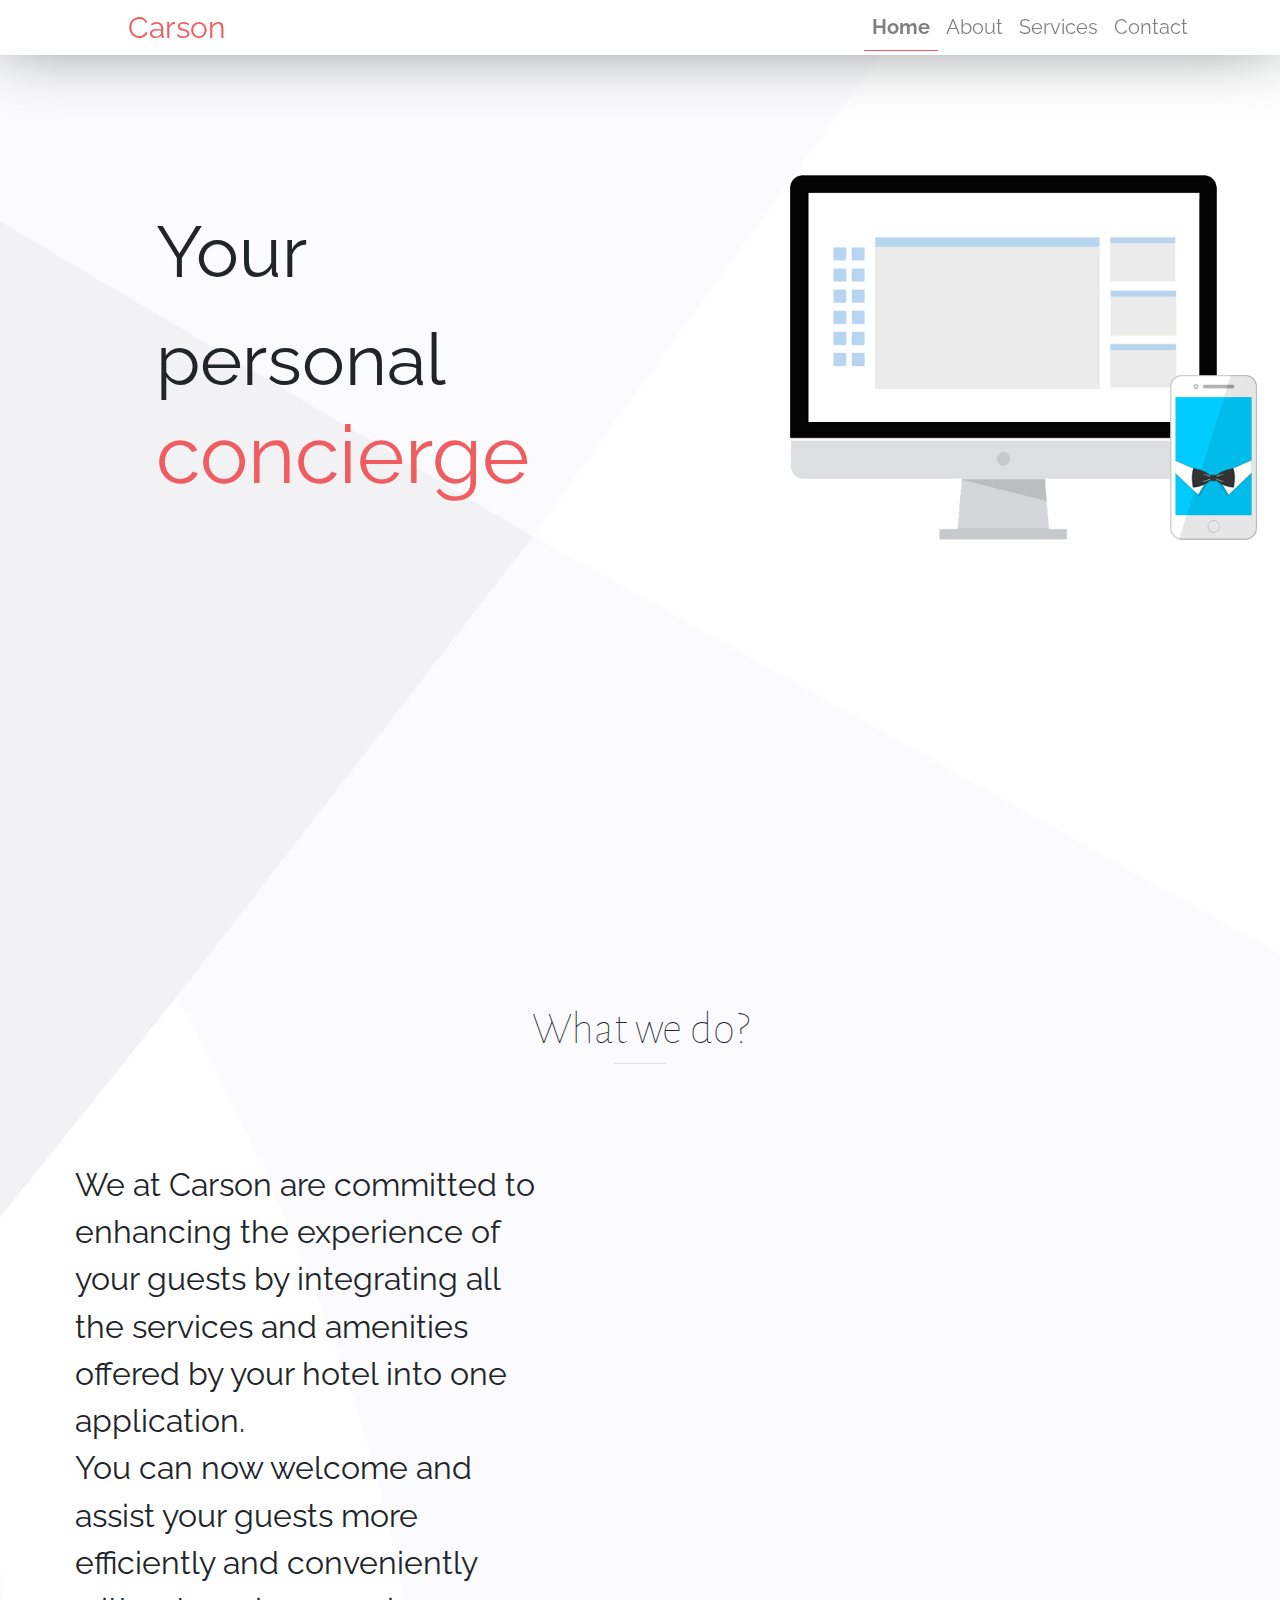
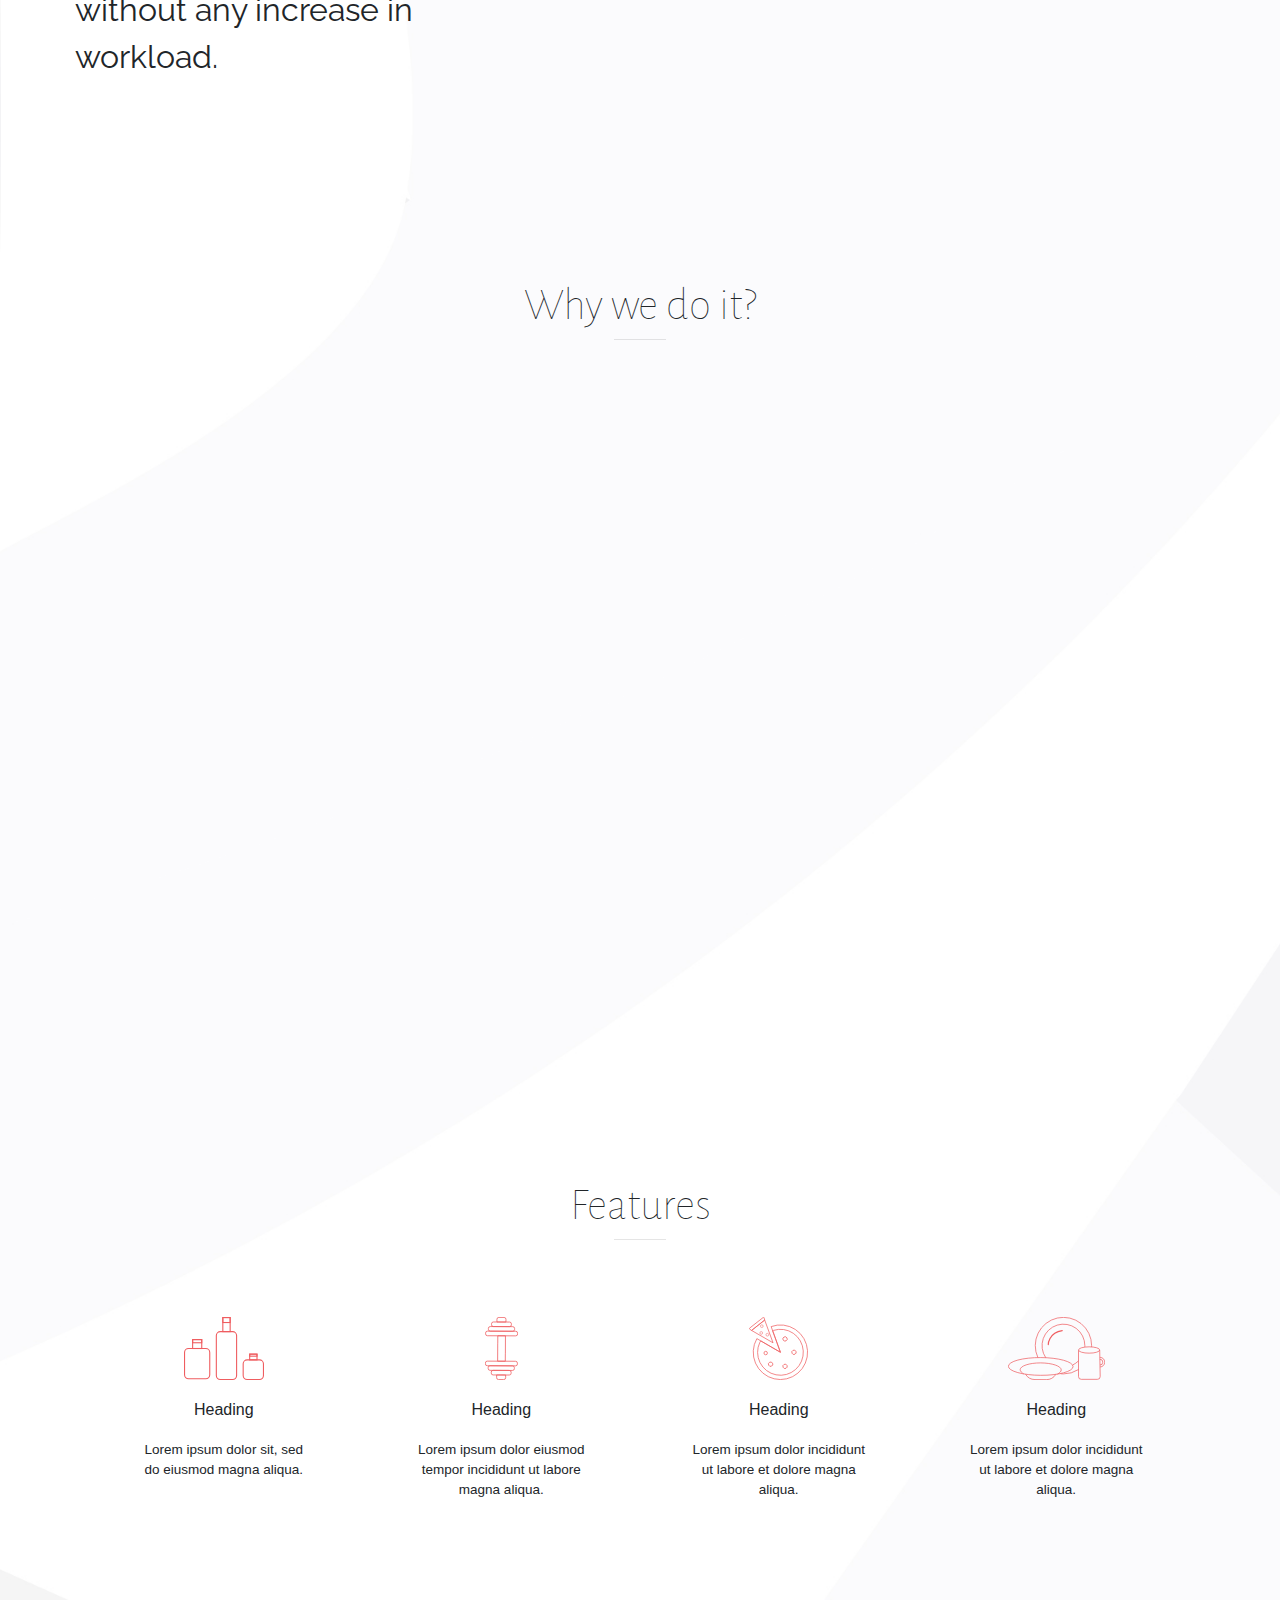
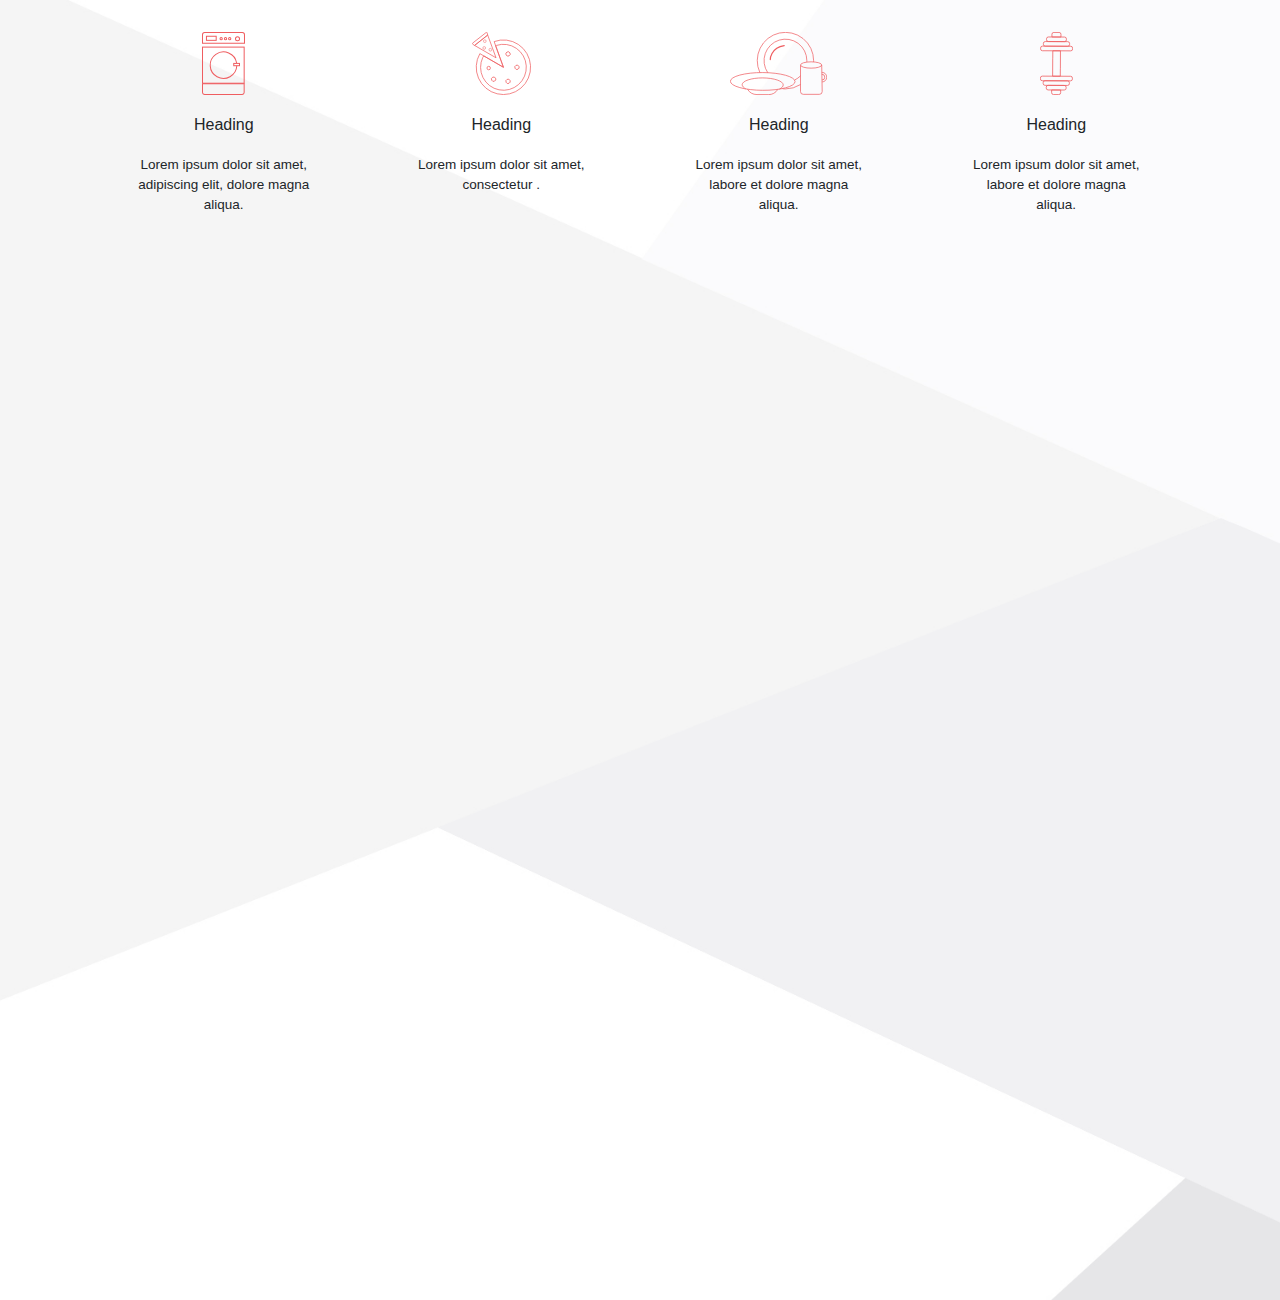
==== index.html @ 9958cf56 "new color scheem?" ====
<!doctype html>
<html lang="en">
	

	<head>
		<meta charset="utf-8">
		<meta name="viewport" content="width=device-width, initial-scale=1">
	

		<title>Carson</title>
		
		<link rel="stylesheet" type="text/css" href="style/css/bootstrap.min.css" />
		<link rel="stylesheet" type="text/css" href="style/full_page/jquery.fullPage.css" />
		<link rel="stylesheet" type="text/css" href="style/css/custom.css" />
		<link href="https://fonts.googleapis.com/css?family=Berkshire+Swash|Alegreya+Sans:100|Raleway:200" rel="stylesheet">
		<link rel="stylesheet" href="style/css/animate.css">
		
	</head>


	<body>


		<nav class="navbar navbar-expand-lg navbar-light fixed-top" style="padding:0px;">
			
			<a class="navbar-brand" href="index.html" style="display:inline; margin-left:10%; font-size:30px; font-family: 'Raleway', sans-serif;color:#EF5D60;">Carson</a>
			
			<button class="navbar-toggler" type="button" data-toggle="collapse" data-target="#navbarSupportedContent" aria-controls="navbarSupportedContent" aria-expanded="false" aria-label="Toggle navigation">
				<span class="navbar-toggler-icon"></span>
			</button>

			<div class="collapse navbar-collapse " id="navbarSupportedContent"> 
				<ul class="navbar-nav mr-auto " style="margin-left:60%;font-size:20px;font-family: 'Raleway', sans-serif;">
					<li class="nav-item	">
						<a class="nav-link" href="#page1" id="home">Home</a>
					</li>
					
					<li class="nav-item">
						<a class="nav-link " href="#page2" id="about">About</a> <!-- Questions, survey stats!-->
					</li>

					<li class="nav-item">
						<a class="nav-link " href="#page3" id="services">Services</a><!-- features !-->
					</li>

					<li class="nav-item">
					<a class="nav-link " href="#page4" id="contact">Contact</a><!-- download, contact !-->
					</li>
				</ul>

			</div>
			
		</nav>


		<div id="wrapper" style="width:100%;">
			
			<div class="section p1" data-anchor="page1" id="1" style="height:100vh;width:100%;"> 

				<div class="row" >
					
					<div class="col-md-6" style=" height:60vh; margin-top:15vh;">
						<div style="width:30vw;height:30vh; margin-top:10%; margin-left:25%;">
							<span style="display:block; font-size:8vh; text-align:left; font-family: 'Raleway', sans-serif;">Your personal</span>
							<span style="display:block;color:#EF5D60;font-size:9vh;margin-top:-5%;text-align:left;font-family: 'Raleway', sans-serif;">concierge</span>
						</br>
						
						</div>
					</div>
						
					<div class="col-md-6" style=" height:60vh; margin-top:15vh;">
						<img src="images/mac-and-iphone.png" style="height:55vh;"/ >
					</div>
				
				</div>
			</div>
			

			<div class="section p2" data-anchor="page2" id="2"  style="height:100vh;width:100%;">
				</br></br></br></br>
				<center><span style="font-family: 'Alegreya Sans', sans-serif;font-size:5vh;font-weight:lighter;">What we do?</span></center>
				<hr/ style="width:4vw; margin-top:-1px;"></br>

				<div class="row">

					<div class="col-md-6" style="height:50vh; margin-top:2%;">
						<span style="margin-top:5%;margin-left:12%;display:inline-block;font-family: 'Raleway', sans-serif;font-size:3.5vh;width:76%;">
							We at Carson are committed to enhancing the experience of your guests by integrating all the services
							and amenities offered by your hotel into one application.</br>
							You can now welcome and assist your guests more efficiently and conveniently without any increase in
							workload.
						</span>
					</div>

					<div class="col-md-6" style="height:50vh;font-family: 'Raleway', sans-serif;margin-top:2%;">

							<div class="row wow fadeInRight" data-wow-delay="0s" style="padding:2px;">

								<div class="col-md-11" style="height:15vh;">
									<div style="height:12vh;margin-top:2%;">
										<img src="images/hotel.png" style="height:10vh;"/>
										<span style="display:inline-block;font-size:2.5vh;">&nbsp;&nbsp;&nbsp; a web application for the hotel</span>
									</div>
								</div>

							</div>

							<div class="row wow fadeInRight" data-wow-delay="0.05s" style="padding:2px;">

								<div class="col-md-11" style="height:15vh;">
									<div style="height:12vh;margin-top:2%;">
										<img src="images/userapp.png" style="height:10vh;"/>
										<span style="display:inline-block;font-size:2.5vh;">&nbsp;&nbsp;&nbsp; a mobile application for the user</span>
									</div>
								</div>

							</div>
							
							<div class="row wow fadeInRight" data-wow-delay="0.10s" style="padding:2px;">

								<div class="col-md-11" style="height:15vh;">
									<div style="height:12vh;margin-top:2%;">
										<img src="images/happyuser.png" style="height:10vh;"/>
										<span style="display:inline-block;font-size:2.5vh;">&nbsp;&nbsp;&nbsp; a happy customer with an integration of these two</span>
									</div>
								</div>

							</div>	

					</div>

				</div>
					
				


			</div>



			

			<div class="section p3" data-anchor="page3" id="3"  style="height:100vh;width:100%;">
				
				</br></br></br>
				<center><span style="font-family: 'Alegreya Sans', sans-serif;font-size:5vh;font-weight:lighter;">Why we do it?</span></center>
				<hr/ style="width:4vw; margin-top:-1px;">

				<div class="row" >
						
						<div class="col-md-6" style="height:40vh;">
							<div style="margin-left:10%;" class="wow fadeInLeft">
								<span style="display:inline-block;margin-left:15%;margin-top:10%;">
									<img src="images/bar.png"/ style="width:4vw;"><span style="font-family: 'Raleway', sans-serif; font-size:5vh;font-weight:lighter;">92.5<span style="font-family: 'Berkshire Swash', cursive;font-size:3vh;color:#64b7ff;">%</span></span>
								</span>
								<div style="width:55%;margin:auto;font-family: 'Raleway', sans-serif;font-size:20px;">said they would live it if an App selects handpicked locations for them around the hotel</div>
							</div>
						</div>
							
						<div class="col-md-6" style=" height:40vh;">
							<div style="margin-left:0%;" class="wow fadeInRight">
								<span style="display:inline-block;margin-left:15%;margin-top:10%;">
										<img src="images/bar.png"/ style="width:4vw;"><span style="font-family: 'Raleway', sans-serif; font-size:5vh;font-weight:lighter;">86.5<span style="font-family: 'Berkshire Swash', cursive;font-size:3vh;color:#64b7ff;">%</span></span>
									</span>
									<div style="width:55%;margin:auto;font-family: 'Raleway', sans-serif;font-size:20px;">would rather see the food menu from the hotel room than going to the resturant itself</div>
							</div>	
						</div>
					
				</div>

				<div class="row" >
						
						<div class="col-md-6" style="height:40vh;">
							<div style="margin-left:10%;" class="wow fadeInLeft">
								<span style="display:inline-block;margin-left:15%;margin-top:5%;">
										<img src="images/bar.png"/ style="width:4vw;"><span style="font-family: 'Raleway', sans-serif; font-size:5vh;font-weight:lighter;">81<span style="font-family: 'Berkshire Swash', cursive;font-size:3vh;color:#64b7ff;">%</span></span>
									</span>
									<div style="width:55%;margin:auto;font-family: 'Raleway', sans-serif;font-size:20px;">agree that they are never fully aware of the ammeneties offered by the hotel</div>
							</div>	
						</div>
							
						<div class="col-md-6" style=" height:40vh;">
							<div style="margin-left:0%;" class="wow fadeInRight">
								<span style="display:inline-block;margin-left:15%;margin-top:5%;">
										<img src="images/bar.png"/ style="width:4vw"><span style="font-family: 'Raleway', sans-serif; font-size:5vh;font-weight:lighter;">71.3<span style="font-family: 'Berkshire Swash', cursive;font-size:3vh;color:#64b7ff;">%</span></span>
									</span>
									<div style="width:55%;margin:auto;font-family: 'Raleway', sans-serif;font-size:20px;">said they feel reluctant in calling the reception to ask silly doubts</div>
							</div>	
						</div>

					
				</div>
			</div>

			

			<div class="section p4" data-anchor="page4" id="4" style="height:100vh;width:100%;">
				
				</br></br></br>
				<center><span style="font-family: 'Alegreya Sans', sans-serif;font-size:5vh;font-weight:lighter;">Features</span></center>
				<hr/ style="width:4vw; margin-top:-1px;">
			</br>
				<div class="row container" style="margin-left:auto;margin-right:auto;ont-family: 'Raleway', sans-serif;" >
						
						<div class="col-md-3" style=" height:35vh;">
							
							<div style="width:70%; height:70%;margin:auto;margin-top:15%;">
								<center><img src="images/Pink amenities.svg" style="height:7vh;"/></center>
								<center><div style="padding-top:2vh;">Heading</div></center>
								<center><div style="vertical-align:middle;font-size:1.5vh;padding-top:2vh;">Lorem ipsum dolor sit, sed do eiusmod  magna aliqua.</div></center>
							</div>

						</div>
							
						<div class="col-md-3" style=" height:35vh;">
								<div style="width:70%; height:70%;margin:auto;margin-top:15%;">
								<center><img src="images/pink dumbell.svg" style="height:7vh;"/></center>
								<center><div style="padding-top:2vh;">Heading</div></center>
								<center><div style="vertical-align:middle;font-size:1.5vh;padding-top:2vh;">Lorem ipsum dolor eiusmod tempor incididunt ut labore magna aliqua.</div></center>
							</div>
						</div>

						<div class="col-md-3" style=" height:35vh;">
								<div style="width:70%; height:70%;margin:auto;margin-top:15%;">
								<center><img src="images/pink pizzaa.svg" style="height:7vh;"/></center>
								<center><div style="padding-top:2vh;">Heading</div></center>
								<center><div style="vertical-align:middle;font-size:1.5vh;padding-top:2vh;">Lorem ipsum dolor  incididunt ut labore et dolore magna aliqua.</div></center>
							</div>	
						</div>
					
						<div class="col-md-3" style=" height:35vh;">
							<div style="width:70%; height:70%;margin:auto;margin-top:15%;">
								<center><img src="images/room service.svg" style="height:7vh;"/></center>
								<center><div style="padding-top:2vh;">Heading</div></center>
								<center><div style="vertical-align:middle;font-size:1.5vh;padding-top:2vh;">Lorem ipsum dolor incididunt ut labore et dolore magna aliqua.</div></center>
							</div>	
						</div>
				</div>

				<div class="row container" style="margin-left:auto;margin-right:auto;ont-family: 'Raleway', sans-serif;" >
						
					<div class="col-md-3" style=" height:35vh;">
						<div style="width:70%; height:70%;margin:auto;margin-top:15%;">
								<center><img src="images/room laundry.svg" style="height:7vh;"/></center>
								<center><div style="padding-top:2vh;">Heading</div></center>
								<center><div style="vertical-align:middle;font-size:1.5vh;padding-top:2vh;">Lorem ipsum dolor sit amet, adipiscing elit, dolore magna aliqua.</div></center>
							</div>
					</div>
						
					<div class="col-md-3" style=" height:35vh;">
							<div style="width:70%; height:70%;margin:auto;margin-top:15%;">
								<center><img src="images/pink pizzaa.svg" style="height:7vh;"/></center>
								<center><div style="padding-top:2vh;">Heading</div></center>
								<center><div style="vertical-align:middle;font-size:1.5vh;padding-top:2vh;">Lorem ipsum dolor sit amet, consectetur .</div></center>
							</div>
					</div>

					<div class="col-md-3" style=" height:35vh;">
							<div style="width:70%; height:70%;margin:auto;margin-top:15%;">
								<center><img src="images/room service.svg" style="height:7vh;"/></center>
								<center><div style="padding-top:2vh;">Heading</div></center>
								<center><div style="vertical-align:middle;font-size:1.5vh;padding-top:2vh;">Lorem ipsum dolor sit amet, labore et dolore magna aliqua.</div></center>
							</div>	
					</div>
				
					<div class="col-md-3" style=" height:35vh;">
						<div style="width:70%; height:70%;margin:auto;margin-top:15%;">
								<center><img src="images/pink dumbell.svg" style="height:7vh;"/></center>
								<center><div style="padding-top:2vh;">Heading</div></center>
								<center><div style="vertical-align:middle;font-size:1.5vh;padding-top:2vh;">Lorem ipsum dolor sit amet, labore et dolore magna aliqua.</div></center>
							</div>	
					</div>
					
				</div>
				
			</div>


			<div class="section p5" data-anchor="page5" id="5" style="height:100vh;">
				
				
									
			</div>
			


		</div>


		
		<script src="style/js/jquery.min.js"></script>
		<script src="style/full_page/jquery.fullPage.js"></script>
		<script src="style/js/bootstrap.min.js"></script>
		<script src="style/js/wow.min.js"></script>
		<script>
		new WOW().init();
		</script>
		<script>
			
			$(document).ready(function() {
				$('#wrapper').fullpage({
					verticalCentered: false,
					scrollBar:true
					//horizontalCentered: false
				});
			});

			var x= $("#1").offset().top;

			

			
			var targetOffset1 = $("#1").offset().top;
			var targetOffset2 = $("#2").offset().top;
			var targetOffset3 = $("#3").offset().top;
			var targetOffset4 = $("#4").offset().top;
			var targetOffset5 = $("#5").offset().top;

			console.log(targetOffset1);
			console.log(targetOffset2);
			console.log(targetOffset3);
			console.log(targetOffset4);

			$('#home').addClass('highlight');
			

			$(document).scroll(function() {

				console.log($(this).scrollTop());
				console.log('\n');

				//$('.p1').css("opacity","$(this).scrollTop()-726");

				if( $(this).scrollTop() <= targetOffset1 )
				{

					//alert('home');
					$('#about').removeClass('highlight');
					$('#contact').removeClass('highlight');
					$('#services').removeClass('highlight');

					$('#home').addClass('highlight');

					console.log("t1 : "+targetOffset1);
					console.log("t2 : "+targetOffset2);
					console.log("t3 : "+targetOffset3);
					console.log("t4 : "+targetOffset4);
				}
				else if( $(this).scrollTop() > targetOffset1  && $(this).scrollTop() <= targetOffset2) {
					
					//alert('about');
					$('#home').removeClass('highlight');
					$('#contact').removeClass('highlight');
					$('#services').removeClass('highlight');
					
					$('#about').addClass('highlight');

					
				} 
				else if( $(this).scrollTop() > targetOffset2  && $(this).scrollTop() <= targetOffset3 )
				{

					//alert('about');
					$('#home').removeClass('highlight');
					$('#contact').removeClass('highlight');
					$('#services').removeClass('highlight');
					
					$('#about').addClass('highlight');

				}
				else if( $(this).scrollTop() > targetOffset3  && $(this).scrollTop() <= targetOffset4 )
				{
					//alert('services');
					$('#home').removeClass('highlight');
					$('#contact').removeClass('highlight');
					$('#about').removeClass('highlight');
					
					$('#services').addClass('highlight');

					
				}
				else
				{
					//alert('contact');
					$('#home').removeClass('highlight');
					$('#services').removeClass('highlight');
					$('#about').removeClass('highlight');

					$('#contact').addClass('highlight');

				}
			});
		</script>
		
		
	</body>


</html> <!--MUJHE BHI SIKHA DOH PLS- UD-->
---- style/css/custom.css ----
nav{

	background-color:white;
	box-shadow: 0px -30px 80px 1px;
	z-index: 999;

}

body{
	
	background-image:url('../../images/site_bg.jpg');
	background-repeat: no-repeat;
	background-size:cover;
	

}


.pos_fix{
	border: 1px solid red;
	padding-right: 0px;
	padding-left: 0px;
	margin-right: auto;
	margin-left: auto;
	width:90%;
}


.highlight{
	border-bottom: 1px solid #EF5D60;
	font-weight: bold;
}


.ios{
	width:200px;
	height:56px;
	background-image:url('../../images/ios.png');
	background-size: contain;
	background-repeat: no-repeat;
}
.android{
	width:200px;
	height:58px;
	background-image:url('../../images/android.png');
	background-size: contain;
	background-repeat: no-repeat;
}
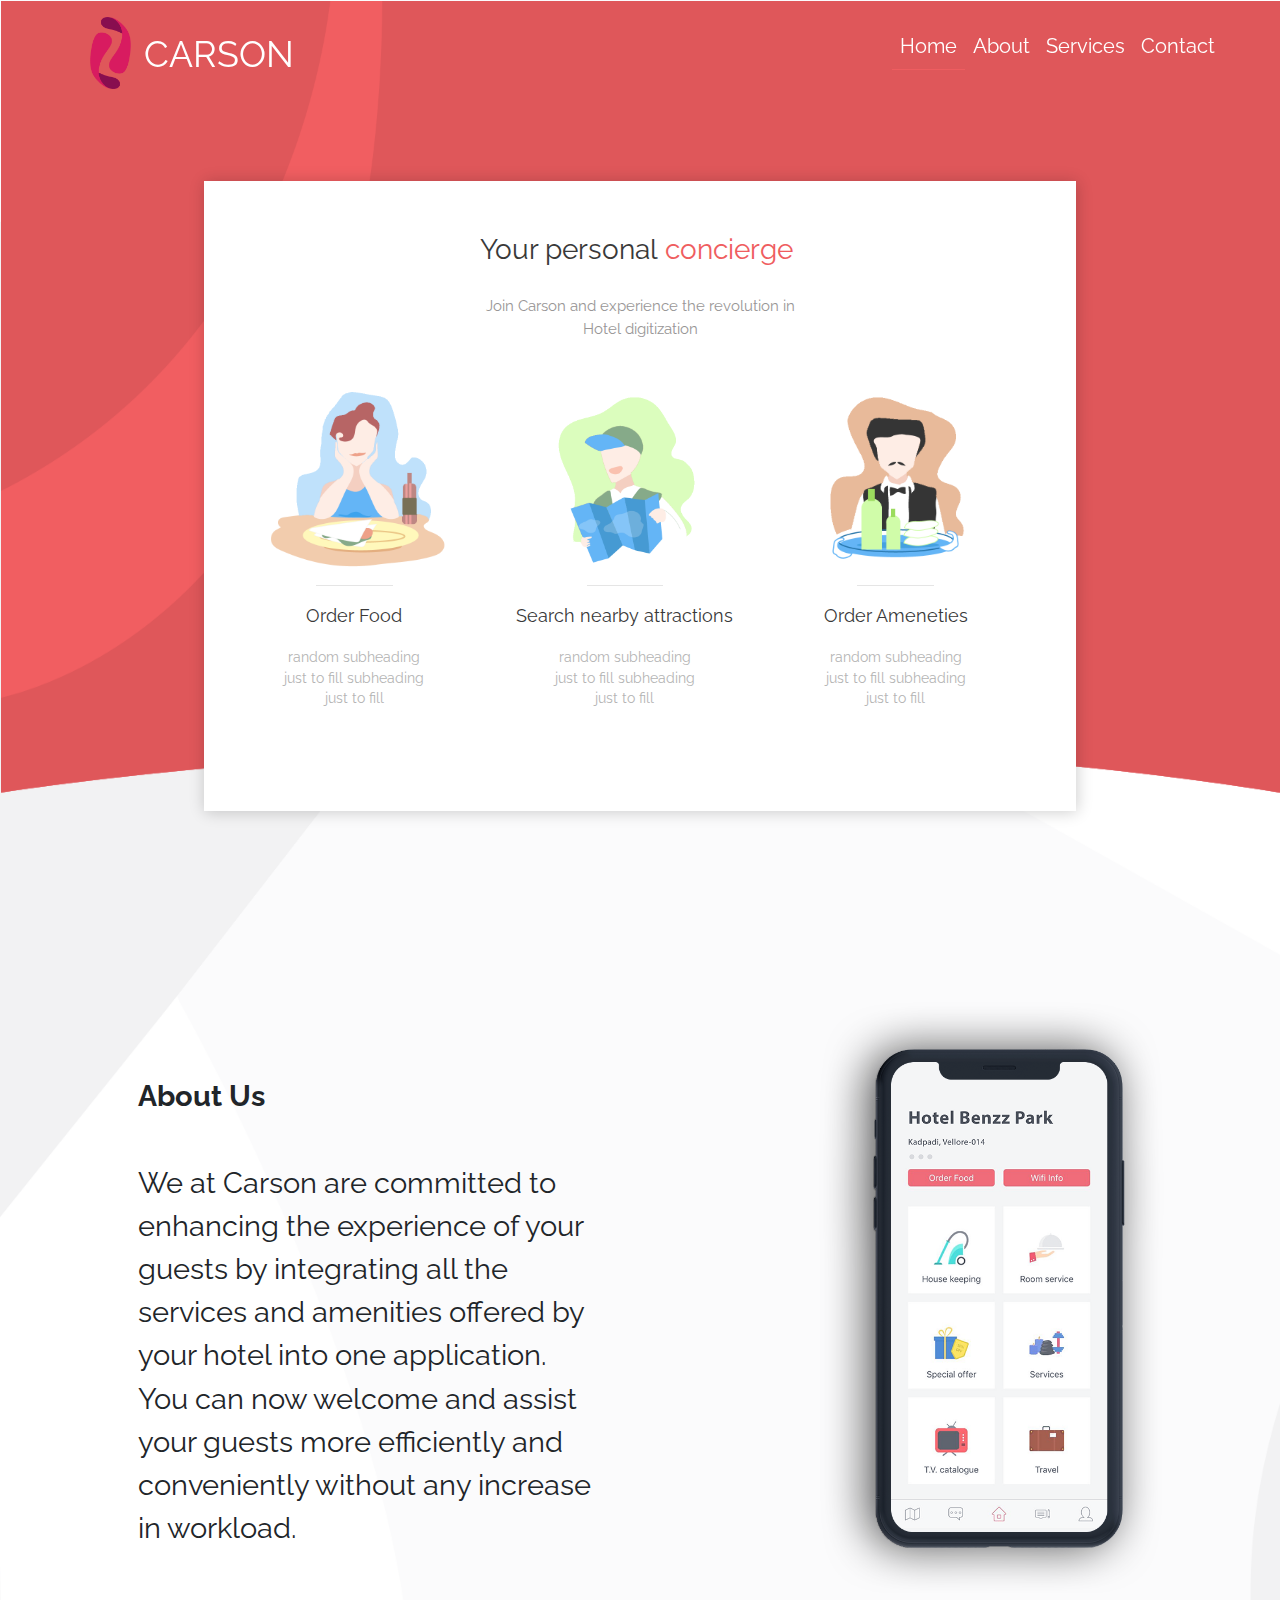
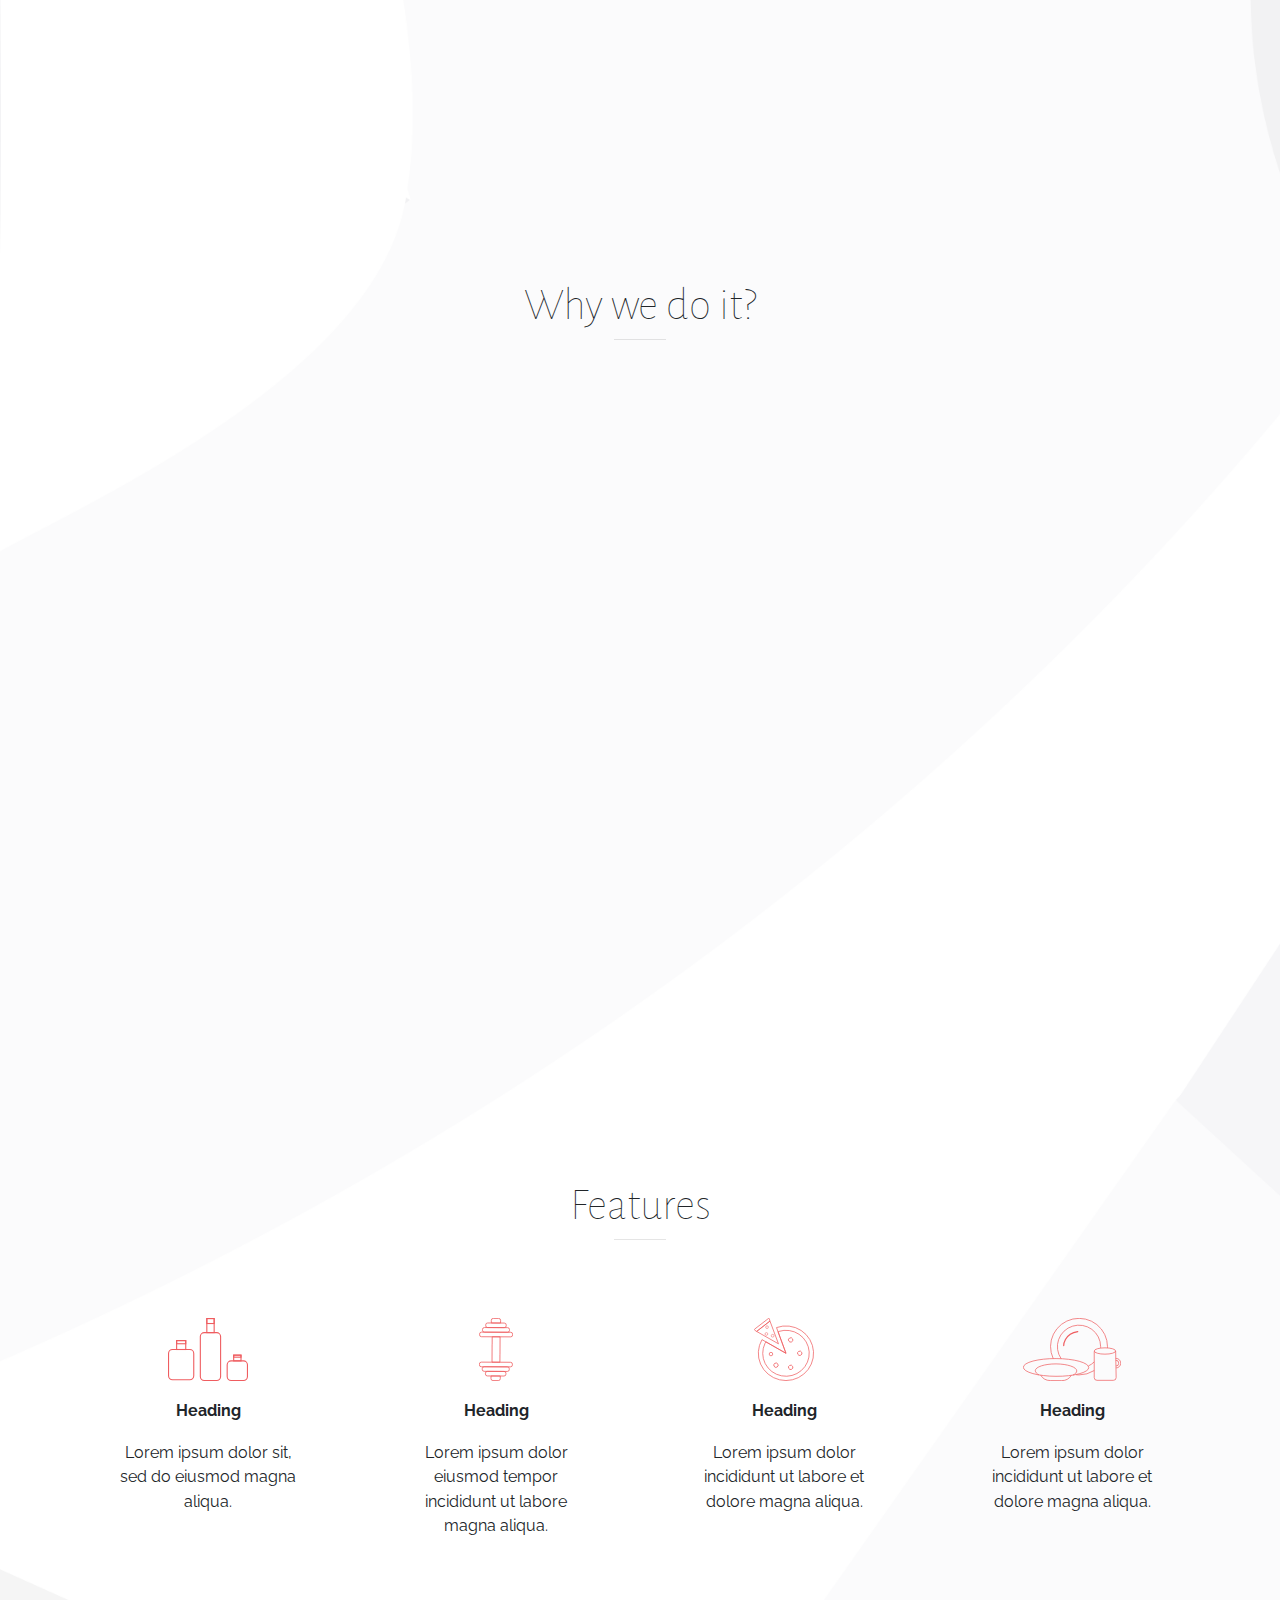
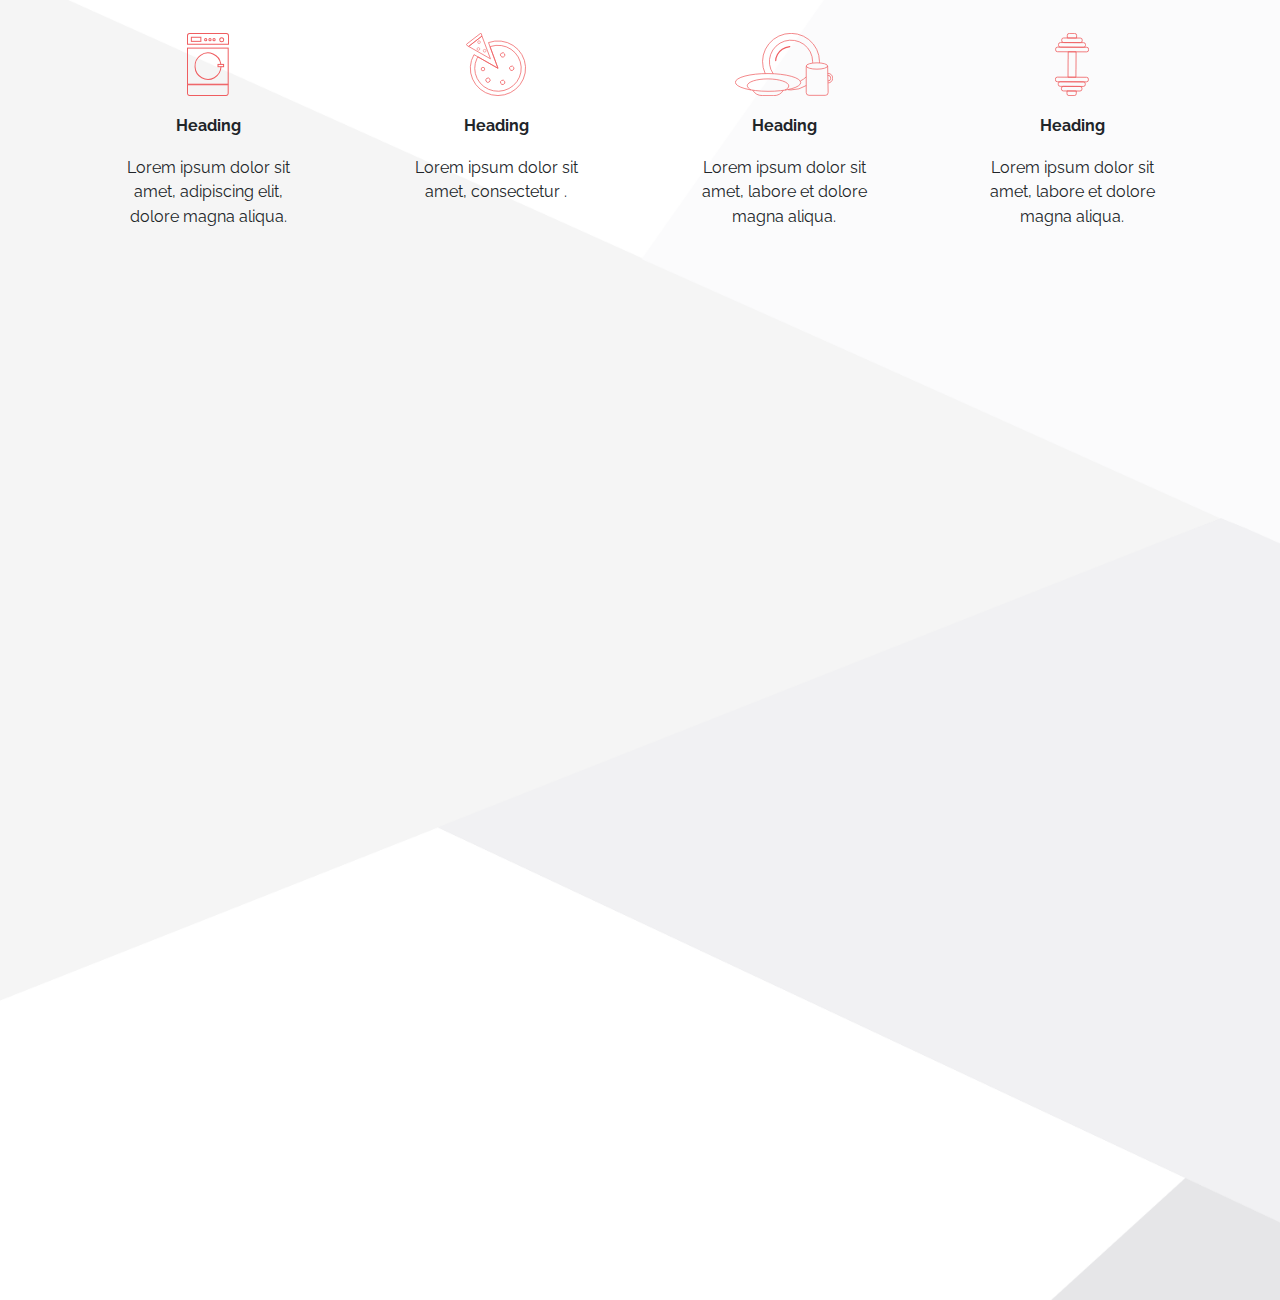
==== commit ebe6820e: "chagnes" ====
--- a/index.html
+++ b/index.html
@@ -12,7 +12,7 @@
 		<link rel="stylesheet" type="text/css" href="style/css/bootstrap.min.css" />
 		<link rel="stylesheet" type="text/css" href="style/full_page/jquery.fullPage.css" />
 		<link rel="stylesheet" type="text/css" href="style/css/custom.css" />
-		<link href="https://fonts.googleapis.com/css?family=Berkshire+Swash|Alegreya+Sans:100|Raleway:200" rel="stylesheet">
+		<link href="https://fonts.googleapis.com/css?family=Berkshire+Swash|Alegreya+Sans:100|Raleway:200|Lato:100" rel="stylesheet">
 		<link rel="stylesheet" href="style/css/animate.css">
 		
 	</head>
@@ -23,7 +23,7 @@
 
 		<nav class="navbar navbar-expand-lg navbar-light fixed-top" style="padding:0px;">
 			
-			<a class="navbar-brand" href="index.html" style="display:inline; margin-left:10%; font-size:30px; font-family: 'Raleway', sans-serif;color:#EF5D60;">Carson</a>
+			<a class="navbar-brand" id="#logo_text" href="index.html" style="display:inline; margin-left:7%;padding-top:3vh;"><img src="images/logo.png" id="lg" style="height:8vh;margin-top:-2vh;"/><span id="logo_text" style="font-family: 'Raleway', sans-serif;font-size:4vh;display:inline-block;margin-left:1vw;" >CARSON</span></a>
 			
 			<button class="navbar-toggler" type="button" data-toggle="collapse" data-target="#navbarSupportedContent" aria-controls="navbarSupportedContent" aria-expanded="false" aria-label="Toggle navigation">
 				<span class="navbar-toggler-icon"></span>
@@ -36,7 +36,7 @@
 					</li>
 					
 					<li class="nav-item">
-						<a class="nav-link " href="#page2" id="about">About</a> <!-- Questions, survey stats!-->
+						<a class="nav-link" href="#page2" id="about">About</a> <!-- Questions, survey stats!-->
 					</li>
 
 					<li class="nav-item">
@@ -55,36 +55,56 @@
 
 		<div id="wrapper" style="width:100%;">
 			
-			<div class="section p1" data-anchor="page1" id="1" style="height:100vh;width:100%;"> 
-
+			<div class="section p1" data-anchor="page1" id="1" style="height:100vh;width:100%;border:1px solid transparent;"> 
+				
+				 <div class="row" style="margin-top:20vh;">
+
+					<div class="col-md-8" style="height:70vh;margin-left:auto;margin-right:auto;background-color:#ffffff;box-shadow:1px 1px 15px rgba(0,0,0,0.2)">
+                        <br/><br/>
+                            <center><div class="row" style="width:25vw; font-size:2.2vw;color:#393939; font-family: 'Raleway', sans-serif;">Your personal <span style="color:#ef5d60">&nbsp;concierge</span></div></center>
+                        <br/>
+                            <center><div class="row" style="width:25vw; font-size:1.2vw;color:#989696;font-family: 'Raleway', sans-serif;">Join Carson and experience the revolution in Hotel digitization</div></center>
+                        <br/><br/>
+							<div class="row container">
+                                
+								<div class="col-md-4" style=" height:30vh;">
+                                    <center><img src="images/a.png" style="height:20vh;"/></center>
+                                    <center><hr style="width:6vw;"/></center>
+                                    <center><span style="font-family: 'Raleway', sans-serif;font-size:2vh;color:#393939;">Order Food</span></center>
+                                    <center><span style="font-family: 'Raleway', sans-serif; font-size:1.5vh; width:12vw; padding-top:2vh; display:inline-block; color:#b4b4b4;">random subheading just to fill subheading just to fill</span></center>
+								</div>
+
+								<div class="col-md-4" style=" height:30vh;">
+                                    <center><img src="images/b.png" style="height:20vh;"/></center>
+                                    <center><hr style="width:6vw;"/></center>
+                                    <center><span style="font-family: 'Raleway', sans-serif;font-size:2vh;color:#393939;">Search nearby attractions</span></center>
+                                    <center><span style="font-family: 'Raleway', sans-serif; font-size:1.5vh; width:12vw; padding-top:2vh; display:inline-block; color:#b4b4b4;">random subheading just to fill subheading just to fill</span></center>
+                                    
+								</div>
+
+								<div class="col-md-4" style=" height:30vh;">
+                                    <center><img src="images/c.png" style="height:20vh;"/></center>
+                                    <center><hr style="width:6vw;"/></center>
+                                    <center><span style="font-family: 'Raleway', sans-serif;font-size:2vh;color:#393939;">Order Ameneties</span></center>
+                                    <center><span style="font-family: 'Raleway', sans-serif; font-size:1.5vh; width:12vw; padding-top:2vh; display:inline-block; color:#b4b4b4;">random subheading just to fill subheading just to fill</span></center>
+                                    
+								</div>
+	
+							</div>
+					</div>
+				
+				</div>
+
+			</div>
+			
+
+			<div class="section p2" data-anchor="page2" id="2"  style="height:100vh;width:100%;">
+					<br/><br/><br/><br/><br/><br/>
 				<div class="row" >
-					
-					<div class="col-md-6" style=" height:60vh; margin-top:15vh;">
-						<div style="width:30vw;height:30vh; margin-top:10%; margin-left:25%;">
-							<span style="display:block; font-size:8vh; text-align:left; font-family: 'Raleway', sans-serif;">Your personal</span>
-							<span style="display:block;color:#EF5D60;font-size:9vh;margin-top:-5%;text-align:left;font-family: 'Raleway', sans-serif;">concierge</span>
-						</br>
-						
-						</div>
-					</div>
-						
-					<div class="col-md-6" style=" height:60vh; margin-top:15vh;">
-						<img src="images/mac-and-iphone.png" style="height:55vh;"/ >
-					</div>
-				
-				</div>
-			</div>
-			
-
-			<div class="section p2" data-anchor="page2" id="2"  style="height:100vh;width:100%;">
-				</br></br></br></br>
-				<center><span style="font-family: 'Alegreya Sans', sans-serif;font-size:5vh;font-weight:lighter;">What we do?</span></center>
-				<hr/ style="width:4vw; margin-top:-1px;"></br>
-
-				<div class="row">
-
-					<div class="col-md-6" style="height:50vh; margin-top:2%;">
-						<span style="margin-top:5%;margin-left:12%;display:inline-block;font-family: 'Raleway', sans-serif;font-size:3.5vh;width:76%;">
+
+					<div class="col-md-6" style="height:50vh;">
+						<span style="margin-top:5%;margin-left:22%;display:inline-block;font-family: 'Raleway', sans-serif;font-size:3.2vh;width:76%;">
+							<span style="font-weight:bold;font-family: 'Raleway', sans-serif;">About Us</span><br/><br/>
 							We at Carson are committed to enhancing the experience of your guests by integrating all the services
 							and amenities offered by your hotel into one application.</br>
 							You can now welcome and assist your guests more efficiently and conveniently without any increase in
@@ -92,40 +112,9 @@
 						</span>
 					</div>
 
-					<div class="col-md-6" style="height:50vh;font-family: 'Raleway', sans-serif;margin-top:2%;">
-
-							<div class="row wow fadeInRight" data-wow-delay="0s" style="padding:2px;">
-
-								<div class="col-md-11" style="height:15vh;">
-									<div style="height:12vh;margin-top:2%;">
-										<img src="images/hotel.png" style="height:10vh;"/>
-										<span style="display:inline-block;font-size:2.5vh;">&nbsp;&nbsp;&nbsp; a web application for the hotel</span>
-									</div>
-								</div>
-
-							</div>
-
-							<div class="row wow fadeInRight" data-wow-delay="0.05s" style="padding:2px;">
-
-								<div class="col-md-11" style="height:15vh;">
-									<div style="height:12vh;margin-top:2%;">
-										<img src="images/userapp.png" style="height:10vh;"/>
-										<span style="display:inline-block;font-size:2.5vh;">&nbsp;&nbsp;&nbsp; a mobile application for the user</span>
-									</div>
-								</div>
-
-							</div>
-							
-							<div class="row wow fadeInRight" data-wow-delay="0.10s" style="padding:2px;">
-
-								<div class="col-md-11" style="height:15vh;">
-									<div style="height:12vh;margin-top:2%;">
-										<img src="images/happyuser.png" style="height:10vh;"/>
-										<span style="display:inline-block;font-size:2.5vh;">&nbsp;&nbsp;&nbsp; a happy customer with an integration of these two</span>
-									</div>
-								</div>
-
-							</div>	
+					<div class="col-md-6" style="height:50vh;font-family: 'Raleway', sans-serif;">
+
+							<img src="images/iphone.png" style="height:70vh; margin-top:-9vh;margin-left:7vw;"/>
 
 					</div>
 
@@ -145,51 +134,36 @@
 				</br></br></br>
 				<center><span style="font-family: 'Alegreya Sans', sans-serif;font-size:5vh;font-weight:lighter;">Why we do it?</span></center>
 				<hr/ style="width:4vw; margin-top:-1px;">
-
-				<div class="row" >
-						
-						<div class="col-md-6" style="height:40vh;">
-							<div style="margin-left:10%;" class="wow fadeInLeft">
-								<span style="display:inline-block;margin-left:15%;margin-top:10%;">
-									<img src="images/bar.png"/ style="width:4vw;"><span style="font-family: 'Raleway', sans-serif; font-size:5vh;font-weight:lighter;">92.5<span style="font-family: 'Berkshire Swash', cursive;font-size:3vh;color:#64b7ff;">%</span></span>
-								</span>
-								<div style="width:55%;margin:auto;font-family: 'Raleway', sans-serif;font-size:20px;">said they would live it if an App selects handpicked locations for them around the hotel</div>
-							</div>
-						</div>
-							
-						<div class="col-md-6" style=" height:40vh;">
-							<div style="margin-left:0%;" class="wow fadeInRight">
-								<span style="display:inline-block;margin-left:15%;margin-top:10%;">
-										<img src="images/bar.png"/ style="width:4vw;"><span style="font-family: 'Raleway', sans-serif; font-size:5vh;font-weight:lighter;">86.5<span style="font-family: 'Berkshire Swash', cursive;font-size:3vh;color:#64b7ff;">%</span></span>
-									</span>
-									<div style="width:55%;margin:auto;font-family: 'Raleway', sans-serif;font-size:20px;">would rather see the food menu from the hotel room than going to the resturant itself</div>
-							</div>	
-						</div>
+			
+				<div class="row" style="width:90vw;margin-left:auto;margin-right:auto;padding:5vh;height:40vh;margin-top:8%;">
+
+					<div class="col-md-4" style="height:30vh;">
+
+						<div>
+								<center><canvas id="a" ></canvas></center></br>
+								<center><div class="wow fadeIn" style="vertical-align:middle;font-size:2vh;width:70%;font-family: 'Raleway', sans-serif;">people feel reluctant to ask silly doubts from the reception</div></center>
+						</div>
+
+					</div>
+
+					<div class="col-md-4" style="height:30vh;">
+						
+						<div>
+								<center><canvas id="b" ></canvas></center></br>
+								<center><div class="wow fadeIn" style="vertical-align:middle;font-size:2vh;width:70%;font-family: 'Raleway', sans-serif;">do not enquire about the various amenities offered by the hotel</div></center>
+						</div>
+					
+					</div>
+
+					<div class="col-md-4" style="height:30vh;">
+						<div>
+								<center><canvas id="c" ></canvas></center></br>
+								<center><div class="wow fadeIn" style="vertical-align:middle;font-size:2vh;width:70%;font-family: 'Raleway', sans-serif;">people said they'd love to see the resturant menu from an app </div></center>
+						</div>
+					</div>
 					
 				</div>
 
-				<div class="row" >
-						
-						<div class="col-md-6" style="height:40vh;">
-							<div style="margin-left:10%;" class="wow fadeInLeft">
-								<span style="display:inline-block;margin-left:15%;margin-top:5%;">
-										<img src="images/bar.png"/ style="width:4vw;"><span style="font-family: 'Raleway', sans-serif; font-size:5vh;font-weight:lighter;">81<span style="font-family: 'Berkshire Swash', cursive;font-size:3vh;color:#64b7ff;">%</span></span>
-									</span>
-									<div style="width:55%;margin:auto;font-family: 'Raleway', sans-serif;font-size:20px;">agree that they are never fully aware of the ammeneties offered by the hotel</div>
-							</div>	
-						</div>
-							
-						<div class="col-md-6" style=" height:40vh;">
-							<div style="margin-left:0%;" class="wow fadeInRight">
-								<span style="display:inline-block;margin-left:15%;margin-top:5%;">
-										<img src="images/bar.png"/ style="width:4vw"><span style="font-family: 'Raleway', sans-serif; font-size:5vh;font-weight:lighter;">71.3<span style="font-family: 'Berkshire Swash', cursive;font-size:3vh;color:#64b7ff;">%</span></span>
-									</span>
-									<div style="width:55%;margin:auto;font-family: 'Raleway', sans-serif;font-size:20px;">said they feel reluctant in calling the reception to ask silly doubts</div>
-							</div>	
-						</div>
-
-					
-				</div>
 			</div>
 
 			
@@ -200,14 +174,14 @@
 				<center><span style="font-family: 'Alegreya Sans', sans-serif;font-size:5vh;font-weight:lighter;">Features</span></center>
 				<hr/ style="width:4vw; margin-top:-1px;">
 			</br>
-				<div class="row container" style="margin-left:auto;margin-right:auto;ont-family: 'Raleway', sans-serif;" >
+				<div class="row " style="width:90vw;margin-left:auto;margin-right:auto;font-family: 'Raleway', sans-serif;" >
 						
 						<div class="col-md-3" style=" height:35vh;">
 							
 							<div style="width:70%; height:70%;margin:auto;margin-top:15%;">
 								<center><img src="images/Pink amenities.svg" style="height:7vh;"/></center>
-								<center><div style="padding-top:2vh;">Heading</div></center>
-								<center><div style="vertical-align:middle;font-size:1.5vh;padding-top:2vh;">Lorem ipsum dolor sit, sed do eiusmod  magna aliqua.</div></center>
+								<center><div style="padding-top:2vh;font-weight:bold;">Heading</div></center>
+								<center><div style="vertical-align:middle;font-size:1.8vh;padding-top:2vh;">Lorem ipsum dolor sit, sed do eiusmod  magna aliqua.</div></center>
 							</div>
 
 						</div>
@@ -215,59 +189,59 @@
 						<div class="col-md-3" style=" height:35vh;">
 								<div style="width:70%; height:70%;margin:auto;margin-top:15%;">
 								<center><img src="images/pink dumbell.svg" style="height:7vh;"/></center>
-								<center><div style="padding-top:2vh;">Heading</div></center>
-								<center><div style="vertical-align:middle;font-size:1.5vh;padding-top:2vh;">Lorem ipsum dolor eiusmod tempor incididunt ut labore magna aliqua.</div></center>
+								<center><div style="padding-top:2vh;font-weight:bold;">Heading</div></center>
+								<center><div style="vertical-align:middle;font-size:1.8vh;padding-top:2vh;">Lorem ipsum dolor eiusmod tempor incididunt ut labore magna aliqua.</div></center>
 							</div>
 						</div>
 
 						<div class="col-md-3" style=" height:35vh;">
 								<div style="width:70%; height:70%;margin:auto;margin-top:15%;">
 								<center><img src="images/pink pizzaa.svg" style="height:7vh;"/></center>
-								<center><div style="padding-top:2vh;">Heading</div></center>
-								<center><div style="vertical-align:middle;font-size:1.5vh;padding-top:2vh;">Lorem ipsum dolor  incididunt ut labore et dolore magna aliqua.</div></center>
+								<center><div style="padding-top:2vh;font-weight:bold;">Heading</div></center>
+								<center><div style="vertical-align:middle;font-size:1.8vh;padding-top:2vh;">Lorem ipsum dolor  incididunt ut labore et dolore magna aliqua.</div></center>
 							</div>	
 						</div>
 					
 						<div class="col-md-3" style=" height:35vh;">
 							<div style="width:70%; height:70%;margin:auto;margin-top:15%;">
 								<center><img src="images/room service.svg" style="height:7vh;"/></center>
-								<center><div style="padding-top:2vh;">Heading</div></center>
-								<center><div style="vertical-align:middle;font-size:1.5vh;padding-top:2vh;">Lorem ipsum dolor incididunt ut labore et dolore magna aliqua.</div></center>
+								<center><div style="padding-top:2vh;font-weight:bold;">Heading</div></center>
+								<center><div style="vertical-align:middle;font-size:1.8vh;padding-top:2vh;">Lorem ipsum dolor incididunt ut labore et dolore magna aliqua.</div></center>
 							</div>	
 						</div>
 				</div>
 
-				<div class="row container" style="margin-left:auto;margin-right:auto;ont-family: 'Raleway', sans-serif;" >
+				<div class="row" style="width:90vw;margin-left:auto;margin-right:auto;font-family: 'Raleway', sans-serif;" >
 						
 					<div class="col-md-3" style=" height:35vh;">
 						<div style="width:70%; height:70%;margin:auto;margin-top:15%;">
 								<center><img src="images/room laundry.svg" style="height:7vh;"/></center>
-								<center><div style="padding-top:2vh;">Heading</div></center>
-								<center><div style="vertical-align:middle;font-size:1.5vh;padding-top:2vh;">Lorem ipsum dolor sit amet, adipiscing elit, dolore magna aliqua.</div></center>
+								<center><div style="padding-top:2vh;font-weight:bold;">Heading</div></center>
+								<center><div style="vertical-align:middle;font-size:1.8vh;padding-top:2vh;">Lorem ipsum dolor sit amet, adipiscing elit, dolore magna aliqua.</div></center>
 							</div>
 					</div>
 						
 					<div class="col-md-3" style=" height:35vh;">
 							<div style="width:70%; height:70%;margin:auto;margin-top:15%;">
 								<center><img src="images/pink pizzaa.svg" style="height:7vh;"/></center>
-								<center><div style="padding-top:2vh;">Heading</div></center>
-								<center><div style="vertical-align:middle;font-size:1.5vh;padding-top:2vh;">Lorem ipsum dolor sit amet, consectetur .</div></center>
+								<center><div style="padding-top:2vh;font-weight:bold;">Heading</div></center>
+								<center><div style="vertical-align:middle;font-size:1.8vh;padding-top:2vh;">Lorem ipsum dolor sit amet, consectetur .</div></center>
 							</div>
 					</div>
 
 					<div class="col-md-3" style=" height:35vh;">
 							<div style="width:70%; height:70%;margin:auto;margin-top:15%;">
 								<center><img src="images/room service.svg" style="height:7vh;"/></center>
-								<center><div style="padding-top:2vh;">Heading</div></center>
-								<center><div style="vertical-align:middle;font-size:1.5vh;padding-top:2vh;">Lorem ipsum dolor sit amet, labore et dolore magna aliqua.</div></center>
+								<center><div style="padding-top:2vh;font-weight:bold;">Heading</div></center>
+								<center><div style="vertical-align:middle;font-size:1.8vh;padding-top:2vh;">Lorem ipsum dolor sit amet, labore et dolore magna aliqua.</div></center>
 							</div>	
 					</div>
 				
 					<div class="col-md-3" style=" height:35vh;">
 						<div style="width:70%; height:70%;margin:auto;margin-top:15%;">
 								<center><img src="images/pink dumbell.svg" style="height:7vh;"/></center>
-								<center><div style="padding-top:2vh;">Heading</div></center>
-								<center><div style="vertical-align:middle;font-size:1.5vh;padding-top:2vh;">Lorem ipsum dolor sit amet, labore et dolore magna aliqua.</div></center>
+								<center><div style="padding-top:2vh;font-weight:bold;">Heading</div></center>
+								<center><div style="vertical-align:middle;font-size:1.8vh;padding-top:2vh;">Lorem ipsum dolor sit amet, labore et dolore magna aliqua.</div></center>
 							</div>	
 					</div>
 					
@@ -285,10 +259,9 @@
 
 
 		</div>
-
-
 		
 		<script src="style/js/jquery.min.js"></script>
+		<script src="style/js/stats.js"></script>
 		<script src="style/full_page/jquery.fullPage.js"></script>
 		<script src="style/js/bootstrap.min.js"></script>
 		<script src="style/js/wow.min.js"></script>
@@ -300,7 +273,8 @@
 			$(document).ready(function() {
 				$('#wrapper').fullpage({
 					verticalCentered: false,
-					scrollBar:true
+					scrollBar:true,
+					touchSensitivity: 1
 					//horizontalCentered: false
 				});
 			});
@@ -316,21 +290,56 @@
 			var targetOffset4 = $("#4").offset().top;
 			var targetOffset5 = $("#5").offset().top;
 
-			console.log(targetOffset1);
-			console.log(targetOffset2);
-			console.log(targetOffset3);
-			console.log(targetOffset4);
+			//console.log(targetOffset1);
+		//	console.log(targetOffset2);
+		//	console.log(targetOffset3);
+		//	console.log(targetOffset4);
 
 			$('#home').addClass('highlight');
 			
 
 			$(document).scroll(function() {
 
-				console.log($(this).scrollTop());
-				console.log('\n');
+				//console.log($(this).scrollTop());
+				//console.log('\n');
 
 				//$('.p1').css("opacity","$(this).scrollTop()-726");
-
+				if( $(this).scrollTop() > 200 )
+				{
+					$('#home').css('color','#EF5D60');
+					$('#about').css('color','#EF5D60');
+					$('#services').css('color','#EF5D60');
+					$('#contact').css('color','#EF5D60');
+					$('#logo_text').css('color','#EF5D60');
+					$('#lg').css('height','6vh');
+					//$('nav').css('box-shadow','0px -30px 80px 1px');
+
+					$('#home').css('transition','color 1s');
+					$('#about').css('transition','color 1s');
+					$('#services').css('transition','color 1s');
+					$('#contact').css('transition','color 1s');
+					$('#logo_text').css('transition', 'color 0.5s');
+					$('#lg').css('transition','height 0.5s');
+
+				}
+				else
+				{
+
+					$('#home').css('color','white');
+					$('#about').css('color','white');
+					$('#services').css('color','white');
+					$('#contact').css('color','white');
+					$('nav').css('box-shadow','0px 0px 0px 0px');
+					$('#logo_text').css('color','white');
+					$('#lg').css('height','8vh');
+
+					$('#home').css('transition','color 0.5s');
+					$('#about').css('transition','color 0.5s');
+					$('#services').css('transition','color 0.5s');
+					$('#contact').css('transition','color 0.5s');
+					$('#logo_text').css('transition', 'color 0.5s');
+					$('#lg').css('transition','height 0.5s');
+				}
 				if( $(this).scrollTop() <= targetOffset1 )
 				{
 
@@ -341,10 +350,10 @@
 
 					$('#home').addClass('highlight');
 
-					console.log("t1 : "+targetOffset1);
-					console.log("t2 : "+targetOffset2);
-					console.log("t3 : "+targetOffset3);
-					console.log("t4 : "+targetOffset4);
+					//console.log("t1 : "+targetOffset1);
+					//console.log("t2 : "+targetOffset2);
+					//console.log("t3 : "+targetOffset3);
+					//console.log("t4 : "+targetOffset4);
 				}
 				else if( $(this).scrollTop() > targetOffset1  && $(this).scrollTop() <= targetOffset2) {
 					
@@ -396,4 +405,25 @@
 	</body>
 
 
-</html> <!--MUJHE BHI SIKHA DOH PLS- UD-->+</html> 
+
+<!-- <div class="col-md-6" style=" height:60vh; margin-top:15vh;">
+						<div style="width:30vw;height:30vh; margin-top:10%; margin-left:25%;">
+							<span style="display:block; font-size:8vh; text-align:left; font-family: 'Raleway', sans-serif;">Your personal</span>
+							<span style="display:block;color:white;font-size:9vh;margin-top:-5%;text-align:left;font-family: 'Raleway', sans-serif;">concierge</span>
+						</br>
+						
+						</div>
+					</div>
+						
+					<div class="col-md-6" style=" height:60vh; margin-top:15vh;">
+						<img src="images/mac-and-iphone.png" style="height:55vh;"/ >
+					</div> -->
+
+
+
+
+
+
+
+
--- a/style/css/custom.css
+++ b/style/css/custom.css
@@ -2,22 +2,34 @@
 
 nav{
 
-	background-color:white;
-	box-shadow: 0px -30px 80px 1px;
+	background-color:rgba(255,255,255,0);
 	z-index: 999;
 
 }
 
+#home,#contact,#services,#about
+{
+	color:white;
+}
+
 body{
 	
-	background-image:url('../../images/site_bg.jpg');
+	background-image:url('../../images/site_bg.png');
 	background-repeat: no-repeat;
 	background-size:cover;
-	
+	overflow-x: hidden;
+}
 
+.p1{
+background-image: url('../../images/p1.png');
+background-size:100vw 100vh;
+background-repeat: no-repeat;
+;
 }
 
 
+
+#logo_text{color:white;}
 .pos_fix{
 	border: 1px solid red;
 	padding-right: 0px;
@@ -30,7 +42,7 @@
 
 .highlight{
 	border-bottom: 1px solid #EF5D60;
-	font-weight: bold;
+	
 }
 
 
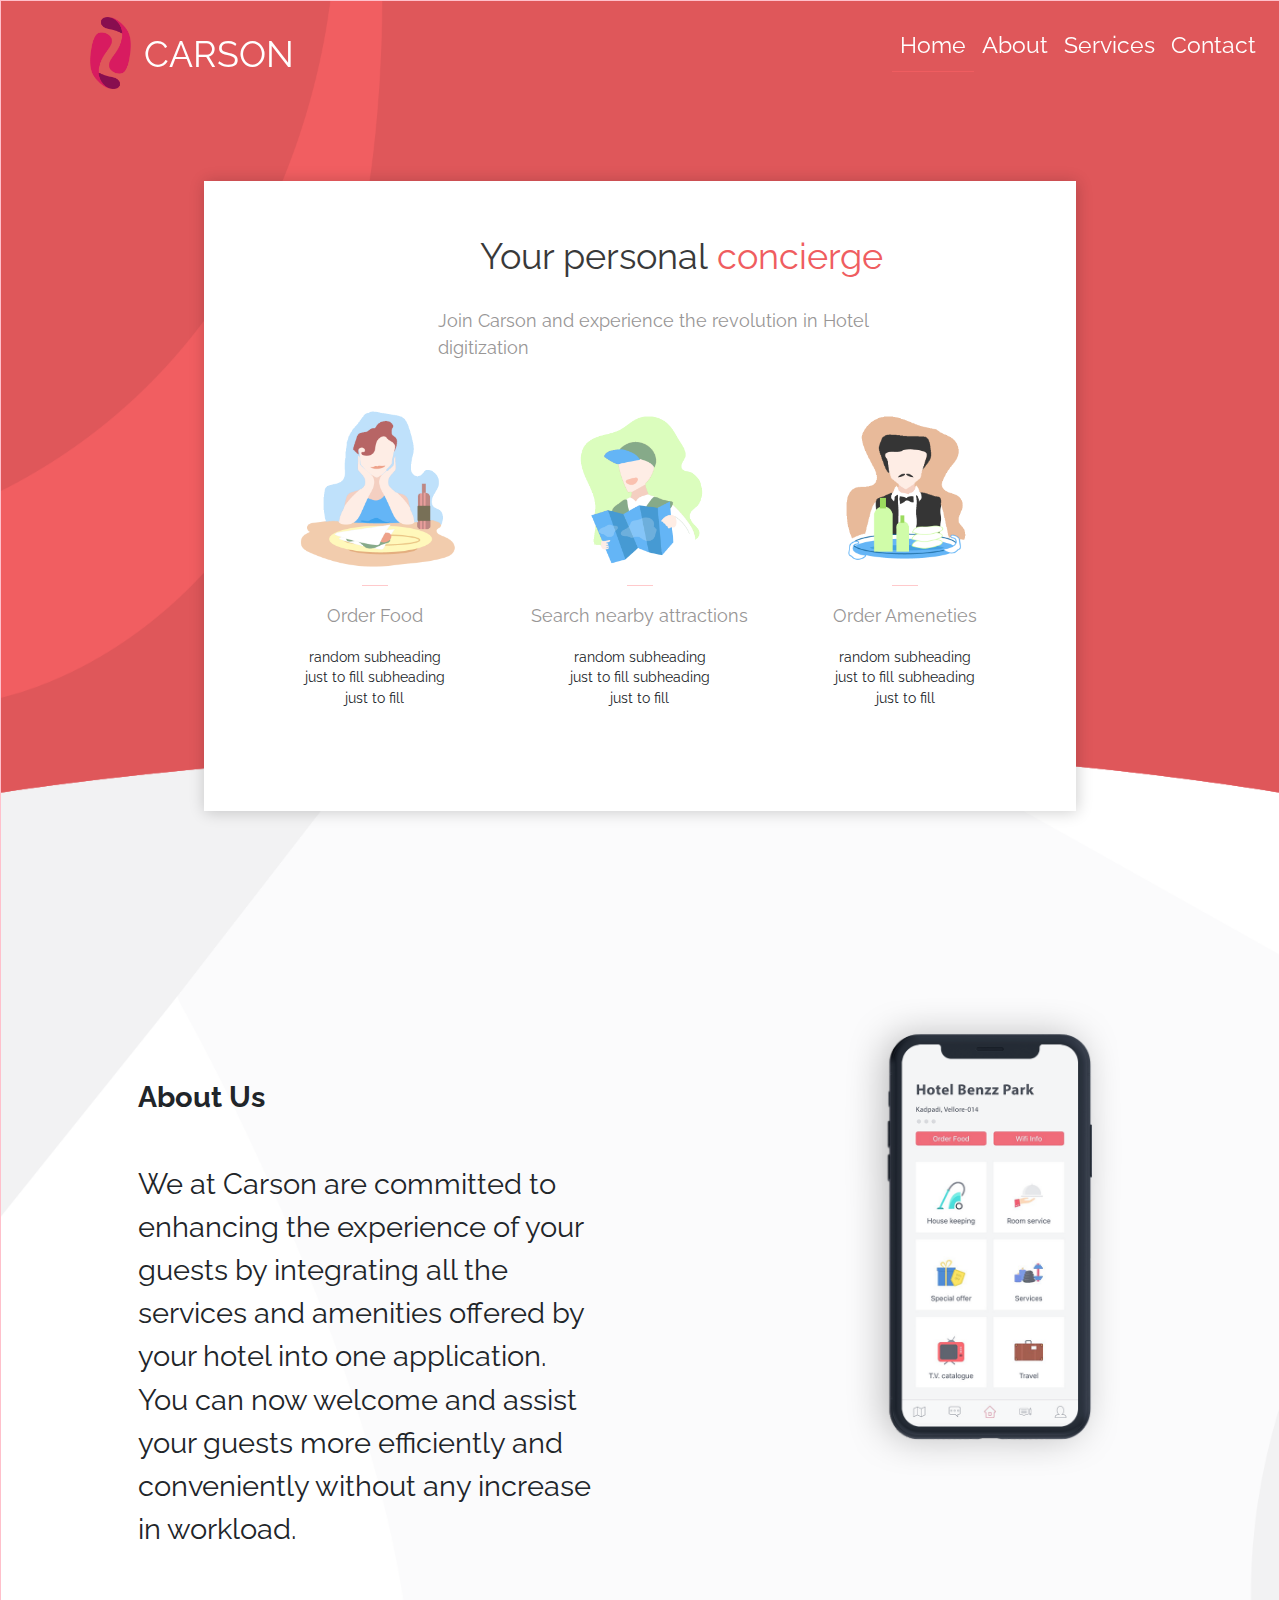
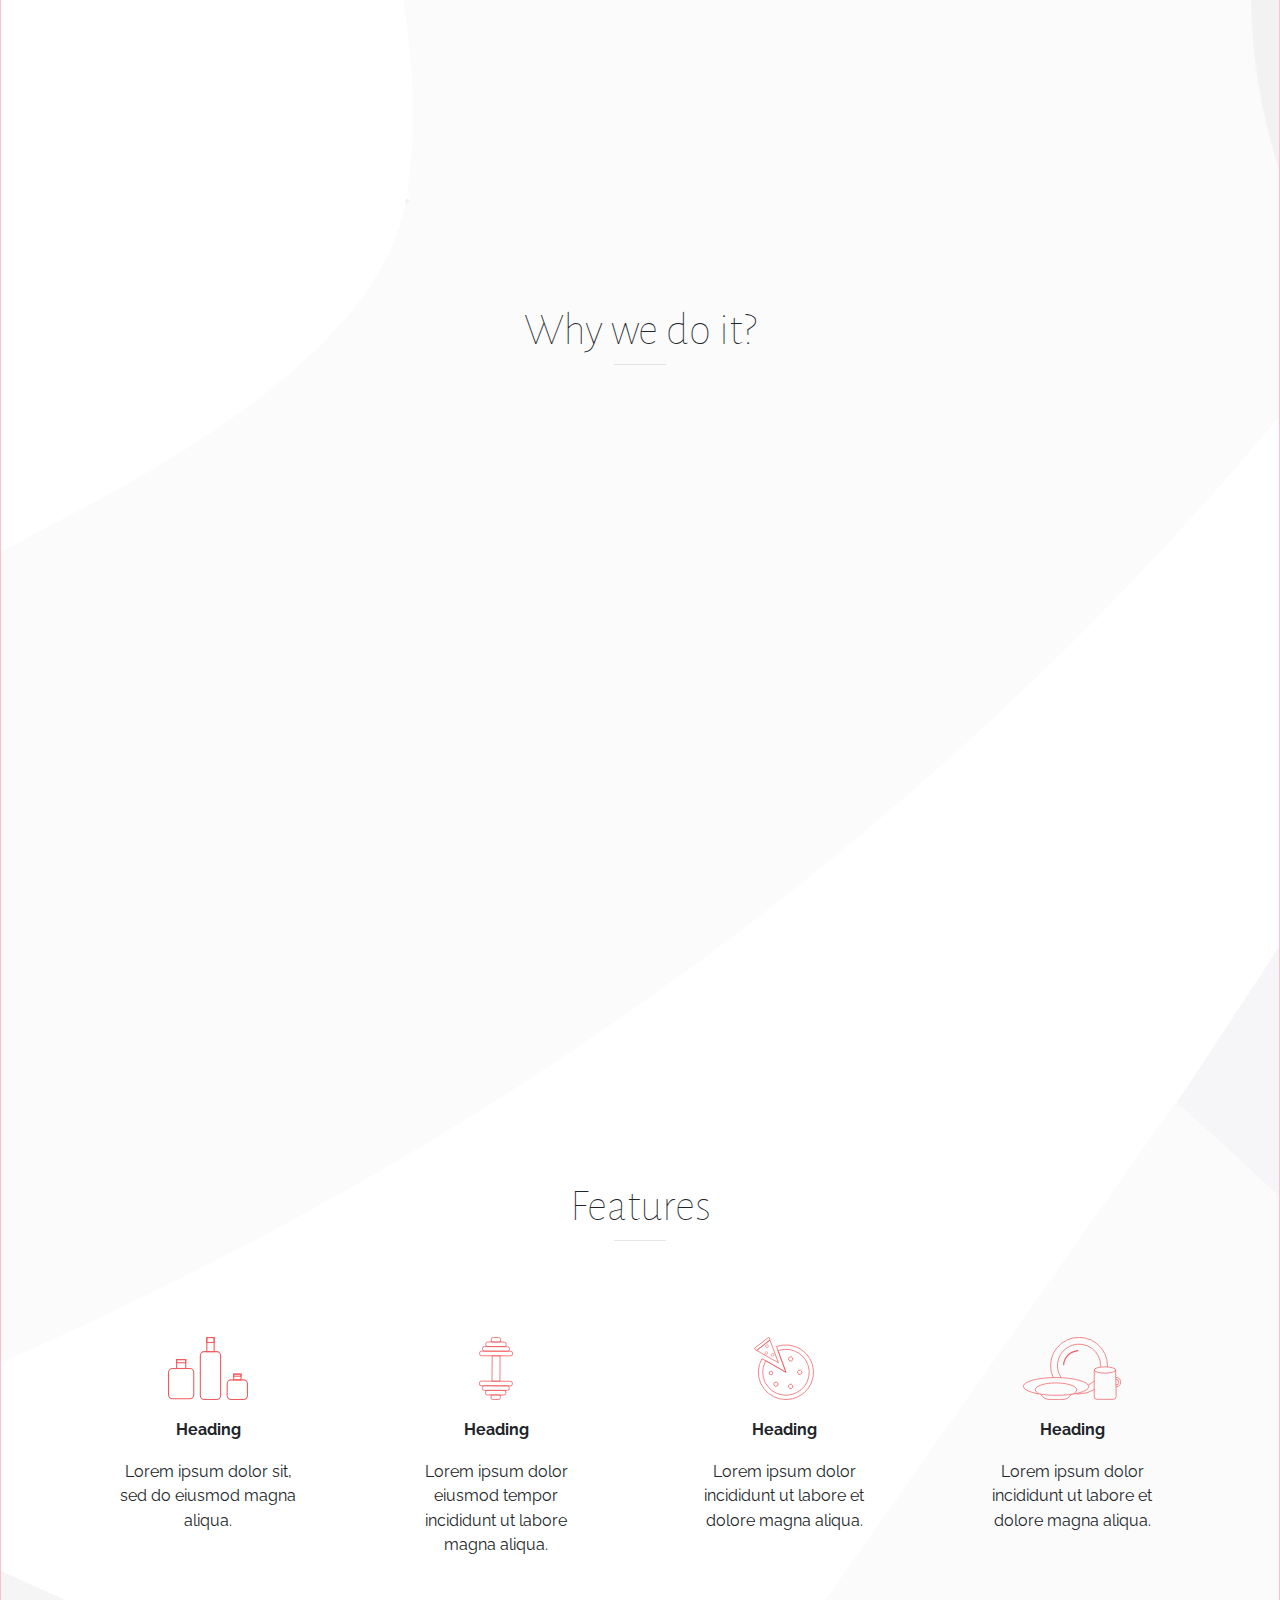
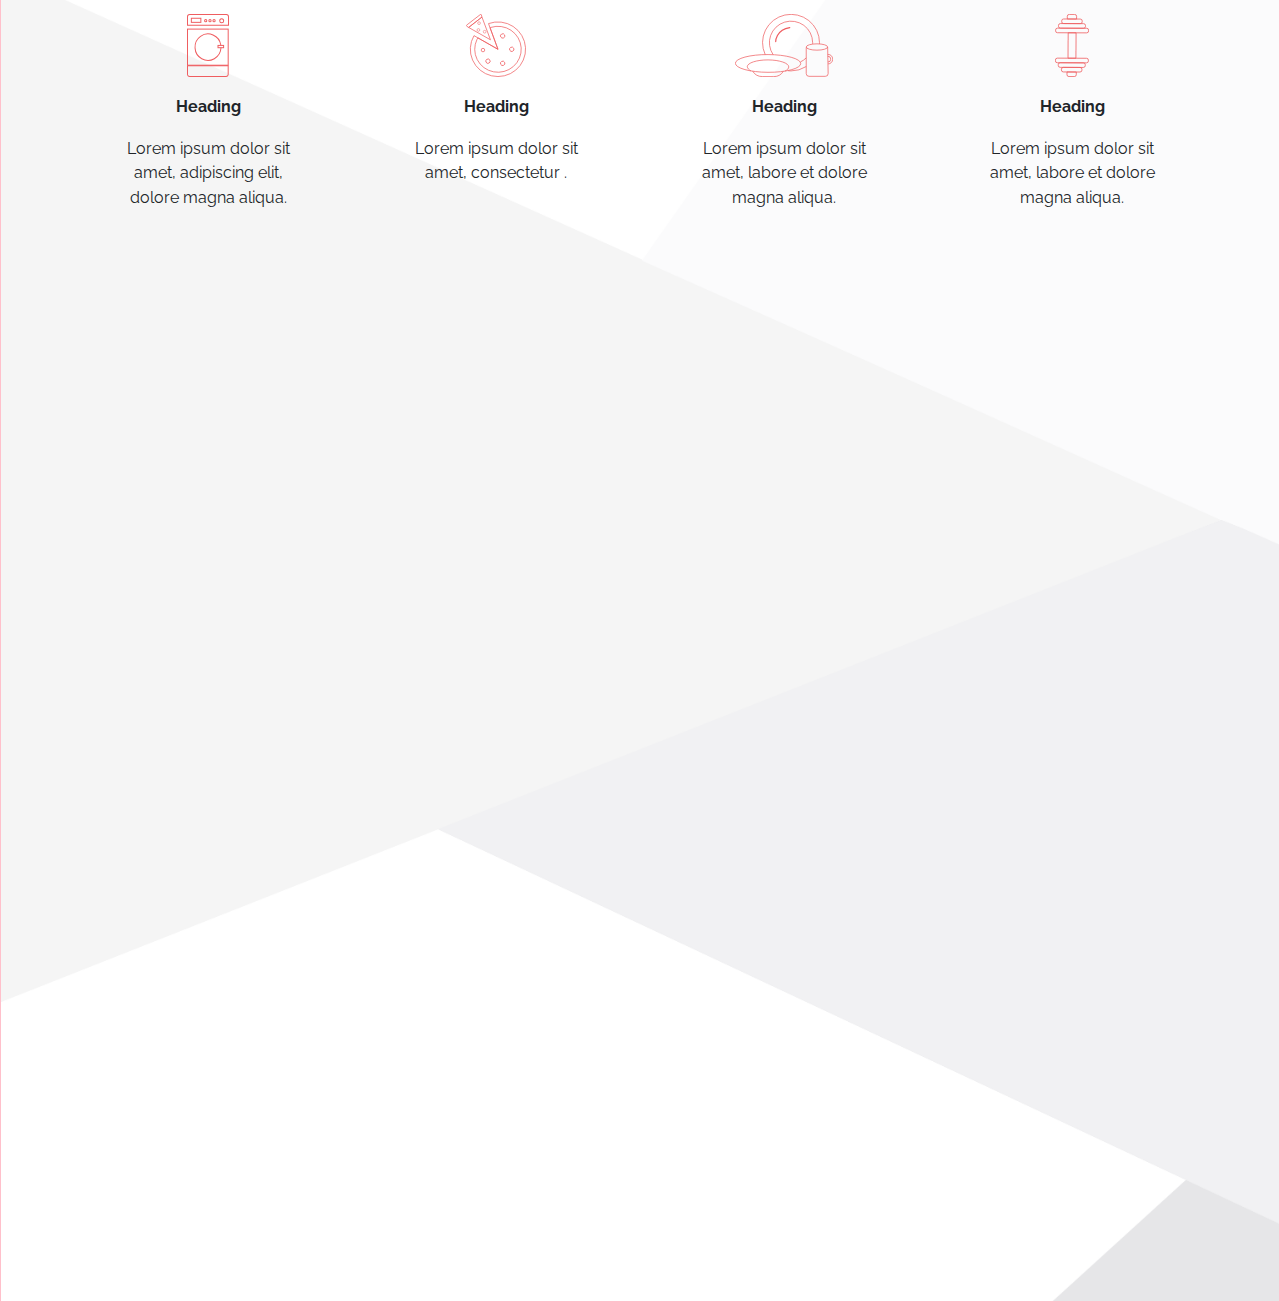
==== commit a3706f24: "mobile done, contact us left" ====
--- a/index.html
+++ b/index.html
@@ -17,94 +17,91 @@
 		
 	</head>
 
-
 	<body>
 
-
-		<nav class="navbar navbar-expand-lg navbar-light fixed-top" style="padding:0px;">
-			
-			<a class="navbar-brand" id="#logo_text" href="index.html" style="display:inline; margin-left:7%;padding-top:3vh;"><img src="images/logo.png" id="lg" style="height:8vh;margin-top:-2vh;"/><span id="logo_text" style="font-family: 'Raleway', sans-serif;font-size:4vh;display:inline-block;margin-left:1vw;" >CARSON</span></a>
-			
-			<button class="navbar-toggler" type="button" data-toggle="collapse" data-target="#navbarSupportedContent" aria-controls="navbarSupportedContent" aria-expanded="false" aria-label="Toggle navigation">
-				<span class="navbar-toggler-icon"></span>
-			</button>
-
-			<div class="collapse navbar-collapse " id="navbarSupportedContent"> 
-				<ul class="navbar-nav mr-auto " style="margin-left:60%;font-size:20px;font-family: 'Raleway', sans-serif;">
-					<li class="nav-item	">
-						<a class="nav-link" href="#page1" id="home">Home</a>
-					</li>
-					
-					<li class="nav-item">
-						<a class="nav-link" href="#page2" id="about">About</a> <!-- Questions, survey stats!-->
-					</li>
-
-					<li class="nav-item">
-						<a class="nav-link " href="#page3" id="services">Services</a><!-- features !-->
-					</li>
-
-					<li class="nav-item">
-					<a class="nav-link " href="#page4" id="contact">Contact</a><!-- download, contact !-->
-					</li>
-				</ul>
+			<nav class="navbar navbar-expand-lg navbar-light fixed-top" style="padding:0px;width:100%;">
+                    
+                    <a class="navbar-brand" id="#logo_text" href="index.html" style="display:inline; margin-left:7%;padding-top:3vh;"><img src="images/logo.png" id="lg" style="height:8vh;margin-top:-2vh;"/><span id="logo_text" style="font-family: 'Raleway', sans-serif;font-size:4vh;display:inline-block;margin-left:1vw;" >CARSON</span></a>
+                    
+                    <button class="navbar-toggler" type="button" data-toggle="collapse" data-target="#navbarSupportedContent" aria-controls="navbarSupportedContent" aria-expanded="false" aria-label="Toggle navigation">
+                        <span class="navbar-toggler-icon"></span>
+                    </button>
+        
+                    <div class="collapse navbar-collapse " id="navbarSupportedContent"> 
+                        <ul class="navbar-nav mr-auto " style="margin-left:60%;font-size:2.5vh;font-family: 'Raleway', sans-serif;">
+                            <li class="nav-item	">
+                                <a class="nav-link" href="#page1" id="home">Home</a>
+                            </li>
+                            
+                            <li class="nav-item">
+                                <a class="nav-link" href="#page2" id="about">About</a> <!-- Questions, survey stats!-->
+                            </li>
+        
+                            <li class="nav-item">
+                                <a class="nav-link " href="#page3" id="services">Services</a><!-- features !-->
+                            </li>
+        
+                            <li class="nav-item">
+                            <a class="nav-link " href="#page4" id="contact">Contact</a><!-- download, contact !-->
+                            </li>
+                        </ul>
+        
+                    </div>
+                    
+                </nav>
+
+		<div id="wrapper" style="width:100%;border:1px solid pink;">
+
+			<div class="section p1" data-anchor="page1" id="1" style="height:100vh;width:100%;overflow-x: hidden;overflow-y:hidden;"> 
+				
+								
+				<div class="row wbb">
+			
+				<div class="col-8 wb" >
+					
+					<br/><br class="hide"/>
+					<center><div class="row txt">Your personal&nbsp;<span style="color:#ef5d60;">concierge</span></div></center>
+					<br/>
+					<div class="row txt2">Join Carson and experience the revolution in Hotel digitization</div>
+					<br/><br class="hide"/>
+
+					<div class="row illus">
+			
+						<div class="col-md-4 col-12">
+							<center><img src="images/a.png" style="height:12.5vw;"/></center>
+							<center><hr class="hide" style="width:2vw;border-color:#FFC9CB"/></center>
+							<center><span style="font-family: 'Raleway', sans-serif;font-size:2vh;color:#989696;">Order Food</span></center>
+							<center><span class="hide" style="font-family: 'Raleway', sans-serif; font-size:1.5vh; width:12vw; padding-top:2vh; display:inline-block;">random subheading just to fill subheading just to fill</span></center>
+						</div>
+						
+						<div class="col-md-4 col-12 ilu" >
+							<center><img src="images/b.png" style="height:12.5vw;"/></center>
+							<center><hr class="hide" style="width:2vw;border-color:#FFC9CB"/></center>
+							<center><span style="font-family: 'Raleway', sans-serif;font-size:2vh;color:#989696;">Search <span class="hide">nearby</span> attractions</span></center>
+							<center><span class="hide" style="font-family: 'Raleway', sans-serif; font-size:1.5vh; width:12vw; padding-top:2vh; display:inline-block;">random subheading just to fill subheading just to fill</span></center>  
+						</div>
+				
+						<div class="col-md-4 col-12 ilu">
+							<center><img src="images/c.png" style="height:12.5vw;"/></center>
+							<center><hr class="hide" style="width:2vw;border-color:#FFC9CB"/></center>
+							<center><span  style="font-family: 'Raleway', sans-serif;font-size:2vh;color:#989696;">Order Ameneties</span></center>
+							<center><span class="hide" style="font-family: 'Raleway', sans-serif; font-size:1.5vh; width:12vw; padding-top:2vh; display:inline-block;">random subheading just to fill subheading just to fill</span></center>
+						</div>
+			
+					</div>
+				</div>
+			
+				</div>
 
 			</div>
-			
-		</nav>
-
-
-		<div id="wrapper" style="width:100%;">
-			
-			<div class="section p1" data-anchor="page1" id="1" style="height:100vh;width:100%;border:1px solid transparent;"> 
-				
-				 <div class="row" style="margin-top:20vh;">
-
-					<div class="col-md-8" style="height:70vh;margin-left:auto;margin-right:auto;background-color:#ffffff;box-shadow:1px 1px 15px rgba(0,0,0,0.2)">
-                        <br/><br/>
-                            <center><div class="row" style="width:25vw; font-size:2.2vw;color:#393939; font-family: 'Raleway', sans-serif;">Your personal <span style="color:#ef5d60">&nbsp;concierge</span></div></center>
-                        <br/>
-                            <center><div class="row" style="width:25vw; font-size:1.2vw;color:#989696;font-family: 'Raleway', sans-serif;">Join Carson and experience the revolution in Hotel digitization</div></center>
-                        <br/><br/>
-							<div class="row container">
-                                
-								<div class="col-md-4" style=" height:30vh;">
-                                    <center><img src="images/a.png" style="height:20vh;"/></center>
-                                    <center><hr style="width:6vw;"/></center>
-                                    <center><span style="font-family: 'Raleway', sans-serif;font-size:2vh;color:#393939;">Order Food</span></center>
-                                    <center><span style="font-family: 'Raleway', sans-serif; font-size:1.5vh; width:12vw; padding-top:2vh; display:inline-block; color:#b4b4b4;">random subheading just to fill subheading just to fill</span></center>
-								</div>
-
-								<div class="col-md-4" style=" height:30vh;">
-                                    <center><img src="images/b.png" style="height:20vh;"/></center>
-                                    <center><hr style="width:6vw;"/></center>
-                                    <center><span style="font-family: 'Raleway', sans-serif;font-size:2vh;color:#393939;">Search nearby attractions</span></center>
-                                    <center><span style="font-family: 'Raleway', sans-serif; font-size:1.5vh; width:12vw; padding-top:2vh; display:inline-block; color:#b4b4b4;">random subheading just to fill subheading just to fill</span></center>
-                                    
-								</div>
-
-								<div class="col-md-4" style=" height:30vh;">
-                                    <center><img src="images/c.png" style="height:20vh;"/></center>
-                                    <center><hr style="width:6vw;"/></center>
-                                    <center><span style="font-family: 'Raleway', sans-serif;font-size:2vh;color:#393939;">Order Ameneties</span></center>
-                                    <center><span style="font-family: 'Raleway', sans-serif; font-size:1.5vh; width:12vw; padding-top:2vh; display:inline-block; color:#b4b4b4;">random subheading just to fill subheading just to fill</span></center>
-                                    
-								</div>
-	
-							</div>
-					</div>
-				
-				</div>
-
-			</div>
-			
-
-			<div class="section p2" data-anchor="page2" id="2"  style="height:100vh;width:100%;">
-					<br/><br/><br/><br/><br/><br/>
+
+			<div class="section p2" data-anchor="page2" id="2"  style="height:100vh;width:100%;overflow-x: hidden;overflow-y:hidden;">
+					<br/><br/><br/><br class="hide"/><br class="hide"/><br class="hide"/>
 				<div class="row" >
 
 					<div class="col-md-6" style="height:50vh;">
-						<span style="margin-top:5%;margin-left:22%;display:inline-block;font-family: 'Raleway', sans-serif;font-size:3.2vh;width:76%;">
-							<span style="font-weight:bold;font-family: 'Raleway', sans-serif;">About Us</span><br/><br/>
+						<span class="aboutus">
+							<span style="font-weight:bold;font-family: 'Raleway', sans-serif;">About Us</span><br/><br/>	
 							We at Carson are committed to enhancing the experience of your guests by integrating all the services
 							and amenities offered by your hotel into one application.</br>
 							You can now welcome and assist your guests more efficiently and conveniently without any increase in
@@ -113,52 +110,44 @@
 					</div>
 
 					<div class="col-md-6" style="height:50vh;font-family: 'Raleway', sans-serif;">
-
-							<img src="images/iphone.png" style="height:70vh; margin-top:-9vh;margin-left:7vw;"/>
-
-					</div>
-
-				</div>
-					
-				
-
-
+						<div class="iph">
+							<img src="images/phone.png" class="iphone"/>
+						</div>
+					</div>
+
+				</div>
 			</div>
 
-
-
-			
-
-			<div class="section p3" data-anchor="page3" id="3"  style="height:100vh;width:100%;">
-				
-				</br></br></br>
+			<div class="section p3" data-anchor="page3" id="3"  style="height:100vh;width:100%;overflow-x: hidden;overflow-y:hidden;">
+				
+				</br></br><br /><br class="hide"/>
 				<center><span style="font-family: 'Alegreya Sans', sans-serif;font-size:5vh;font-weight:lighter;">Why we do it?</span></center>
 				<hr/ style="width:4vw; margin-top:-1px;">
 			
-				<div class="row" style="width:90vw;margin-left:auto;margin-right:auto;padding:5vh;height:40vh;margin-top:8%;">
-
-					<div class="col-md-4" style="height:30vh;">
+				<div class="row sts"  >
+
+					<div class="col-md-4 col-12" style="height:25vh;">
 
 						<div>
-								<center><canvas id="a" ></canvas></center></br>
-								<center><div class="wow fadeIn" style="vertical-align:middle;font-size:2vh;width:70%;font-family: 'Raleway', sans-serif;">people feel reluctant to ask silly doubts from the reception</div></center>
-						</div>
-
-					</div>
-
-					<div class="col-md-4" style="height:30vh;">
+								<div style="margin-left:auto;margin-right:auto;width:32%;height:12.5vh;"><canvas id="a" ></canvas></div></center><br class="hide"/><br class="hide"/>
+								<div class="wow fadeIn" style="margin-left:auto;margin-right:auto;vertical-align:middle;font-size:2vh;width:70%;font-family: 'Raleway', sans-serif;"><center>People feel reluctant to ask silly doubts from the reception</center></div>
+						</div>
+
+					</div>
+
+					<div class="col-md-4 col-12" style="height:25vh;">
 						
 						<div>
-								<center><canvas id="b" ></canvas></center></br>
-								<center><div class="wow fadeIn" style="vertical-align:middle;font-size:2vh;width:70%;font-family: 'Raleway', sans-serif;">do not enquire about the various amenities offered by the hotel</div></center>
-						</div>
-					
-					</div>
-
-					<div class="col-md-4" style="height:30vh;">
+								<div style="margin-left:auto;margin-right:auto;width:32%;height:12.5vh;"><canvas id="b" ></canvas></div><br class="hide"/><br class="hide"/>
+								<div class="wow fadeIn" style="margin-left:auto;margin-right:auto;vertical-align:middle;font-size:2vh;width:70%;font-family: 'Raleway', sans-serif;"><center>Do not enquire about the various amenities offered by the hotel</center></div>
+						</div>
+					
+					</div>
+
+					<div class="col-md-4 col-12" style="height:25vh;">
 						<div>
-								<center><canvas id="c" ></canvas></center></br>
-								<center><div class="wow fadeIn" style="vertical-align:middle;font-size:2vh;width:70%;font-family: 'Raleway', sans-serif;">people said they'd love to see the resturant menu from an app </div></center>
+								<div style="margin-left:auto;margin-right:auto;width:32%;height:12.5vh;"><canvas id="c" ></canvas></div><br class="hide"/><br class="hide"/>
+								<center><div class="wow fadeIn" style="margin-left:auto;margin-right:auto;vertical-align:middle;font-size:2vh;width:70%;font-family: 'Raleway', sans-serif;"><center>People said they'd love to see the resturant menu from an app </center></div>
 						</div>
 					</div>
 					
@@ -168,80 +157,80 @@
 
 			
 
-			<div class="section p4" data-anchor="page4" id="4" style="height:100vh;width:100%;">
+			<div class="section p4" data-anchor="page4" id="4" style="width:100%;overflow-x:hidden;">
 				
 				</br></br></br>
 				<center><span style="font-family: 'Alegreya Sans', sans-serif;font-size:5vh;font-weight:lighter;">Features</span></center>
 				<hr/ style="width:4vw; margin-top:-1px;">
-			</br>
+				<br class="hide"/>
 				<div class="row " style="width:90vw;margin-left:auto;margin-right:auto;font-family: 'Raleway', sans-serif;" >
 						
-						<div class="col-md-3" style=" height:35vh;">
+						<div class="col-md-3 col-6 feat">
 							
-							<div style="width:70%; height:70%;margin:auto;margin-top:15%;">
+							<div style="width:70%; height:70%;margin:auto;margin-top:15%;padding-top:2vmin;">
 								<center><img src="images/Pink amenities.svg" style="height:7vh;"/></center>
 								<center><div style="padding-top:2vh;font-weight:bold;">Heading</div></center>
-								<center><div style="vertical-align:middle;font-size:1.8vh;padding-top:2vh;">Lorem ipsum dolor sit, sed do eiusmod  magna aliqua.</div></center>
+								<center><div class="hide" style="vertical-align:middle;font-size:1.8vh;padding-top:2vh;">Lorem ipsum dolor sit, sed do eiusmod  magna aliqua.</div></center>
 							</div>
 
 						</div>
 							
-						<div class="col-md-3" style=" height:35vh;">
-								<div style="width:70%; height:70%;margin:auto;margin-top:15%;">
+						<div class="col-md-3 col-6 feat">
+							<div style="width:70%; height:70%;margin:auto;margin-top:15%;padding-top:2vmin;">
 								<center><img src="images/pink dumbell.svg" style="height:7vh;"/></center>
 								<center><div style="padding-top:2vh;font-weight:bold;">Heading</div></center>
-								<center><div style="vertical-align:middle;font-size:1.8vh;padding-top:2vh;">Lorem ipsum dolor eiusmod tempor incididunt ut labore magna aliqua.</div></center>
+								<center><div class="hide" style="vertical-align:middle;font-size:1.8vh;padding-top:2vh;">Lorem ipsum dolor eiusmod tempor incididunt ut labore magna aliqua.</div></center>
 							</div>
 						</div>
 
-						<div class="col-md-3" style=" height:35vh;">
-								<div style="width:70%; height:70%;margin:auto;margin-top:15%;">
+						<div class="col-md-3 col-6 feat">
+								<div style="width:70%; height:70%;margin:auto;margin-top:15%;padding-top:2vmin;">
 								<center><img src="images/pink pizzaa.svg" style="height:7vh;"/></center>
 								<center><div style="padding-top:2vh;font-weight:bold;">Heading</div></center>
-								<center><div style="vertical-align:middle;font-size:1.8vh;padding-top:2vh;">Lorem ipsum dolor  incididunt ut labore et dolore magna aliqua.</div></center>
+								<center><div class="hide" style="vertical-align:middle;font-size:1.8vh;padding-top:2vh;">Lorem ipsum dolor  incididunt ut labore et dolore magna aliqua.</div></center>
 							</div>	
-						</div>
-					
-						<div class="col-md-3" style=" height:35vh;">
-							<div style="width:70%; height:70%;margin:auto;margin-top:15%;">
+						</div><br/>
+					
+						<div class="col-md-3 col-6 feat">
+							<div style="width:70%; height:70%;margin:auto;margin-top:15%;padding-top:2vmin;">
 								<center><img src="images/room service.svg" style="height:7vh;"/></center>
 								<center><div style="padding-top:2vh;font-weight:bold;">Heading</div></center>
-								<center><div style="vertical-align:middle;font-size:1.8vh;padding-top:2vh;">Lorem ipsum dolor incididunt ut labore et dolore magna aliqua.</div></center>
+								<center><div class="hide" style="vertical-align:middle;font-size:1.8vh;padding-top:2vh;">Lorem ipsum dolor incididunt ut labore et dolore magna aliqua.</div></center>
 							</div>	
 						</div>
 				</div>
 
 				<div class="row" style="width:90vw;margin-left:auto;margin-right:auto;font-family: 'Raleway', sans-serif;" >
 						
-					<div class="col-md-3" style=" height:35vh;">
-						<div style="width:70%; height:70%;margin:auto;margin-top:15%;">
+					<div class="col-md-3 col-6 feat">
+						<div style="width:70%; height:70%;margin:auto;margin-top:15%;padding-top:2vmin;">
 								<center><img src="images/room laundry.svg" style="height:7vh;"/></center>
 								<center><div style="padding-top:2vh;font-weight:bold;">Heading</div></center>
-								<center><div style="vertical-align:middle;font-size:1.8vh;padding-top:2vh;">Lorem ipsum dolor sit amet, adipiscing elit, dolore magna aliqua.</div></center>
+								<center><div class="hide" style="vertical-align:middle;font-size:1.8vh;padding-top:2vh;">Lorem ipsum dolor sit amet, adipiscing elit, dolore magna aliqua.</div></center>
 							</div>
 					</div>
 						
-					<div class="col-md-3" style=" height:35vh;">
-							<div style="width:70%; height:70%;margin:auto;margin-top:15%;">
+					<div class="col-md-3 col-6 feat">
+							<div style="width:70%; height:70%;margin:auto;margin-top:15%;padding-top:2vmin;">
 								<center><img src="images/pink pizzaa.svg" style="height:7vh;"/></center>
 								<center><div style="padding-top:2vh;font-weight:bold;">Heading</div></center>
-								<center><div style="vertical-align:middle;font-size:1.8vh;padding-top:2vh;">Lorem ipsum dolor sit amet, consectetur .</div></center>
+								<center><div class="hide" style="vertical-align:middle;font-size:1.8vh;padding-top:2vh;">Lorem ipsum dolor sit amet, consectetur .</div></center>
 							</div>
 					</div>
 
-					<div class="col-md-3" style=" height:35vh;">
-							<div style="width:70%; height:70%;margin:auto;margin-top:15%;">
+					<div class="col-md-3 col-6 feat">
+							<div style="width:70%; height:70%;margin:auto;margin-top:15%;padding-top:2vmin;">
 								<center><img src="images/room service.svg" style="height:7vh;"/></center>
 								<center><div style="padding-top:2vh;font-weight:bold;">Heading</div></center>
-								<center><div style="vertical-align:middle;font-size:1.8vh;padding-top:2vh;">Lorem ipsum dolor sit amet, labore et dolore magna aliqua.</div></center>
+								<center><div class="hide" style="vertical-align:middle;font-size:1.8vh;padding-top:2vh;">Lorem ipsum dolor sit amet, labore et dolore magna aliqua.</div></center>
 							</div>	
 					</div>
 				
-					<div class="col-md-3" style=" height:35vh;">
-						<div style="width:70%; height:70%;margin:auto;margin-top:15%;">
+					<div class="col-md-3 col-6 feat">
+						<div style="width:70%; height:70%;margin:auto;margin-top:15%;padding-top:2vmin;">
 								<center><img src="images/pink dumbell.svg" style="height:7vh;"/></center>
 								<center><div style="padding-top:2vh;font-weight:bold;">Heading</div></center>
-								<center><div style="vertical-align:middle;font-size:1.8vh;padding-top:2vh;">Lorem ipsum dolor sit amet, labore et dolore magna aliqua.</div></center>
+								<center><div class="hide" style="vertical-align:middle;font-size:1.8vh;padding-top:2vh;">Lorem ipsum dolor sit amet, labore et dolore magna aliqua.</div></center>
 							</div>	
 					</div>
 					
@@ -250,7 +239,7 @@
 			</div>
 
 
-			<div class="section p5" data-anchor="page5" id="5" style="height:100vh;">
+			<div class="section p5" data-anchor="page5" id="5" style="height:100vh;overflow-x: hidden;overflow-y:hidden;">
 				
 				
 									
@@ -269,19 +258,30 @@
 		new WOW().init();
 		</script>
 		<script>
-			
+			//alert($(window).width() );
 			$(document).ready(function() {
-				$('#wrapper').fullpage({
+				
+					$('#wrapper').fullpage({
 					verticalCentered: false,
 					scrollBar:true,
 					touchSensitivity: 1
 					//horizontalCentered: false
 				});
+				
 			});
 
+			
 			var x= $("#1").offset().top;
 
-			
+			if ($(window).width() < 768) {
+
+				$('p1').removeClass('section');
+				$('p2').removeClass('section');
+				$('p3').removeClass('section');
+				$('p4').removeClass('section');
+				$('p5').removeClass('section');
+				
+			}
 
 			
 			var targetOffset1 = $("#1").offset().top;
@@ -407,23 +407,12 @@
 
 </html> 
 
-<!-- <div class="col-md-6" style=" height:60vh; margin-top:15vh;">
-						<div style="width:30vw;height:30vh; margin-top:10%; margin-left:25%;">
-							<span style="display:block; font-size:8vh; text-align:left; font-family: 'Raleway', sans-serif;">Your personal</span>
-							<span style="display:block;color:white;font-size:9vh;margin-top:-5%;text-align:left;font-family: 'Raleway', sans-serif;">concierge</span>
-						</br>
-						
-						</div>
-					</div>
-						
-					<div class="col-md-6" style=" height:60vh; margin-top:15vh;">
-						<img src="images/mac-and-iphone.png" style="height:55vh;"/ >
-					</div> -->
-
-
-
-
-
-
-
-
+
+
+
+
+
+
+
+
+
--- a/style/css/custom.css
+++ b/style/css/custom.css
@@ -24,7 +24,6 @@
 background-image: url('../../images/p1.png');
 background-size:100vw 100vh;
 background-repeat: no-repeat;
-;
 }
 
 
@@ -44,7 +43,9 @@
 	border-bottom: 1px solid #EF5D60;
 	
 }
-
+.wb{
+	height:70vh;margin-left:auto;margin-right:auto;background-color:#ffffff;box-shadow:1px 1px 15px rgba(0,0,0,0.2);
+}
 
 .ios{
 	width:200px;
@@ -60,5 +61,89 @@
 	background-size: contain;
 	background-repeat: no-repeat;
 }
+.txt{
+	width:50vw; font-size:4vh;color:#393939; font-family: 'Raleway', sans-serif;padding-left:12.5vw;
+}
+.txt2{
+	width:50vw; font-size:2vh;color:#989696;font-family: 'Raleway', sans-serif;padding-left:9.2vw;
+	margin-left:auto;margin-right:auto;
+}
+
+.illus{
+	padding-left:3vw;
+	padding-right:3vw;
+}
+
+.wbb{
+	margin-top:20vh;
+}
+
+.aboutus{
+	margin-top:5%;
+	margin-left:22%;
+	display:inline-block;
+	font-family: 'Raleway', sans-serif;
+	font-size:3.2vh;width:76%;
+}
+
+.iphone{
+	height:40vmax; margin-top:-9vh;margin-left:10vw;
+}
 
 
+.sts{
+	width:90vw;
+	margin-left:auto;
+	margin-right:auto;
+	padding:5vh;
+	height:30vh;
+	margin-top:8%;
+}
+
+.ilu{
+	padding-top:0;
+}
+
+@media only screen and (max-width: 500px) {
+	
+	.ilu{
+		padding-top:2vh;
+	}
+	.sts{
+		width:90vw;margin-left:auto;margin-right:auto;height:40vh;margin-top:-5%;
+		
+	}
+	.iphone{
+		height:36vmax; margin-top:0vh;margin-left:0vw;
+	}
+	
+	.hide{
+		display:none !important;
+	}
+
+	.txt{
+		padding-left:0vw;
+		text-align:center;
+	}
+
+	.txt2{
+		padding-left:0vw;
+	}
+
+	.wb{
+		height:75vh;margin-left:auto;margin-right:auto;background-color:#ffffff;box-shadow:1px 1px 15px rgba(0,0,0,0.2);
+	}
+
+	.wbb{
+		margin-top:15vh;
+	}
+
+	.aboutus{
+		margin-top:5%;
+		margin-left:10%;
+		display:inline-block;
+		font-family: 'Raleway', sans-serif;
+		font-size:5vw;width:76%;
+	}
+
+}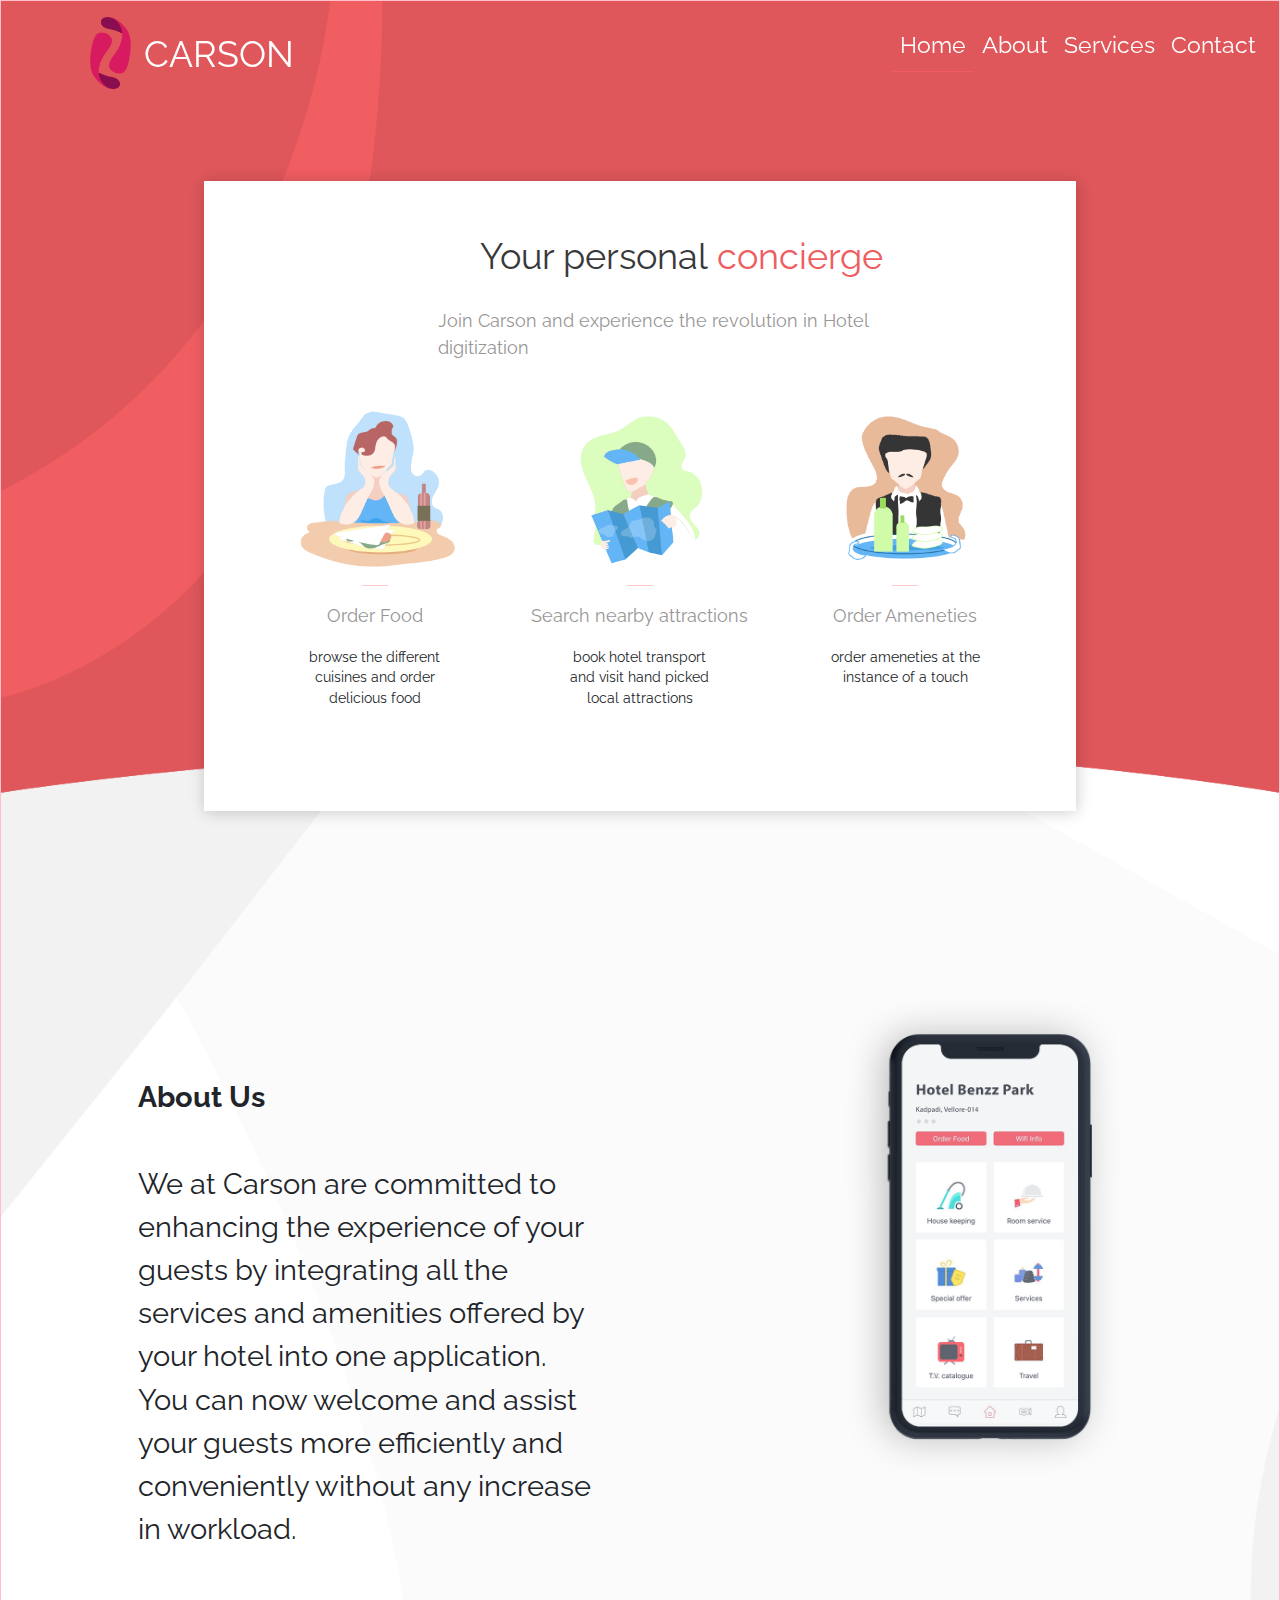
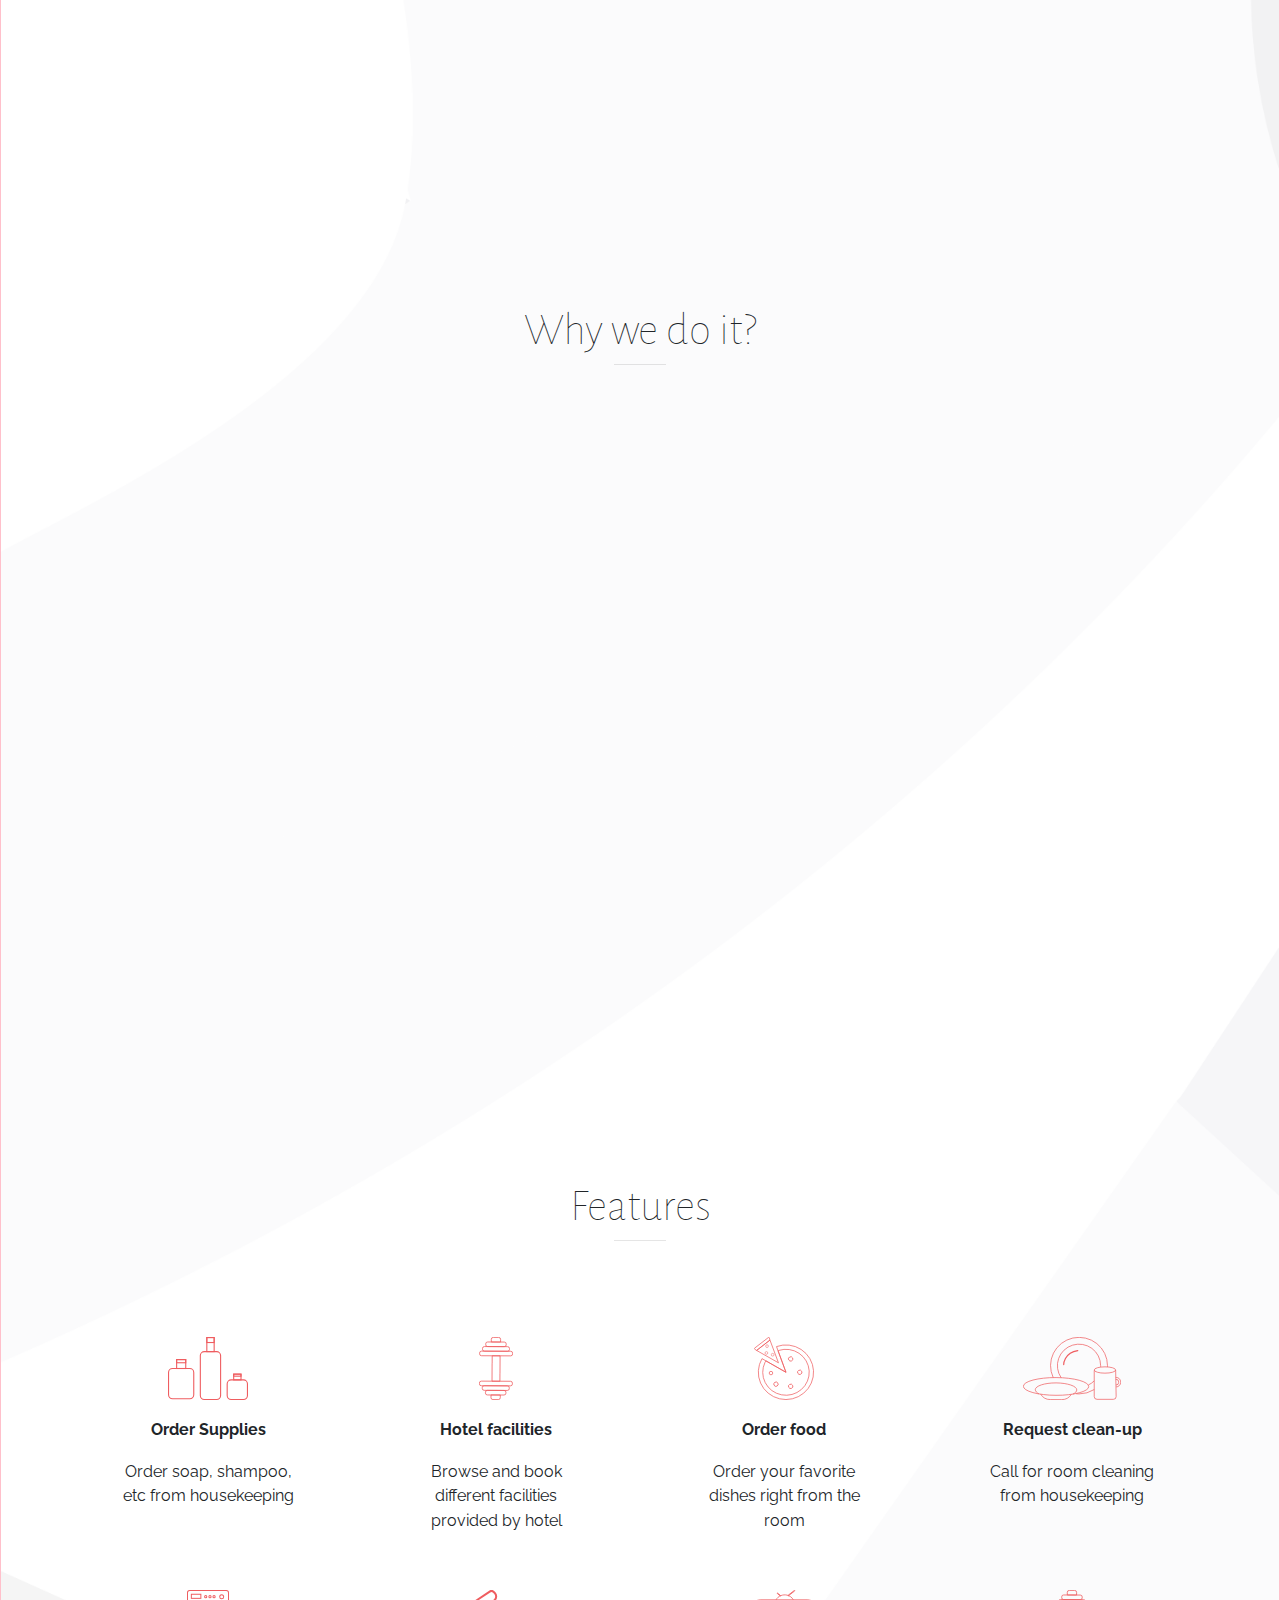
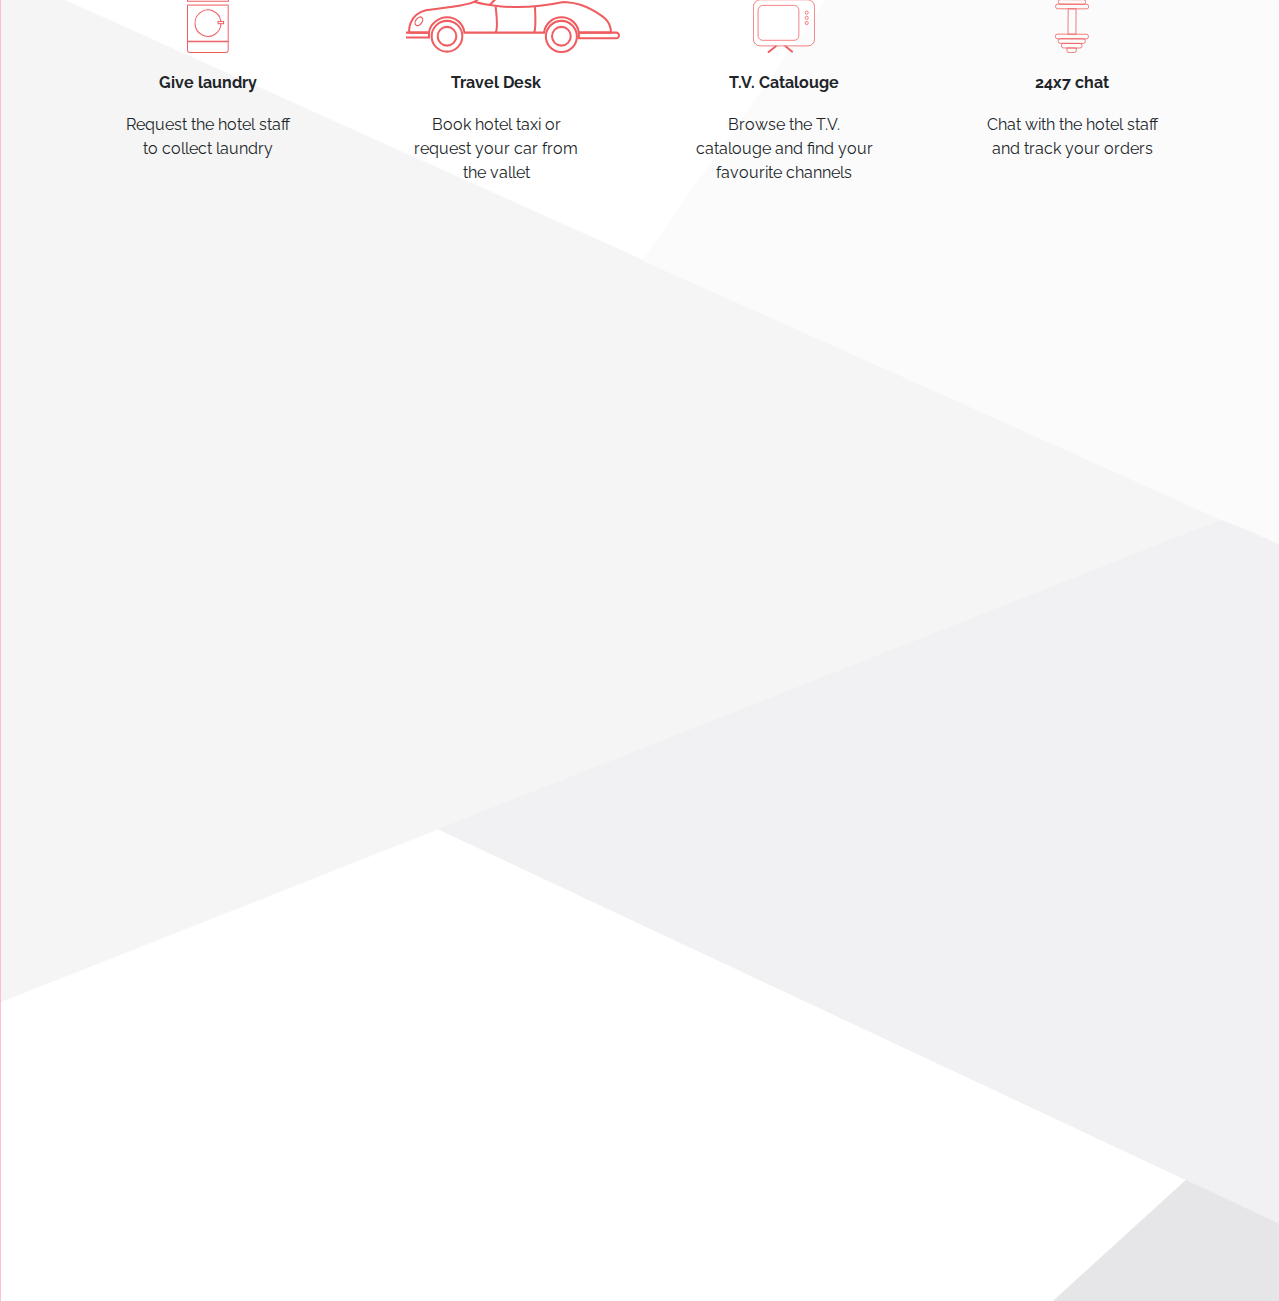
==== commit dd5c44c2: "mobile view updated" ====
--- a/index.html
+++ b/index.html
@@ -71,21 +71,21 @@
 							<center><img src="images/a.png" style="height:12.5vw;"/></center>
 							<center><hr class="hide" style="width:2vw;border-color:#FFC9CB"/></center>
 							<center><span style="font-family: 'Raleway', sans-serif;font-size:2vh;color:#989696;">Order Food</span></center>
-							<center><span class="hide" style="font-family: 'Raleway', sans-serif; font-size:1.5vh; width:12vw; padding-top:2vh; display:inline-block;">random subheading just to fill subheading just to fill</span></center>
+							<center><span class="hide" style="font-family: 'Raleway', sans-serif; font-size:1.5vh; width:12vw; padding-top:2vh; display:inline-block;">browse the different cuisines and order delicious food </span></center>
 						</div>
 						
 						<div class="col-md-4 col-12 ilu" >
 							<center><img src="images/b.png" style="height:12.5vw;"/></center>
 							<center><hr class="hide" style="width:2vw;border-color:#FFC9CB"/></center>
 							<center><span style="font-family: 'Raleway', sans-serif;font-size:2vh;color:#989696;">Search <span class="hide">nearby</span> attractions</span></center>
-							<center><span class="hide" style="font-family: 'Raleway', sans-serif; font-size:1.5vh; width:12vw; padding-top:2vh; display:inline-block;">random subheading just to fill subheading just to fill</span></center>  
+							<center><span class="hide" style="font-family: 'Raleway', sans-serif; font-size:1.5vh; width:12vw; padding-top:2vh; display:inline-block;">book hotel transport and visit hand picked local attractions</span></center>  
 						</div>
 				
 						<div class="col-md-4 col-12 ilu">
 							<center><img src="images/c.png" style="height:12.5vw;"/></center>
 							<center><hr class="hide" style="width:2vw;border-color:#FFC9CB"/></center>
 							<center><span  style="font-family: 'Raleway', sans-serif;font-size:2vh;color:#989696;">Order Ameneties</span></center>
-							<center><span class="hide" style="font-family: 'Raleway', sans-serif; font-size:1.5vh; width:12vw; padding-top:2vh; display:inline-block;">random subheading just to fill subheading just to fill</span></center>
+							<center><span class="hide" style="font-family: 'Raleway', sans-serif; font-size:1.5vh; width:12vw; padding-top:2vh; display:inline-block;">order ameneties at the instance of a touch</span></center>
 						</div>
 			
 					</div>
@@ -169,8 +169,8 @@
 							
 							<div style="width:70%; height:70%;margin:auto;margin-top:15%;padding-top:2vmin;">
 								<center><img src="images/Pink amenities.svg" style="height:7vh;"/></center>
-								<center><div style="padding-top:2vh;font-weight:bold;">Heading</div></center>
-								<center><div class="hide" style="vertical-align:middle;font-size:1.8vh;padding-top:2vh;">Lorem ipsum dolor sit, sed do eiusmod  magna aliqua.</div></center>
+								<center><div style="padding-top:2vh;font-weight:bold;">Order Supplies</div></center>
+								<center><div class="hide" style="vertical-align:middle;font-size:1.8vh;padding-top:2vh;">Order soap, shampoo, etc from housekeeping </div></center>
 							</div>
 
 						</div>
@@ -178,24 +178,24 @@
 						<div class="col-md-3 col-6 feat">
 							<div style="width:70%; height:70%;margin:auto;margin-top:15%;padding-top:2vmin;">
 								<center><img src="images/pink dumbell.svg" style="height:7vh;"/></center>
-								<center><div style="padding-top:2vh;font-weight:bold;">Heading</div></center>
-								<center><div class="hide" style="vertical-align:middle;font-size:1.8vh;padding-top:2vh;">Lorem ipsum dolor eiusmod tempor incididunt ut labore magna aliqua.</div></center>
+								<center><div style="padding-top:2vh;font-weight:bold;">Hotel facilities</div></center>
+								<center><div class="hide" style="vertical-align:middle;font-size:1.8vh;padding-top:2vh;">Browse and book different facilities provided by hotel</div></center>
 							</div>
 						</div>
 
 						<div class="col-md-3 col-6 feat">
 								<div style="width:70%; height:70%;margin:auto;margin-top:15%;padding-top:2vmin;">
 								<center><img src="images/pink pizzaa.svg" style="height:7vh;"/></center>
-								<center><div style="padding-top:2vh;font-weight:bold;">Heading</div></center>
-								<center><div class="hide" style="vertical-align:middle;font-size:1.8vh;padding-top:2vh;">Lorem ipsum dolor  incididunt ut labore et dolore magna aliqua.</div></center>
+								<center><div style="padding-top:2vh;font-weight:bold;">Order food</div></center>
+								<center><div class="hide" style="vertical-align:middle;font-size:1.8vh;padding-top:2vh;">Order your favorite dishes right from the room</div></center>
 							</div>	
 						</div><br/>
 					
 						<div class="col-md-3 col-6 feat">
 							<div style="width:70%; height:70%;margin:auto;margin-top:15%;padding-top:2vmin;">
 								<center><img src="images/room service.svg" style="height:7vh;"/></center>
-								<center><div style="padding-top:2vh;font-weight:bold;">Heading</div></center>
-								<center><div class="hide" style="vertical-align:middle;font-size:1.8vh;padding-top:2vh;">Lorem ipsum dolor incididunt ut labore et dolore magna aliqua.</div></center>
+								<center><div style="padding-top:2vh;font-weight:bold;">Request clean-up</div></center>
+								<center><div class="hide" style="vertical-align:middle;font-size:1.8vh;padding-top:2vh;">Call for room cleaning from housekeeping</div></center>
 							</div>	
 						</div>
 				</div>
@@ -205,32 +205,32 @@
 					<div class="col-md-3 col-6 feat">
 						<div style="width:70%; height:70%;margin:auto;margin-top:15%;padding-top:2vmin;">
 								<center><img src="images/room laundry.svg" style="height:7vh;"/></center>
-								<center><div style="padding-top:2vh;font-weight:bold;">Heading</div></center>
-								<center><div class="hide" style="vertical-align:middle;font-size:1.8vh;padding-top:2vh;">Lorem ipsum dolor sit amet, adipiscing elit, dolore magna aliqua.</div></center>
+								<center><div style="padding-top:2vh;font-weight:bold;">Give laundry</div></center>
+								<center><div class="hide" style="vertical-align:middle;font-size:1.8vh;padding-top:2vh;">Request the hotel staff to collect laundry</div></center>
 							</div>
 					</div>
 						
 					<div class="col-md-3 col-6 feat">
 							<div style="width:70%; height:70%;margin:auto;margin-top:15%;padding-top:2vmin;">
-								<center><img src="images/pink pizzaa.svg" style="height:7vh;"/></center>
-								<center><div style="padding-top:2vh;font-weight:bold;">Heading</div></center>
-								<center><div class="hide" style="vertical-align:middle;font-size:1.8vh;padding-top:2vh;">Lorem ipsum dolor sit amet, consectetur .</div></center>
+								<center><img src="images/travel.svg" style="height:7vh;"/></center>
+								<center><div style="padding-top:2vh;font-weight:bold;">Travel Desk</div></center>
+								<center><div class="hide" style="vertical-align:middle;font-size:1.8vh;padding-top:2vh;">Book hotel taxi or request your car from the vallet</div></center>
 							</div>
 					</div>
 
 					<div class="col-md-3 col-6 feat">
 							<div style="width:70%; height:70%;margin:auto;margin-top:15%;padding-top:2vmin;">
-								<center><img src="images/room service.svg" style="height:7vh;"/></center>
-								<center><div style="padding-top:2vh;font-weight:bold;">Heading</div></center>
-								<center><div class="hide" style="vertical-align:middle;font-size:1.8vh;padding-top:2vh;">Lorem ipsum dolor sit amet, labore et dolore magna aliqua.</div></center>
+								<center><img src="images/tv_1.svg" style="height:7vh;"/></center>
+								<center><div style="padding-top:2vh;font-weight:bold;">T.V. Catalouge</div></center>
+								<center><div class="hide" style="vertical-align:middle;font-size:1.8vh;padding-top:2vh;">Browse the T.V. catalouge and find your favourite channels</div></center>
 							</div>	
 					</div>
 				
 					<div class="col-md-3 col-6 feat">
 						<div style="width:70%; height:70%;margin:auto;margin-top:15%;padding-top:2vmin;">
 								<center><img src="images/pink dumbell.svg" style="height:7vh;"/></center>
-								<center><div style="padding-top:2vh;font-weight:bold;">Heading</div></center>
-								<center><div class="hide" style="vertical-align:middle;font-size:1.8vh;padding-top:2vh;">Lorem ipsum dolor sit amet, labore et dolore magna aliqua.</div></center>
+								<center><div style="padding-top:2vh;font-weight:bold;">24x7 chat </div></center>
+								<center><div class="hide" style="vertical-align:middle;font-size:1.8vh;padding-top:2vh;">Chat with the hotel staff and track your orders </div></center>
 							</div>	
 					</div>
 					
@@ -240,8 +240,31 @@
 
 
 			<div class="section p5" data-anchor="page5" id="5" style="height:100vh;overflow-x: hidden;overflow-y:hidden;">
-				
-				
+				<br/><br/><br/><br/><br/><br/><br/><br/>
+				<div class="row">
+					<div class="col-12" style="height:40vmin;margin-top:60vmax; background-color:rgba(206, 203, 203, 0.75);">
+						<div class="row">
+
+							<div class="col-4" style="height:35vh;border:1px solid red;margin-top:1.5vmin;">
+								<div class="row">
+									<div class="col-11" style="border:1px solid green;height:15vmin;"></div>
+								</div>
+								<div class="row">
+
+								</div>
+							</div>
+							
+							<div class="col-4" style="height:35vh;border:1px solid red;margin-top:1.5vmin;">
+
+							</div>
+							
+							<div class="col-4" style="height:35vh;border:1px solid red;margin-top:1.5vmin;">
+							
+							</div>		
+
+						</div>
+					</div>
+				</div>
 									
 			</div>
 			
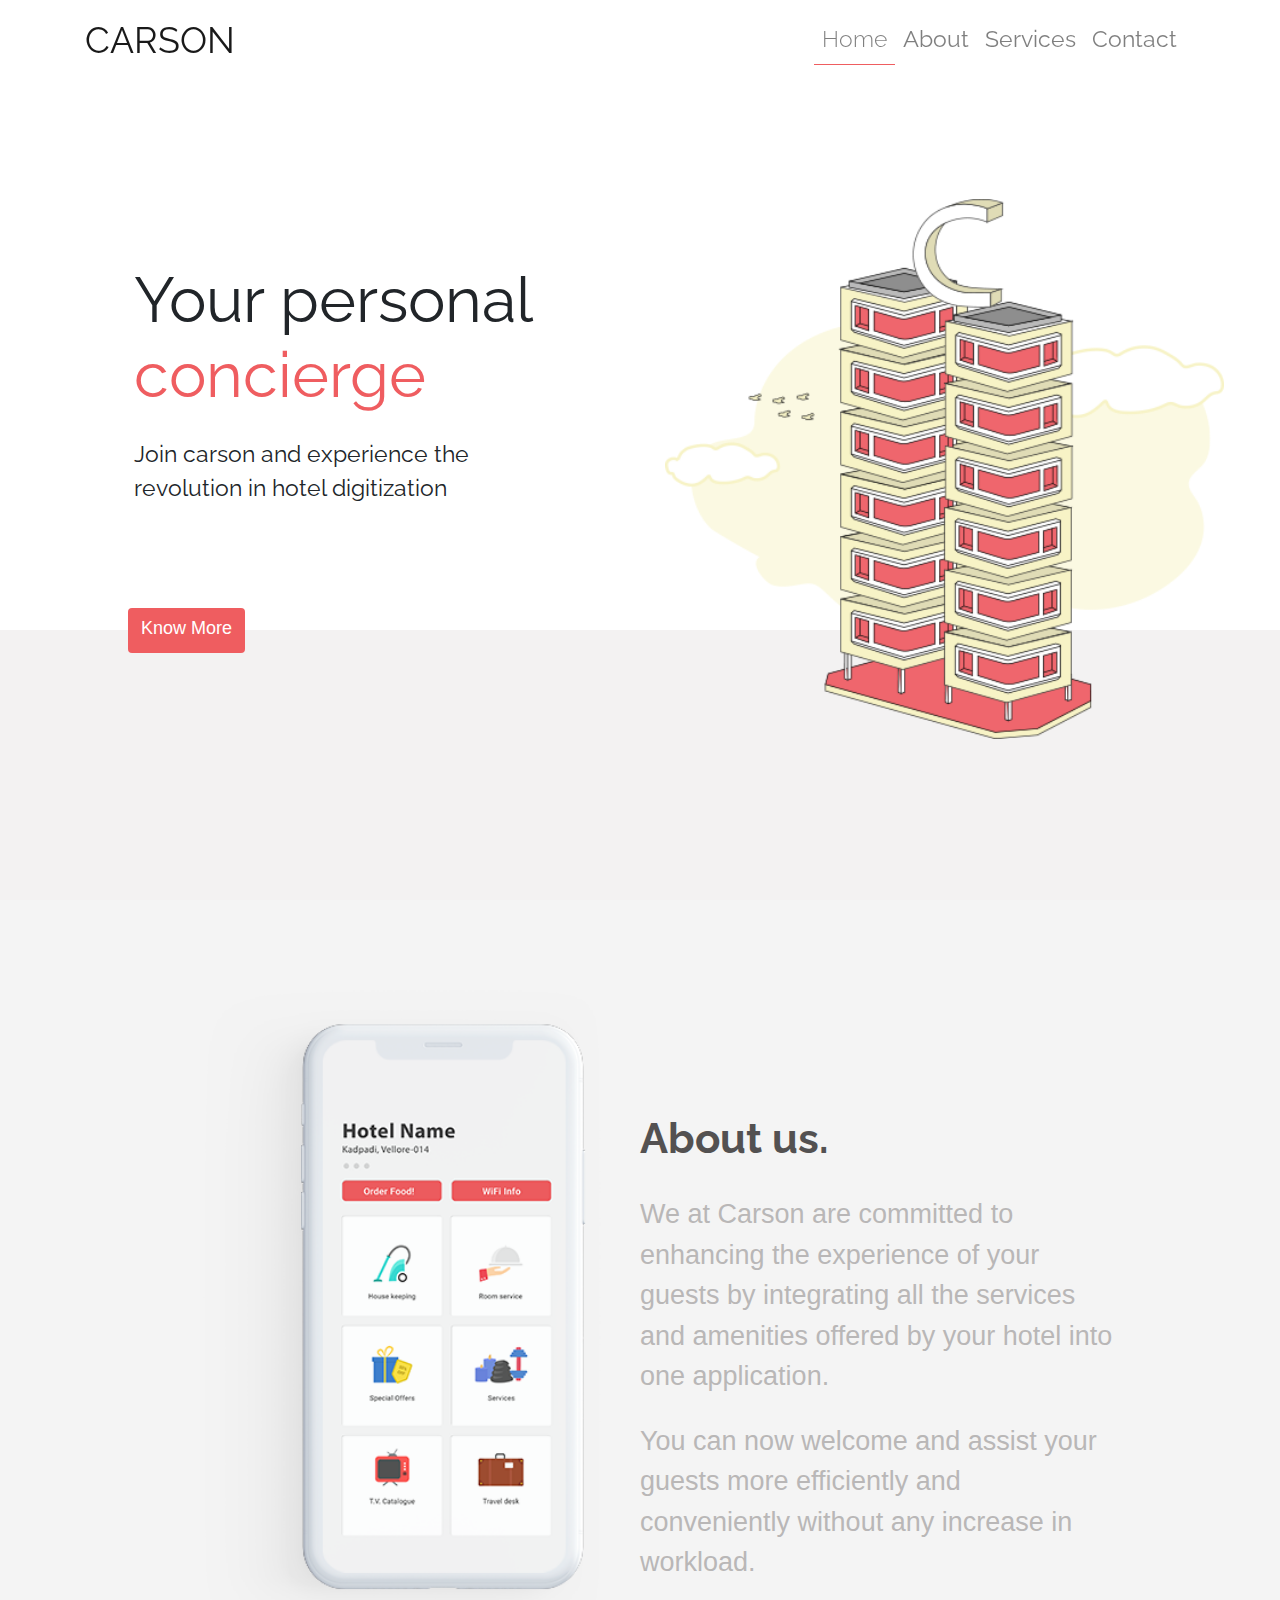
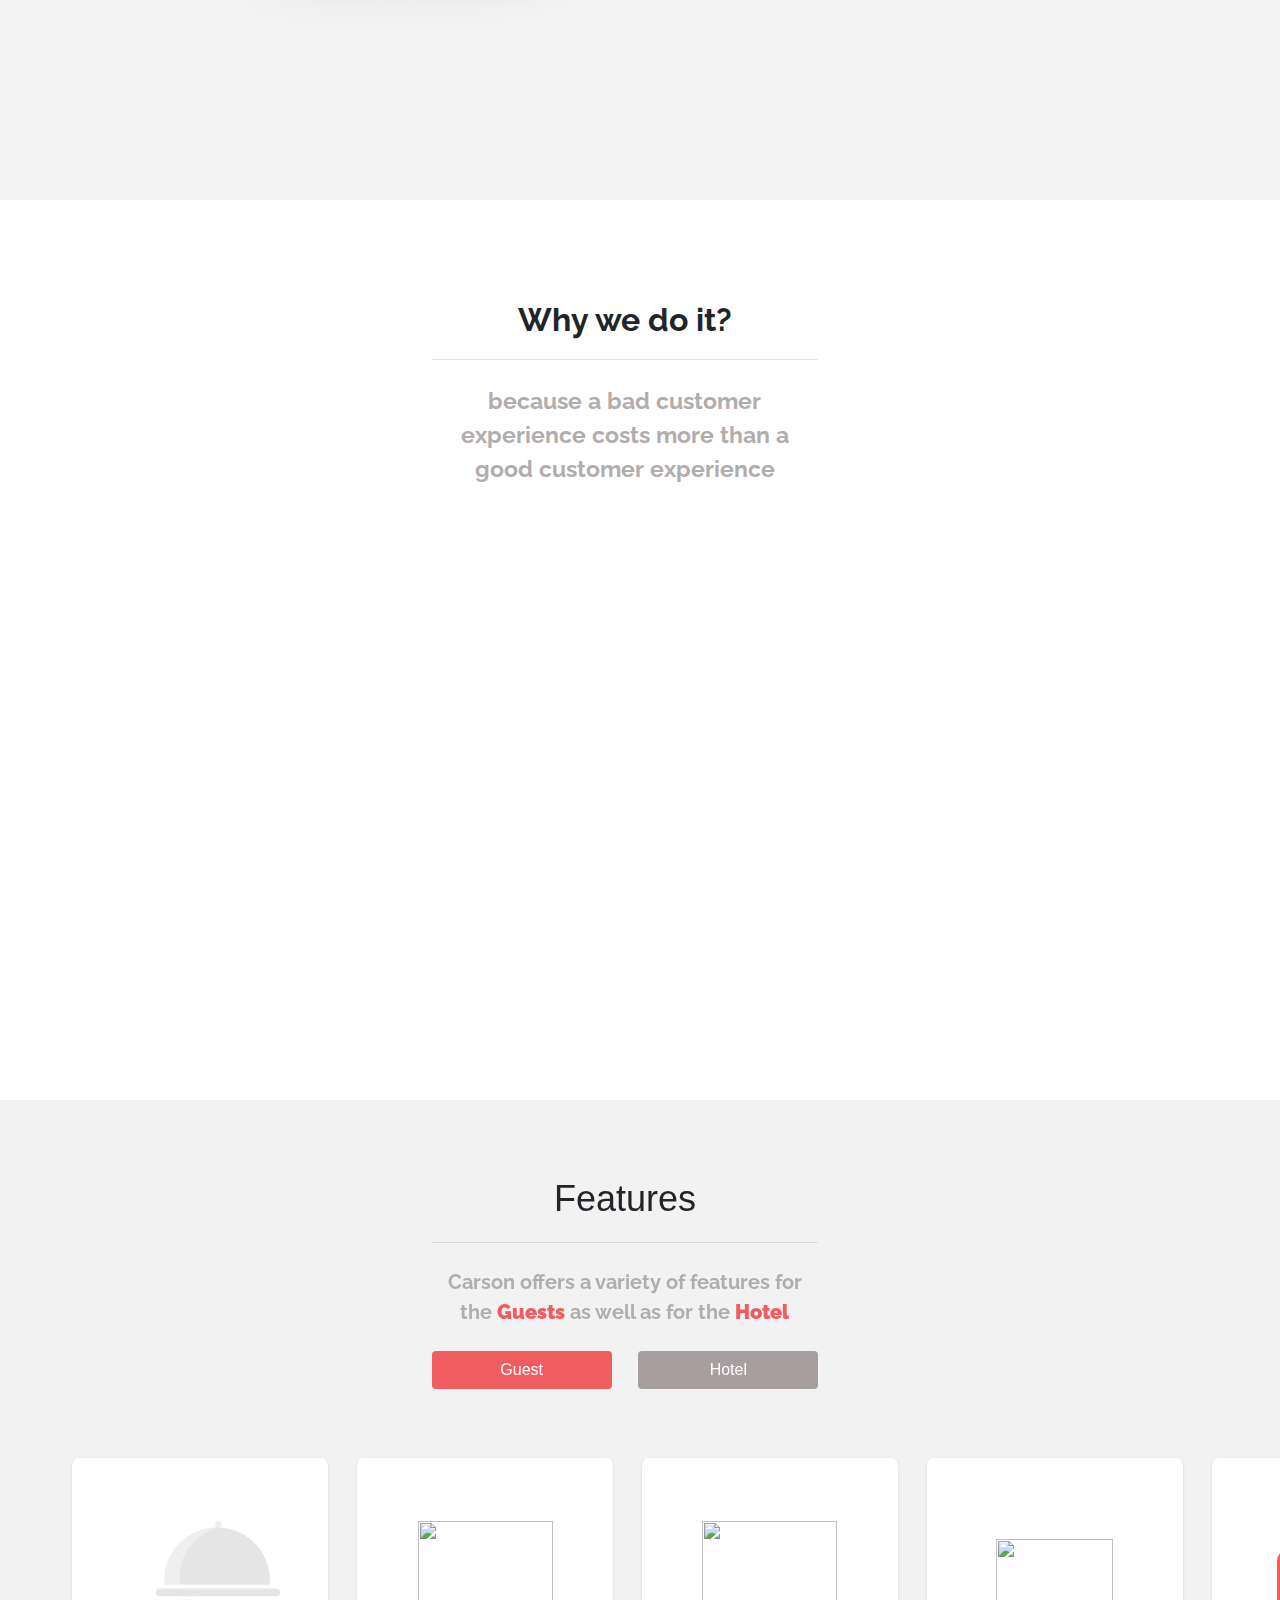
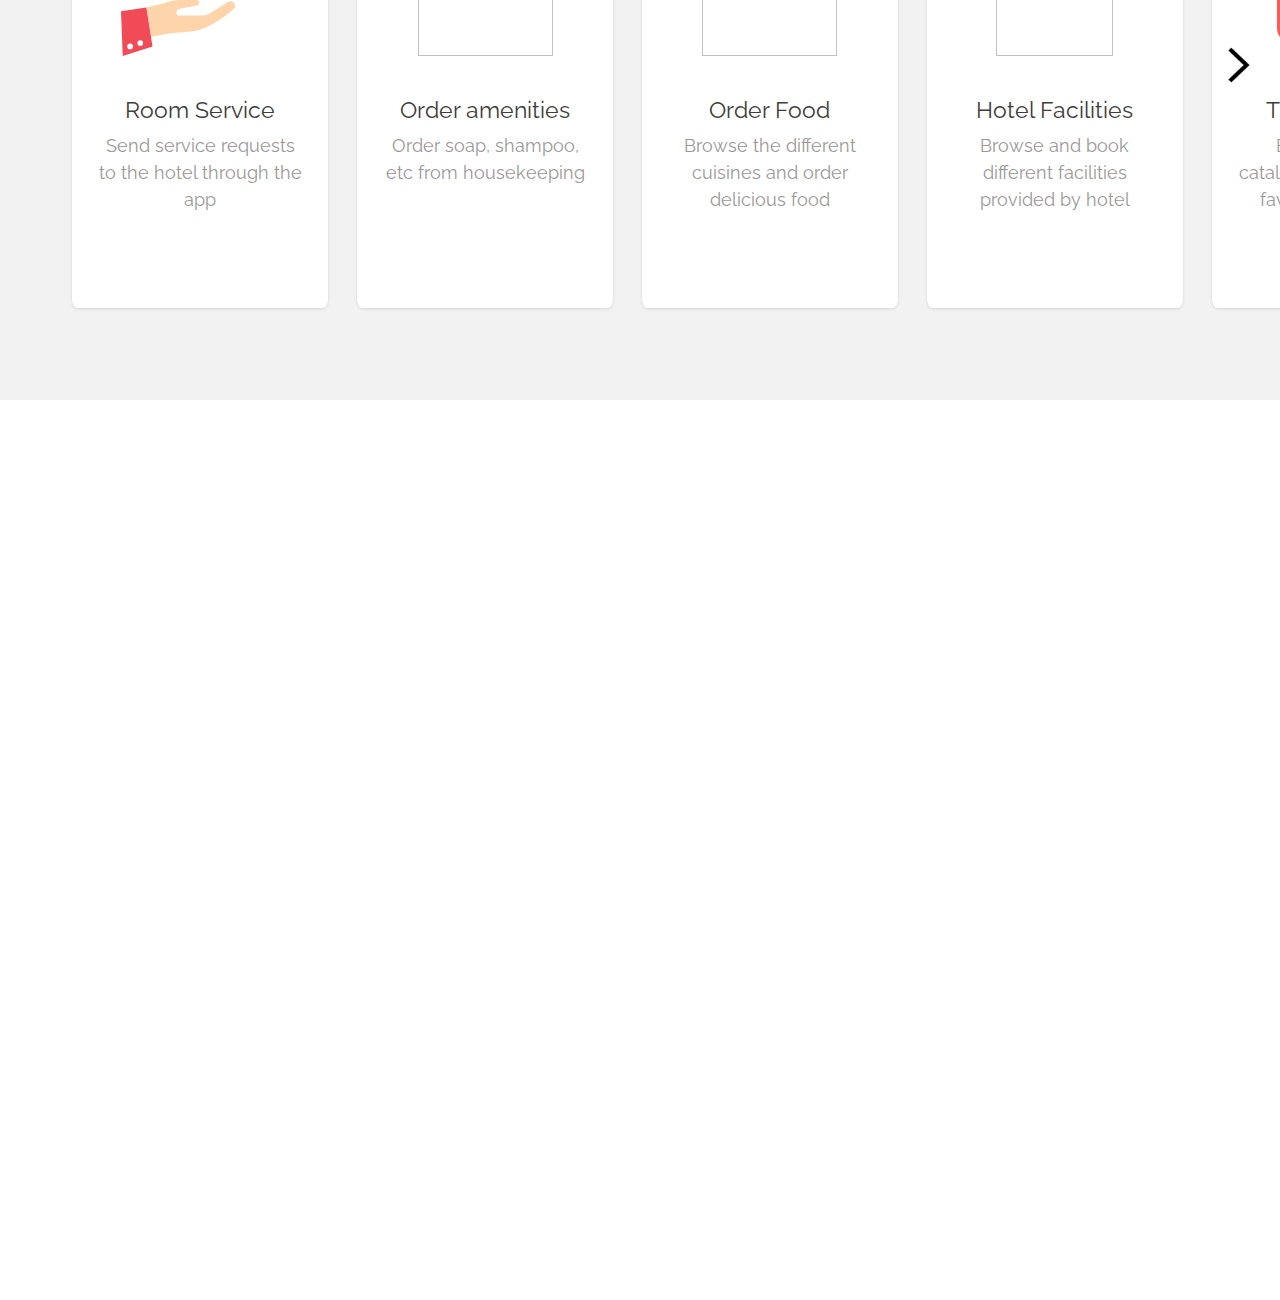
==== commit 7f92ef94: "new ui" ====
--- a/index.html
+++ b/index.html
@@ -1,441 +1,327 @@
-<!doctype html>
-<html lang="en">
-	
-
-	<head>
-		<meta charset="utf-8">
+<html>
+    <head>
+        <meta charset="utf-8">
 		<meta name="viewport" content="width=device-width, initial-scale=1">
 	
 
 		<title>Carson</title>
 		
 		<link rel="stylesheet" type="text/css" href="style/css/bootstrap.min.css" />
-		<link rel="stylesheet" type="text/css" href="style/full_page/jquery.fullPage.css" />
-		<link rel="stylesheet" type="text/css" href="style/css/custom.css" />
+        <link rel="stylesheet" type="text/css" href="style/css/custom.css" />
+        <link rel="shortcut icon" href="images/favicon.ico"/>
 		<link href="https://fonts.googleapis.com/css?family=Berkshire+Swash|Alegreya+Sans:100|Raleway:200|Lato:100" rel="stylesheet">
-		<link rel="stylesheet" href="style/css/animate.css">
-		
-	</head>
-
-	<body>
-
-			<nav class="navbar navbar-expand-lg navbar-light fixed-top" style="padding:0px;width:100%;">
-                    
-                    <a class="navbar-brand" id="#logo_text" href="index.html" style="display:inline; margin-left:7%;padding-top:3vh;"><img src="images/logo.png" id="lg" style="height:8vh;margin-top:-2vh;"/><span id="logo_text" style="font-family: 'Raleway', sans-serif;font-size:4vh;display:inline-block;margin-left:1vw;" >CARSON</span></a>
-                    
-                    <button class="navbar-toggler" type="button" data-toggle="collapse" data-target="#navbarSupportedContent" aria-controls="navbarSupportedContent" aria-expanded="false" aria-label="Toggle navigation">
-                        <span class="navbar-toggler-icon"></span>
-                    </button>
-        
-                    <div class="collapse navbar-collapse " id="navbarSupportedContent"> 
-                        <ul class="navbar-nav mr-auto " style="margin-left:60%;font-size:2.5vh;font-family: 'Raleway', sans-serif;">
-                            <li class="nav-item	">
-                                <a class="nav-link" href="#page1" id="home">Home</a>
-                            </li>
+        <link rel="stylesheet" href="style/css/animate.css">
+        
+        
+        <style>
+        
+        </style>
+    </head>
+
+    <body>
+
+        <nav class="navbar navbar-expand-lg navbar-light fixed-top" >
+            <div class="container">
+                <a class="navbar-brand" id="#logo_text" href="index.html"><span id="logo_text" style="font-family: 'Raleway', sans-serif;font-size:4vh;display:inline-block;margin-left:0vw;" >CARSON</span></a>
+                    
+                <button class="navbar-toggler" type="button" data-toggle="collapse" data-target="#navbarSupportedContent" aria-controls="navbarSupportedContent" aria-expanded="false" aria-label="Toggle navigation">
+                    <span class="navbar-toggler-icon"></span>
+                </button>
+
+                <div class="collapse navbar-collapse " id="navbarSupportedContent"> 
+                    <ul class="navbar-nav mr-auto " style="width:23vmax;margin-left:44vmax;font-size:2.5vh;font-family: 'Raleway', sans-serif;">
+                        <li class="nav-item	">
+                            <a class="nav-link" href="#1" id="home">Home</a>
+                        </li>
+                        
+                        <li class="nav-item">
+                            <a class="nav-link"  href="#2" id="about">About</a> <!-- Questions, survey stats!-->
+                        </li>
+
+                        <li class="nav-item">
+                            <a class="nav-link" href="#4" id="services">Services</a><!-- features !-->
+                        </li>
+
+                        <li class="nav-item">
+                        <a class="nav-link " href="#5" id="contact">Contact</a><!-- download, contact !-->
+                        </li>
+                    </ul>
+
+                </div>
+            </div>
+        </nav>
+
+
+        <div id="wrapper" style="width:100%;">
+
+			
+            <div class="p1" data-anchor="page1" id="1" style="height:100vh;width:100%;"> 
+                
+                <br/><br/>
+
+                <a class="btn km" href="#2" role="button" style="background-color:#EF5D60;color:white;">Know More</a>
+                
+                <div class="row container-fluid align-items-center" style="height:80vh;">
+                    
+                    <div class="col-md-6 col-12" style="max-width:97%;"> 
+                        <div class="main_c" >
+
+                            <div style="font-size:7vh;font-family: 'Raleway', sans-serif;line-height: 1.2;">Your personal <span style="color:#EF5D60;">concierge</span></div><br/>
+                            <div style="font-size:2.5vh;font-family: 'Raleway', sans-serif;width:35vmax;">Join carson and experience the revolution in hotel digitization</div>
+                            <br/><br/>
+
+                        </div>
+                    </div>
+
+                    <div class="col-md-6 col-12" >
+                        <img src="images/building.png" class="hotel hide" />
+                    </div>
+
+                </div>
+                
+
+            </div>
+        
+            <div class="p2"  id="2"  style="height:100vh;width:100%;">
+                
+                <br class="hide"/><br class="hide"/><br/>
+
+                <div class="row container-fluid" style="height:80vh;margin-top:10vmin;">
+                    
+                    <div class="col-md-6 col-12">
+
+                        <div class="iph_box">
+                            <center><img src="images/iphone.png" class="iph"/></center>
+                        </div>
+
+                    </div>
+
+                    <div class="col-md-6 col-12" >
+                        <div class="about_box">
+                            <div class="aboutus"> About us. </div><br/>
+                            <div class="about_cnt">   	
+                                We at Carson are committed to enhancing the experience of your guests by integrating all the services
+                                and amenities offered by your hotel into one application.
+                            </div><br/>
+                            <div class="about_cnt">   
+                                You can now welcome and assist your guests more efficiently and conveniently without any increase in
+                                workload.
+                            </div>
+
+                        </div>
+                    </div>
+
+                </div>
+
+
+            </div>
+        
+            <div class="p3" id="3"  style="height:100vh;width:100%;">
+
+                <br/><br/><br/><br/>
+
+                <div class="row container-fluid">
+                    
+                    <div class="col-4 offset-4">
+                        <center>
+                            <div style="font-size:3.5vh;font-family: 'Raleway', sans-serif;font-weight:bold;">Why we do it?</div><hr/>
+                            <div style="font-size:2.5vh;font-family: 'Raleway', sans-serif;color:rgb(177, 173, 173);font-weight:bold;padding-top:1vh;">because a bad customer experience costs more than a good customer experience</div>
+                        </center>
+                    </div>
+
+                </div>
+                <br/>
+                <div class="row container-fluid">
+                    
+                    <div class="col-10 offset-1" style="position:relative;" >
+
+                        <div style="width:100%;">    
+                            <img class="wow fadeIn sts_txt hide" data-wow-duration="1s" data-wow-delay="1.5s" src="images/survey_text.png"/>
+                            <div class="canvas hide">
+                                    <canvas id="a" style="position:absolute;margin-top:59px;margin-left:59px;"></canvas>
+                                    <canvas id="b" style="position:absolute;margin-top:39px;margin-left:39px;"></canvas>
+                                    <canvas id="c" style="position:absolute;margin-top:19px;margin-left:19px;"></canvas>
+                                    <canvas id="d" style="position:absolute;"></canvas>
+                            </div> 
+                        </div>
+
+
+                    </div>
+
+                </div>
+                
+        
+            </div>
+        
+            
+            <div class="p4" id="4" style="height:100vh;width:100%;background-color:rgb(243, 242, 242);">
+                <br/><br/><br/>
+
+                <div class="row container-fluid"  style="max-width:100%;" >
+                    
+                    <div class="col-4 offset-4">
+                        <center>
+                            <div style="font-size:4vh;font-weight:500;">Features</div>
+                            <hr/>
+                            <div style="font-size:2.2vh;font-family: 'Raleway', sans-serif;color:rgb(177, 173, 173);font-weight:bold;padding-top:1vh;">Carson offers a variety of features for the <strong style="color:#EF5D60">Guests</strong> as well as for the <strong style="color:#EF5D60">Hotel</strong></div>
+                        </center>
+                    </div>
+                </div>
+                <br/>
+                <div class="row container-fluid" >
+                    
+                    <div id="trigger" class="col-4 offset-4">
+                        <center>
+                                <a class="btn" id="gb" role="button" style="background-color:#EF5D60;color:white;width:20vh;">Guest</a>&nbsp;&nbsp;&nbsp;&nbsp;&nbsp;
+                                <a class="btn" id="hb" role="button" style="background-color:rgb(168, 158, 159);color:white;width:20vh;">Hotel</a>
+                        </center>
+                    </div>
+                </div>
+
+                <br/>
+
+                <div class="row container-fluid" style="height:60vh;background-color:rgb(243, 242, 242);">
+                    
+                    <div id="guest_features" class="col-12 hide" style="white-space: nowrap; overflow:scroll; background-color:rgb(243, 242, 242);margin-left:5vh;position:relative;">
+                        
+                        <img id="feature_scroll" src="images/right.png" style="height:6vh;position:absolute;margin-left:90vw;margin-top:25vh;z-index:5;" />
+
+                        <div class="g_f" style="position:relative;">
+                            <div class="fi" ><center><img src="images/roomservice.svg" style="height:15vh;margin-top:7vh;"/></center></div>
+                            <div class="fh" ><center>Room Service</center></div>
+                            <div class="fd" ><center>Send service requests to the hotel through the app</center></div>
+                        </div>
+
+                        <div class="g_f" style="position:relative;">
+                            <div class="fi" ><center><img src="images/amenities.svg" style="height:15vh;margin-top:7vh;"/></center></div>
+                            <div class="fh" ><center>Order amenities</center></div>
+                            <div class="fd" ><center>Order soap, shampoo, etc from housekeeping </center></div>
+                        </div>
+
+                        <div class="g_f" style="position:relative;">
+                            <div class="fi" ><center><img src="images/food.svg" style="height:15vh;margin-top:7vh;"/></center></div>
+                            <div class="fh" ><center>Order Food</center></div>
+                            <div class="fd" ><center>Browse the different cuisines and order delicious food </center></div>
+                        </div>
+                        
+                        <div class="g_f" style="position:relative;">
+                            <div class="fi" ><center><img src="images/services.svg" style="height:13vh;margin-top:9vh;"/></center></div>
+                            <div class="fh" ><center>Hotel Facilities</center></div>
+                            <div class="fd" ><center>Browse and book different facilities provided by hotel </center></div>
+                        </div>
+
+
+                        <div class="g_f" style="position:relative;">
+                            <div class="fi" ><center><img src="images/tv.svg" style="height:15vh;margin-top:7vh;"/></center></div>
+                            <div class="fh" ><center>TV Catalouge</center></div>
+                            <div class="fd" ><center>Browse the T.V. catalouge and find your favourite channels </center></div>
+                        </div>
+                        
+
+                        <div class="g_f" style="position:relative;">
+                            <div class="fi" ><center><img src="images/taxi.svg" style="height:8.5vh;margin-top:12.5vh;"/></center></div>
+                            <div class="fh" ><center>Travel Desk</center></div>
+                            <div class="fd" ><center>Book hotel transport and visit hand picked local attractions</center></div>
+                        </div>
+                        
                             
-                            <li class="nav-item">
-                                <a class="nav-link" href="#page2" id="about">About</a> <!-- Questions, survey stats!-->
-                            </li>
-        
-                            <li class="nav-item">
-                                <a class="nav-link " href="#page3" id="services">Services</a><!-- features !-->
-                            </li>
-        
-                            <li class="nav-item">
-                            <a class="nav-link " href="#page4" id="contact">Contact</a><!-- download, contact !-->
-                            </li>
-                        </ul>
-        
-                    </div>
-                    
-                </nav>
-
-		<div id="wrapper" style="width:100%;border:1px solid pink;">
-
-			<div class="section p1" data-anchor="page1" id="1" style="height:100vh;width:100%;overflow-x: hidden;overflow-y:hidden;"> 
-				
-								
-				<div class="row wbb">
-			
-				<div class="col-8 wb" >
-					
-					<br/><br class="hide"/>
-					<center><div class="row txt">Your personal&nbsp;<span style="color:#ef5d60;">concierge</span></div></center>
-					<br/>
-					<div class="row txt2">Join Carson and experience the revolution in Hotel digitization</div>
-					<br/><br class="hide"/>
-
-					<div class="row illus">
-			
-						<div class="col-md-4 col-12">
-							<center><img src="images/a.png" style="height:12.5vw;"/></center>
-							<center><hr class="hide" style="width:2vw;border-color:#FFC9CB"/></center>
-							<center><span style="font-family: 'Raleway', sans-serif;font-size:2vh;color:#989696;">Order Food</span></center>
-							<center><span class="hide" style="font-family: 'Raleway', sans-serif; font-size:1.5vh; width:12vw; padding-top:2vh; display:inline-block;">browse the different cuisines and order delicious food </span></center>
-						</div>
-						
-						<div class="col-md-4 col-12 ilu" >
-							<center><img src="images/b.png" style="height:12.5vw;"/></center>
-							<center><hr class="hide" style="width:2vw;border-color:#FFC9CB"/></center>
-							<center><span style="font-family: 'Raleway', sans-serif;font-size:2vh;color:#989696;">Search <span class="hide">nearby</span> attractions</span></center>
-							<center><span class="hide" style="font-family: 'Raleway', sans-serif; font-size:1.5vh; width:12vw; padding-top:2vh; display:inline-block;">book hotel transport and visit hand picked local attractions</span></center>  
-						</div>
-				
-						<div class="col-md-4 col-12 ilu">
-							<center><img src="images/c.png" style="height:12.5vw;"/></center>
-							<center><hr class="hide" style="width:2vw;border-color:#FFC9CB"/></center>
-							<center><span  style="font-family: 'Raleway', sans-serif;font-size:2vh;color:#989696;">Order Ameneties</span></center>
-							<center><span class="hide" style="font-family: 'Raleway', sans-serif; font-size:1.5vh; width:12vw; padding-top:2vh; display:inline-block;">order ameneties at the instance of a touch</span></center>
-						</div>
-			
-					</div>
-				</div>
-			
-				</div>
-
-			</div>
-
-			<div class="section p2" data-anchor="page2" id="2"  style="height:100vh;width:100%;overflow-x: hidden;overflow-y:hidden;">
-					<br/><br/><br/><br class="hide"/><br class="hide"/><br class="hide"/>
-				<div class="row" >
-
-					<div class="col-md-6" style="height:50vh;">
-						<span class="aboutus">
-							<span style="font-weight:bold;font-family: 'Raleway', sans-serif;">About Us</span><br/><br/>	
-							We at Carson are committed to enhancing the experience of your guests by integrating all the services
-							and amenities offered by your hotel into one application.</br>
-							You can now welcome and assist your guests more efficiently and conveniently without any increase in
-							workload.
-						</span>
-					</div>
-
-					<div class="col-md-6" style="height:50vh;font-family: 'Raleway', sans-serif;">
-						<div class="iph">
-							<img src="images/phone.png" class="iphone"/>
-						</div>
-					</div>
-
-				</div>
-			</div>
-
-			<div class="section p3" data-anchor="page3" id="3"  style="height:100vh;width:100%;overflow-x: hidden;overflow-y:hidden;">
-				
-				</br></br><br /><br class="hide"/>
-				<center><span style="font-family: 'Alegreya Sans', sans-serif;font-size:5vh;font-weight:lighter;">Why we do it?</span></center>
-				<hr/ style="width:4vw; margin-top:-1px;">
-			
-				<div class="row sts"  >
-
-					<div class="col-md-4 col-12" style="height:25vh;">
-
-						<div>
-								<div style="margin-left:auto;margin-right:auto;width:32%;height:12.5vh;"><canvas id="a" ></canvas></div></center><br class="hide"/><br class="hide"/>
-								<div class="wow fadeIn" style="margin-left:auto;margin-right:auto;vertical-align:middle;font-size:2vh;width:70%;font-family: 'Raleway', sans-serif;"><center>People feel reluctant to ask silly doubts from the reception</center></div>
-						</div>
-
-					</div>
-
-					<div class="col-md-4 col-12" style="height:25vh;">
-						
-						<div>
-								<div style="margin-left:auto;margin-right:auto;width:32%;height:12.5vh;"><canvas id="b" ></canvas></div><br class="hide"/><br class="hide"/>
-								<div class="wow fadeIn" style="margin-left:auto;margin-right:auto;vertical-align:middle;font-size:2vh;width:70%;font-family: 'Raleway', sans-serif;"><center>Do not enquire about the various amenities offered by the hotel</center></div>
-						</div>
-					
-					</div>
-
-					<div class="col-md-4 col-12" style="height:25vh;">
-						<div>
-								<div style="margin-left:auto;margin-right:auto;width:32%;height:12.5vh;"><canvas id="c" ></canvas></div><br class="hide"/><br class="hide"/>
-								<center><div class="wow fadeIn" style="margin-left:auto;margin-right:auto;vertical-align:middle;font-size:2vh;width:70%;font-family: 'Raleway', sans-serif;"><center>People said they'd love to see the resturant menu from an app </center></div>
-						</div>
-					</div>
-					
-				</div>
-
-			</div>
-
-			
-
-			<div class="section p4" data-anchor="page4" id="4" style="width:100%;overflow-x:hidden;">
-				
-				</br></br></br>
-				<center><span style="font-family: 'Alegreya Sans', sans-serif;font-size:5vh;font-weight:lighter;">Features</span></center>
-				<hr/ style="width:4vw; margin-top:-1px;">
-				<br class="hide"/>
-				<div class="row " style="width:90vw;margin-left:auto;margin-right:auto;font-family: 'Raleway', sans-serif;" >
-						
-						<div class="col-md-3 col-6 feat">
-							
-							<div style="width:70%; height:70%;margin:auto;margin-top:15%;padding-top:2vmin;">
-								<center><img src="images/Pink amenities.svg" style="height:7vh;"/></center>
-								<center><div style="padding-top:2vh;font-weight:bold;">Order Supplies</div></center>
-								<center><div class="hide" style="vertical-align:middle;font-size:1.8vh;padding-top:2vh;">Order soap, shampoo, etc from housekeeping </div></center>
-							</div>
-
-						</div>
-							
-						<div class="col-md-3 col-6 feat">
-							<div style="width:70%; height:70%;margin:auto;margin-top:15%;padding-top:2vmin;">
-								<center><img src="images/pink dumbell.svg" style="height:7vh;"/></center>
-								<center><div style="padding-top:2vh;font-weight:bold;">Hotel facilities</div></center>
-								<center><div class="hide" style="vertical-align:middle;font-size:1.8vh;padding-top:2vh;">Browse and book different facilities provided by hotel</div></center>
-							</div>
-						</div>
-
-						<div class="col-md-3 col-6 feat">
-								<div style="width:70%; height:70%;margin:auto;margin-top:15%;padding-top:2vmin;">
-								<center><img src="images/pink pizzaa.svg" style="height:7vh;"/></center>
-								<center><div style="padding-top:2vh;font-weight:bold;">Order food</div></center>
-								<center><div class="hide" style="vertical-align:middle;font-size:1.8vh;padding-top:2vh;">Order your favorite dishes right from the room</div></center>
-							</div>	
-						</div><br/>
-					
-						<div class="col-md-3 col-6 feat">
-							<div style="width:70%; height:70%;margin:auto;margin-top:15%;padding-top:2vmin;">
-								<center><img src="images/room service.svg" style="height:7vh;"/></center>
-								<center><div style="padding-top:2vh;font-weight:bold;">Request clean-up</div></center>
-								<center><div class="hide" style="vertical-align:middle;font-size:1.8vh;padding-top:2vh;">Call for room cleaning from housekeeping</div></center>
-							</div>	
-						</div>
-				</div>
-
-				<div class="row" style="width:90vw;margin-left:auto;margin-right:auto;font-family: 'Raleway', sans-serif;" >
-						
-					<div class="col-md-3 col-6 feat">
-						<div style="width:70%; height:70%;margin:auto;margin-top:15%;padding-top:2vmin;">
-								<center><img src="images/room laundry.svg" style="height:7vh;"/></center>
-								<center><div style="padding-top:2vh;font-weight:bold;">Give laundry</div></center>
-								<center><div class="hide" style="vertical-align:middle;font-size:1.8vh;padding-top:2vh;">Request the hotel staff to collect laundry</div></center>
-							</div>
-					</div>
-						
-					<div class="col-md-3 col-6 feat">
-							<div style="width:70%; height:70%;margin:auto;margin-top:15%;padding-top:2vmin;">
-								<center><img src="images/travel.svg" style="height:7vh;"/></center>
-								<center><div style="padding-top:2vh;font-weight:bold;">Travel Desk</div></center>
-								<center><div class="hide" style="vertical-align:middle;font-size:1.8vh;padding-top:2vh;">Book hotel taxi or request your car from the vallet</div></center>
-							</div>
-					</div>
-
-					<div class="col-md-3 col-6 feat">
-							<div style="width:70%; height:70%;margin:auto;margin-top:15%;padding-top:2vmin;">
-								<center><img src="images/tv_1.svg" style="height:7vh;"/></center>
-								<center><div style="padding-top:2vh;font-weight:bold;">T.V. Catalouge</div></center>
-								<center><div class="hide" style="vertical-align:middle;font-size:1.8vh;padding-top:2vh;">Browse the T.V. catalouge and find your favourite channels</div></center>
-							</div>	
-					</div>
-				
-					<div class="col-md-3 col-6 feat">
-						<div style="width:70%; height:70%;margin:auto;margin-top:15%;padding-top:2vmin;">
-								<center><img src="images/pink dumbell.svg" style="height:7vh;"/></center>
-								<center><div style="padding-top:2vh;font-weight:bold;">24x7 chat </div></center>
-								<center><div class="hide" style="vertical-align:middle;font-size:1.8vh;padding-top:2vh;">Chat with the hotel staff and track your orders </div></center>
-							</div>	
-					</div>
-					
-				</div>
-				
-			</div>
-
-
-			<div class="section p5" data-anchor="page5" id="5" style="height:100vh;overflow-x: hidden;overflow-y:hidden;">
-				<br/><br/><br/><br/><br/><br/><br/><br/>
-				<div class="row">
-					<div class="col-12" style="height:40vmin;margin-top:60vmax; background-color:rgba(206, 203, 203, 0.75);">
-						<div class="row">
-
-							<div class="col-4" style="height:35vh;border:1px solid red;margin-top:1.5vmin;">
-								<div class="row">
-									<div class="col-11" style="border:1px solid green;height:15vmin;"></div>
-								</div>
-								<div class="row">
-
-								</div>
-							</div>
-							
-							<div class="col-4" style="height:35vh;border:1px solid red;margin-top:1.5vmin;">
-
-							</div>
-							
-							<div class="col-4" style="height:35vh;border:1px solid red;margin-top:1.5vmin;">
-							
-							</div>		
-
-						</div>
-					</div>
-				</div>
-									
-			</div>
-			
-
-
-		</div>
-		
-		<script src="style/js/jquery.min.js"></script>
-		<script src="style/js/stats.js"></script>
-		<script src="style/full_page/jquery.fullPage.js"></script>
+                        
+                    </div>
+
+
+                    <div id="hotel_features" class="col-12" style="white-space: nowrap; overflow:scroll; background-color:rgb(243, 242, 242);display:none;">
+                        
+                        <div class="g_f" style="position:relative;">
+                            <div class="fi" ><center><img src="images/room service.svg" style="height:15vh;margin-top:7vh;"/></center></div>
+                            <div class="fh" ><center>Feature i</center></div>
+                            <div class="fd" ><center>feature details in a more elaborated form so that there is some text </center></div>
+                        </div>
+
+                        <div class="g_f" style="position:relative;">
+                            <div class="fi" ><center><img src="images/pink pizzaa.svg" style="height:15vh;margin-top:7vh;"/></center></div>
+                            <div class="fh" ><center>Feature i</center></div>
+                            <div class="fd" ><center>feature details in a more elaborated form so that there is some text </center></div>
+                        </div>
+
+                        <div class="g_f" style="position:relative;">
+                            <div class="fi" ><center><img src="images/tv_1.svg" style="height:15vh;margin-top:7vh;"/></center></div>
+                            <div class="fh" ><center>Feature i</center></div>
+                            <div class="fd" ><center>feature details in a more elaborated form so that there is some text </center></div>
+                        </div>
+                        
+                        <div class="g_f" style="position:relative;">
+                            <div class="fi" ><center><img src="images/pink dumbell.svg" style="height:15vh;margin-top:7vh;"/></center></div>
+                            <div class="fh" ><center>Feature i</center></div>
+                            <div class="fd" ><center>feature details in a more elaborated form so that there is some text </center></div>
+                        </div>
+
+
+                        <div class="g_f" style="position:relative;">
+                            <div class="fi" ><center><img src="images/Pink amenities.svg" style="height:10vh;margin-top:7vh;"/></center></div>
+                            <div class="fh" ><center>Feature i</center></div>
+                            <div class="fd" ><center>feature details in a more elaborated form so that there is some text </center></div>
+                        </div>
+                        
+
+                        <div class="g_f" style="position:relative;">
+                            <div class="fi" ><center><img src="images/pink pizzaa.svg" style="height:15vh;margin-top:7vh;"/></center></div>
+                            <div class="fh" ><center>Feature i</center></div>
+                            <div class="fd" ><center>feature details in a more elaborated form so that there is some text </center></div>
+                        </div>
+                        
+                            
+                        
+                    </div>
+
+                </div>
+                
+            </div>
+            
+        
+            <div class="p5" id="5" style="height:100vh;width:100%;">
+                <br/><br/><br/><br/><br/><br/>
+                <span class="glyphicon glyphicon-menu-right" aria-hidden="true"></span>
+                <span class="glyphicon glyphicon-search" aria-hidden="true"></span>
+                        
+            </div>
+
+
+        <script src="style/js/jquery.min.js"></script>
+        <script src="style/js/navbar.js"></script>
+        <script src="style/js/survey.js"></script>
 		<script src="style/js/bootstrap.min.js"></script>
-		<script src="style/js/wow.min.js"></script>
+        <script src="style/js/wow.min.js"></script>
+        
 		<script>
 		new WOW().init();
+        
+        $('#feature_scroll').click(function(){
+            
+            $('#guest_features').scrollLeft(550);
+            $('#feature_scroll').css('display','none');
+
+        });
+
+        $("#hb").click(function(){
+
+            $("#hb").css('background-color','#EF5D60');
+            $("#gb").css('background-color','rgb(168, 158, 159)');
+            
+            $("#hotel_features").css('display','initial');
+            $("#guest_features").css('display','none');
+        });
+
+        $("#gb").click(function(){
+           
+            $("#gb").css('background-color','#EF5D60');
+            $("#hb").css('background-color','rgb(168, 158, 159)');
+
+            $("#hotel_features").css('display','none');
+            $("#guest_features").css('display','initial');
+
+        });
+        
 		</script>
-		<script>
-			//alert($(window).width() );
-			$(document).ready(function() {
-				
-					$('#wrapper').fullpage({
-					verticalCentered: false,
-					scrollBar:true,
-					touchSensitivity: 1
-					//horizontalCentered: false
-				});
-				
-			});
-
-			
-			var x= $("#1").offset().top;
-
-			if ($(window).width() < 768) {
-
-				$('p1').removeClass('section');
-				$('p2').removeClass('section');
-				$('p3').removeClass('section');
-				$('p4').removeClass('section');
-				$('p5').removeClass('section');
-				
-			}
-
-			
-			var targetOffset1 = $("#1").offset().top;
-			var targetOffset2 = $("#2").offset().top;
-			var targetOffset3 = $("#3").offset().top;
-			var targetOffset4 = $("#4").offset().top;
-			var targetOffset5 = $("#5").offset().top;
-
-			//console.log(targetOffset1);
-		//	console.log(targetOffset2);
-		//	console.log(targetOffset3);
-		//	console.log(targetOffset4);
-
-			$('#home').addClass('highlight');
-			
-
-			$(document).scroll(function() {
-
-				//console.log($(this).scrollTop());
-				//console.log('\n');
-
-				//$('.p1').css("opacity","$(this).scrollTop()-726");
-				if( $(this).scrollTop() > 200 )
-				{
-					$('#home').css('color','#EF5D60');
-					$('#about').css('color','#EF5D60');
-					$('#services').css('color','#EF5D60');
-					$('#contact').css('color','#EF5D60');
-					$('#logo_text').css('color','#EF5D60');
-					$('#lg').css('height','6vh');
-					//$('nav').css('box-shadow','0px -30px 80px 1px');
-
-					$('#home').css('transition','color 1s');
-					$('#about').css('transition','color 1s');
-					$('#services').css('transition','color 1s');
-					$('#contact').css('transition','color 1s');
-					$('#logo_text').css('transition', 'color 0.5s');
-					$('#lg').css('transition','height 0.5s');
-
-				}
-				else
-				{
-
-					$('#home').css('color','white');
-					$('#about').css('color','white');
-					$('#services').css('color','white');
-					$('#contact').css('color','white');
-					$('nav').css('box-shadow','0px 0px 0px 0px');
-					$('#logo_text').css('color','white');
-					$('#lg').css('height','8vh');
-
-					$('#home').css('transition','color 0.5s');
-					$('#about').css('transition','color 0.5s');
-					$('#services').css('transition','color 0.5s');
-					$('#contact').css('transition','color 0.5s');
-					$('#logo_text').css('transition', 'color 0.5s');
-					$('#lg').css('transition','height 0.5s');
-				}
-				if( $(this).scrollTop() <= targetOffset1 )
-				{
-
-					//alert('home');
-					$('#about').removeClass('highlight');
-					$('#contact').removeClass('highlight');
-					$('#services').removeClass('highlight');
-
-					$('#home').addClass('highlight');
-
-					//console.log("t1 : "+targetOffset1);
-					//console.log("t2 : "+targetOffset2);
-					//console.log("t3 : "+targetOffset3);
-					//console.log("t4 : "+targetOffset4);
-				}
-				else if( $(this).scrollTop() > targetOffset1  && $(this).scrollTop() <= targetOffset2) {
-					
-					//alert('about');
-					$('#home').removeClass('highlight');
-					$('#contact').removeClass('highlight');
-					$('#services').removeClass('highlight');
-					
-					$('#about').addClass('highlight');
-
-					
-				} 
-				else if( $(this).scrollTop() > targetOffset2  && $(this).scrollTop() <= targetOffset3 )
-				{
-
-					//alert('about');
-					$('#home').removeClass('highlight');
-					$('#contact').removeClass('highlight');
-					$('#services').removeClass('highlight');
-					
-					$('#about').addClass('highlight');
-
-				}
-				else if( $(this).scrollTop() > targetOffset3  && $(this).scrollTop() <= targetOffset4 )
-				{
-					//alert('services');
-					$('#home').removeClass('highlight');
-					$('#contact').removeClass('highlight');
-					$('#about').removeClass('highlight');
-					
-					$('#services').addClass('highlight');
-
-					
-				}
-				else
-				{
-					//alert('contact');
-					$('#home').removeClass('highlight');
-					$('#services').removeClass('highlight');
-					$('#about').removeClass('highlight');
-
-					$('#contact').addClass('highlight');
-
-				}
-			});
-		</script>
-		
-		
-	</body>
-
-
-</html> 
-
-
-
-
-
-
-
-
-
-
+    </body>
+
+</html>--- a/style/css/custom.css
+++ b/style/css/custom.css
@@ -1,149 +1,165 @@
+.highlight{
+    border-bottom: 1px solid #EF5D60;
+    font-weight:300;
+    color:black;
+}
 
 
-nav{
+.p1::before{
+    content:'';
+    position:absolute; 
+    width:100%;
+    height:30vh;
+    top:70vh;
+    background-color:rgb(243, 242, 242);
+}
 
-	background-color:rgba(255,255,255,0);
-	z-index: 999;
+.km{
+    position:absolute;
+    height:5vh;
+    top:67.5vh;
+    left:10%;
+    font-size:2vh;
+}
+
+.p2{
+    background: url('../../images/back2.png');
+    background-size:100% 100%;
+    background-repeat: no-repeat;
 
 }
 
-#home,#contact,#services,#about
-{
-	color:white;
+
+.hotel{
+    height:60vh;margin-top:13.5vh;margin-left:25px;
 }
 
-body{
-	
-	background-image:url('../../images/site_bg.png');
-	background-repeat: no-repeat;
-	background-size:cover;
-	overflow-x: hidden;
+.main_c{
+    width:70%;margin-left:20%;
 }
 
-.p1{
-background-image: url('../../images/p1.png');
-background-size:100vw 100vh;
-background-repeat: no-repeat;
+.iph{
+    height:72vh;margin-top:-8vh;
+}
+
+.iph_box{
+    width:70%;margin-left:30%;
+}
+
+.about_box{
+    margin-top:5vh;
+}
+.aboutus{
+    font-size:4.7vh;font-family: 'Raleway', sans-serif;font-weight:bold;color:rgb(83, 81, 81)
+}
+.about_cnt{
+    width:80%;font-size:3vh;color:rgb(185, 183, 183);
+}
+
+.sts_txt{
+    position:absolute;
+    height:302.5px;
+    margin-top:62px;
+    margin-left:141px;
+}
+
+.canvas{
+    
+    position:absolute;
+    height:302.5px;
+    width:320px;
+
+    margin-left:401px;
+    margin-top:74px;
+}
+
+.g_f{
+    display:inline-block;
+    margin-top:5vh;
+    border-radius: 2%;
+    box-shadow: 0 1px 3px rgba(0,0,0,0.12);
+    height:50vh;
+    width: 20vw;
+    margin-left:1%;
+    margin-right:1%;
+    white-space: normal;background:white;
+}
+
+.fi{
+    position:absolute;
+    width:100%;
+    height:60%;
+    margin-top:0%;
+}
+
+.fh{
+    padding-top:2vh;
+    width:100%;
+    height:10%;
+    margin-top:85%;
+    position:absolute;
+    color:rgb(63, 60, 60);
+    font-family: 'Raleway', sans-serif;font-size:2.5vh;
+}
+
+.fd{
+    padding-top:2vh;
+    width:80%;
+    margin-left:10%;
+    height:30%;
+    margin-top:100%;
+    position:absolute;
+    font-family: 'Raleway', sans-serif;
+    font-size:2vh;
+    color:rgb(155, 151, 151);
+}
+
+#feature_scroll{
+    cursor: pointer;
+}
+
+@media only screen and (max-width: 769px) {
+
+.about_box{
+    margin-top:2vh;
+    margin-left:3vw;
+}
+
+.aboutus{
+    font-size:4vh;font-family: 'Raleway', sans-serif;font-weight:bold;color:rgb(83, 81, 81);
+}
+
+.about_cnt{
+    width:100%;font-size:2.7vh;color:rgb(185, 183, 183);
+}
+
+.iph_box{
+    margin-left:0%;
+   
 }
 
 
 
-#logo_text{color:white;}
-.pos_fix{
-	border: 1px solid red;
-	padding-right: 0px;
-	padding-left: 0px;
-	margin-right: auto;
-	margin-left: auto;
-	width:90%;
+.iph{
+    height:32vh;margin-top:0vh;
+    
+    margin-left:-30vmin;
 }
 
 
-.highlight{
-	border-bottom: 1px solid #EF5D60;
-	
-}
-.wb{
-	height:70vh;margin-left:auto;margin-right:auto;background-color:#ffffff;box-shadow:1px 1px 15px rgba(0,0,0,0.2);
+.main_c{
+    width:70%;margin-left:10%;
 }
 
-.ios{
-	width:200px;
-	height:56px;
-	background-image:url('../../images/ios.png');
-	background-size: contain;
-	background-repeat: no-repeat;
+.hotel{
+    height:25vh;margin-top:-10vh;margin-left:45vw;
 }
-.android{
-	width:200px;
-	height:58px;
-	background-image:url('../../images/android.png');
-	background-size: contain;
-	background-repeat: no-repeat;
-}
-.txt{
-	width:50vw; font-size:4vh;color:#393939; font-family: 'Raleway', sans-serif;padding-left:12.5vw;
-}
-.txt2{
-	width:50vw; font-size:2vh;color:#989696;font-family: 'Raleway', sans-serif;padding-left:9.2vw;
-	margin-left:auto;margin-right:auto;
-}
-
-.illus{
-	padding-left:3vw;
-	padding-right:3vw;
-}
-
-.wbb{
-	margin-top:20vh;
-}
-
-.aboutus{
-	margin-top:5%;
-	margin-left:22%;
-	display:inline-block;
-	font-family: 'Raleway', sans-serif;
-	font-size:3.2vh;width:76%;
-}
-
-.iphone{
-	height:40vmax; margin-top:-9vh;margin-left:10vw;
+    
+.hide{
+    display:none;
 }
 
 
-.sts{
-	width:90vw;
-	margin-left:auto;
-	margin-right:auto;
-	padding:5vh;
-	height:30vh;
-	margin-top:8%;
-}
 
-.ilu{
-	padding-top:0;
-}
-
-@media only screen and (max-width: 500px) {
-	
-	.ilu{
-		padding-top:2vh;
-	}
-	.sts{
-		width:90vw;margin-left:auto;margin-right:auto;height:40vh;margin-top:-5%;
-		
-	}
-	.iphone{
-		height:36vmax; margin-top:0vh;margin-left:0vw;
-	}
-	
-	.hide{
-		display:none !important;
-	}
-
-	.txt{
-		padding-left:0vw;
-		text-align:center;
-	}
-
-	.txt2{
-		padding-left:0vw;
-	}
-
-	.wb{
-		height:75vh;margin-left:auto;margin-right:auto;background-color:#ffffff;box-shadow:1px 1px 15px rgba(0,0,0,0.2);
-	}
-
-	.wbb{
-		margin-top:15vh;
-	}
-
-	.aboutus{
-		margin-top:5%;
-		margin-left:10%;
-		display:inline-block;
-		font-family: 'Raleway', sans-serif;
-		font-size:5vw;width:76%;
-	}
 
 }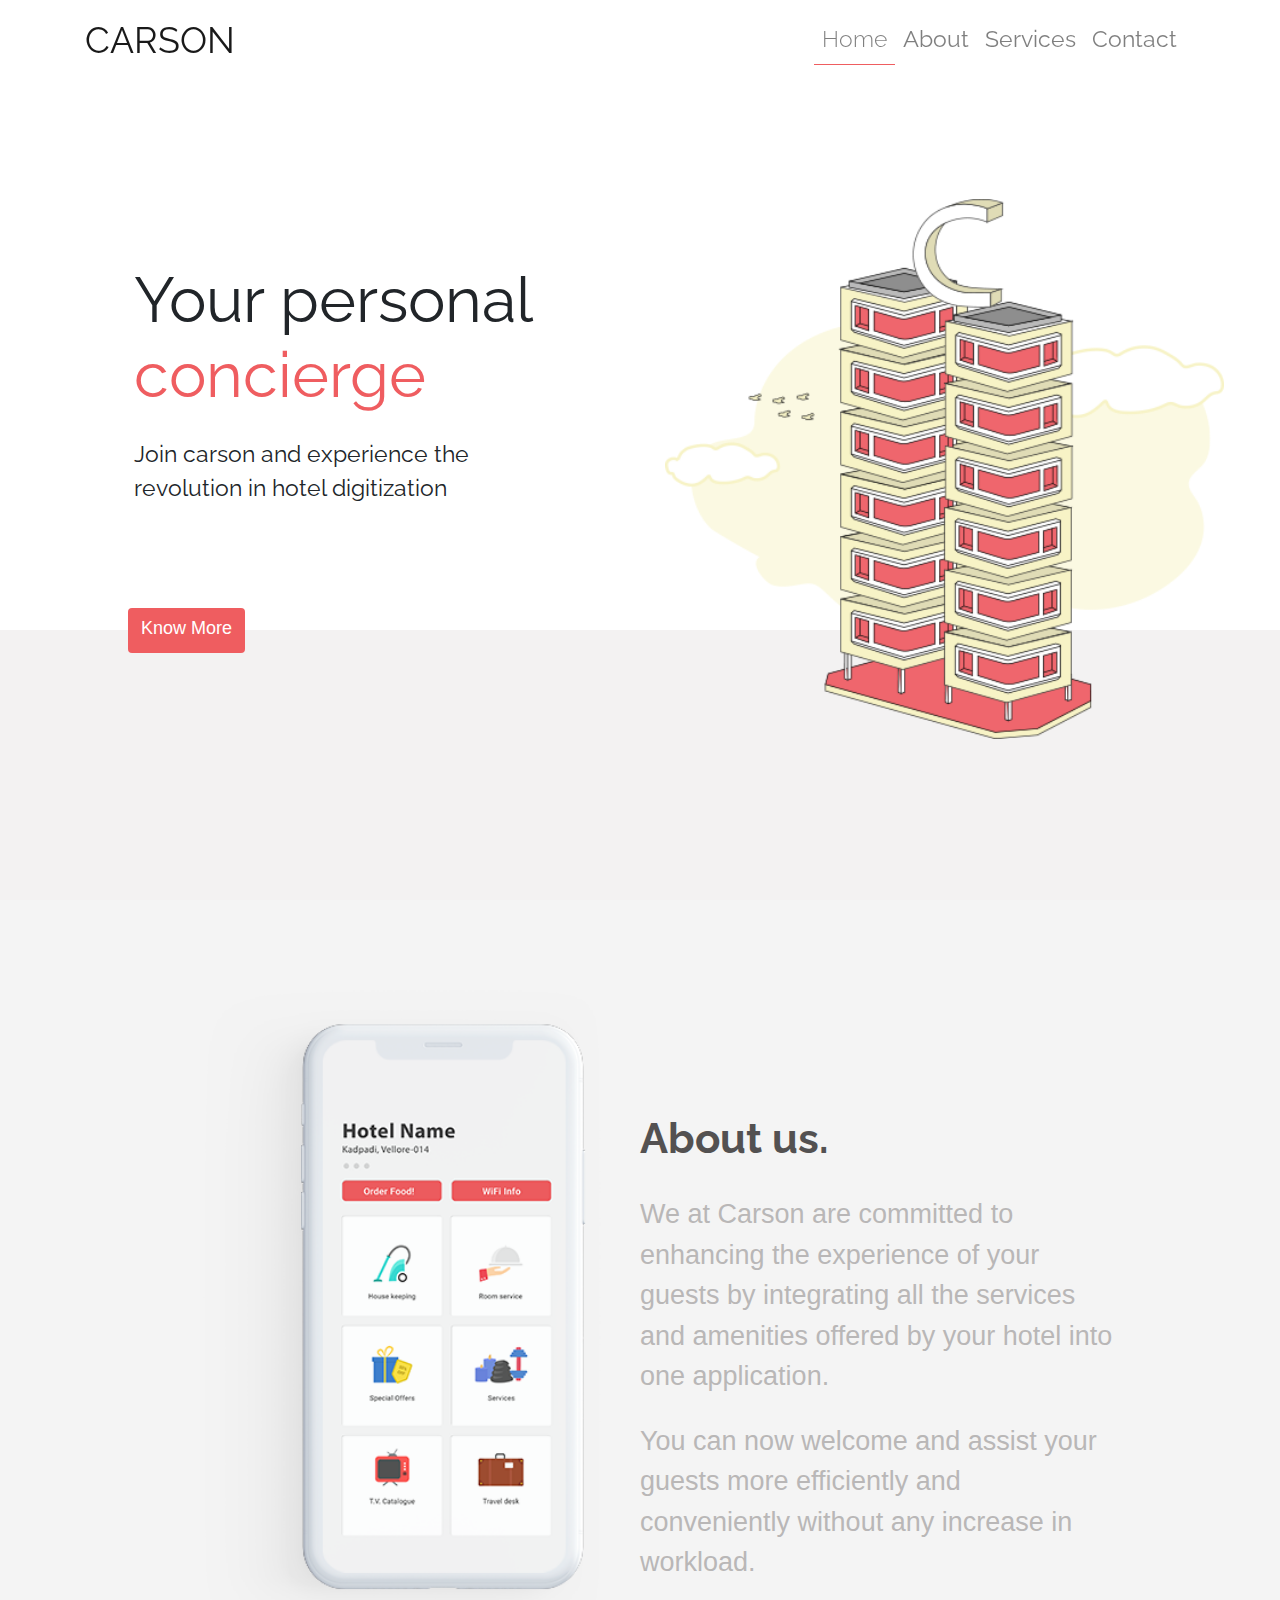
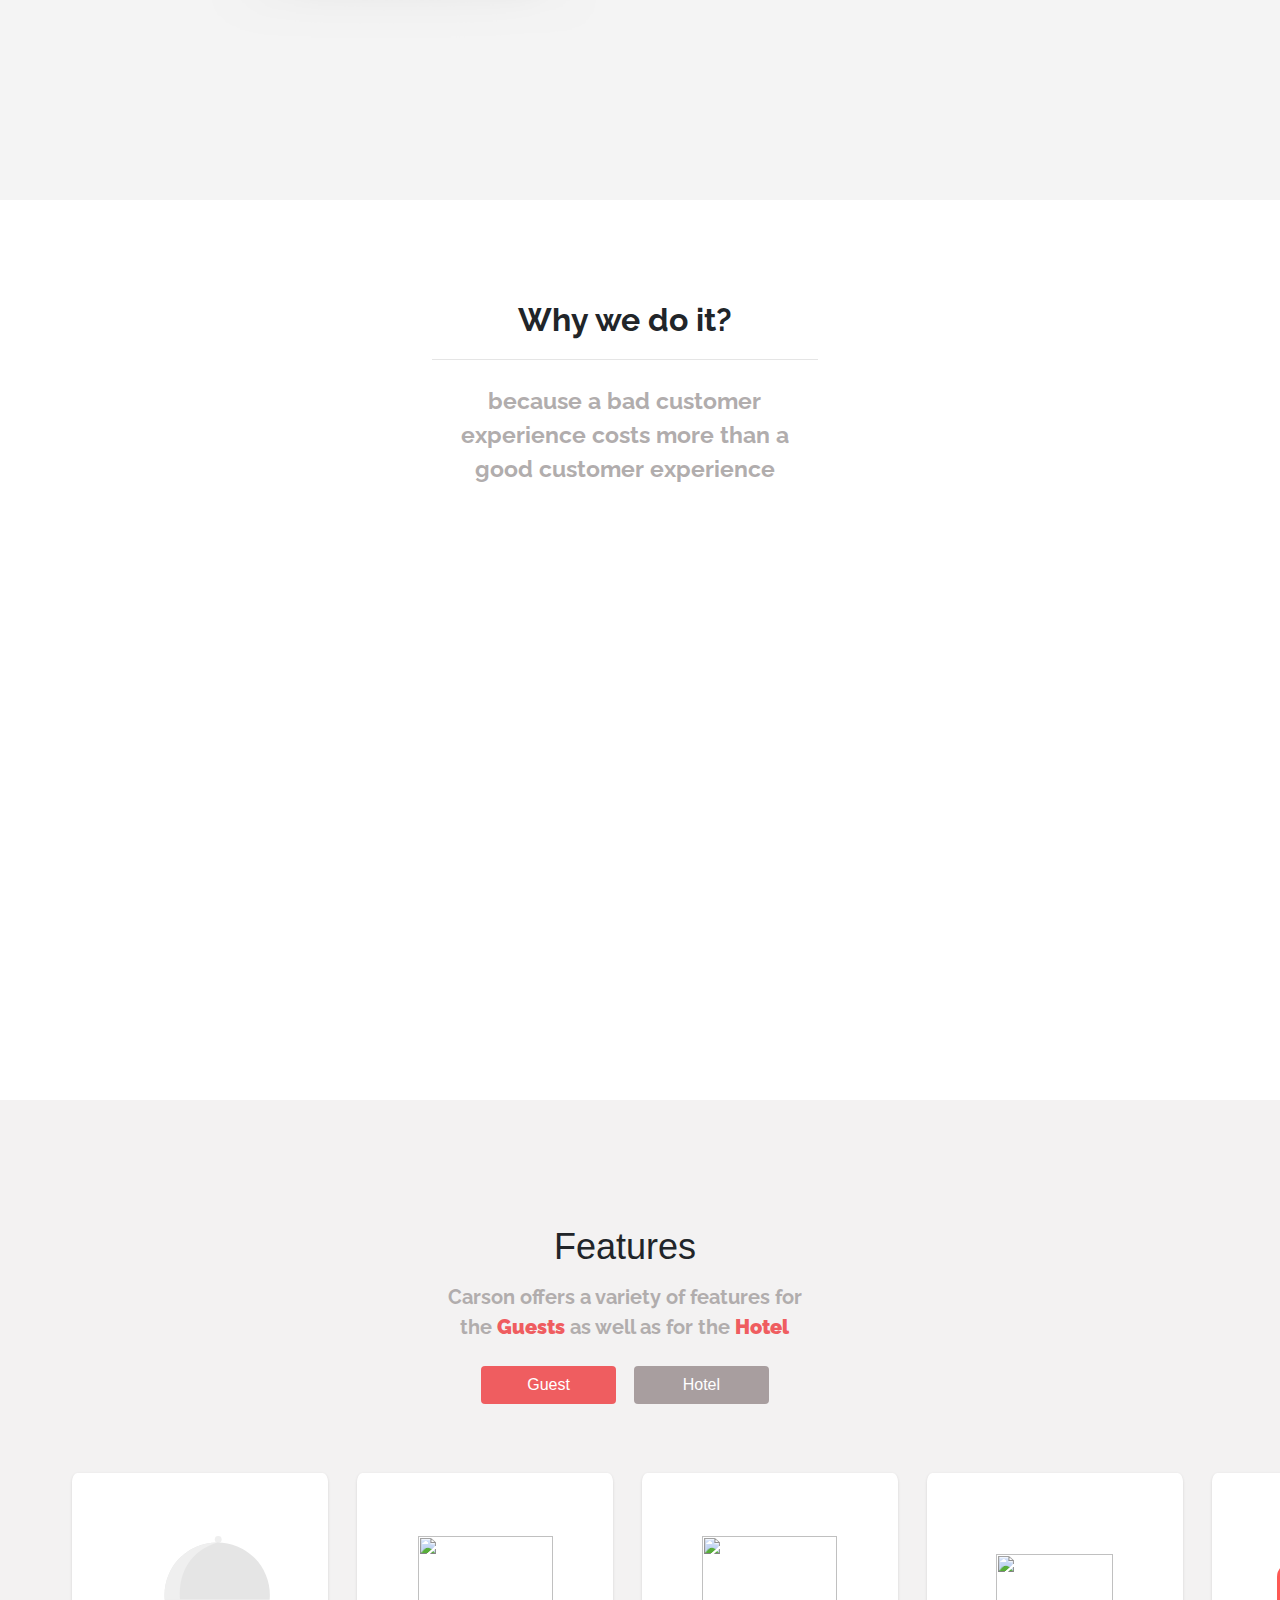
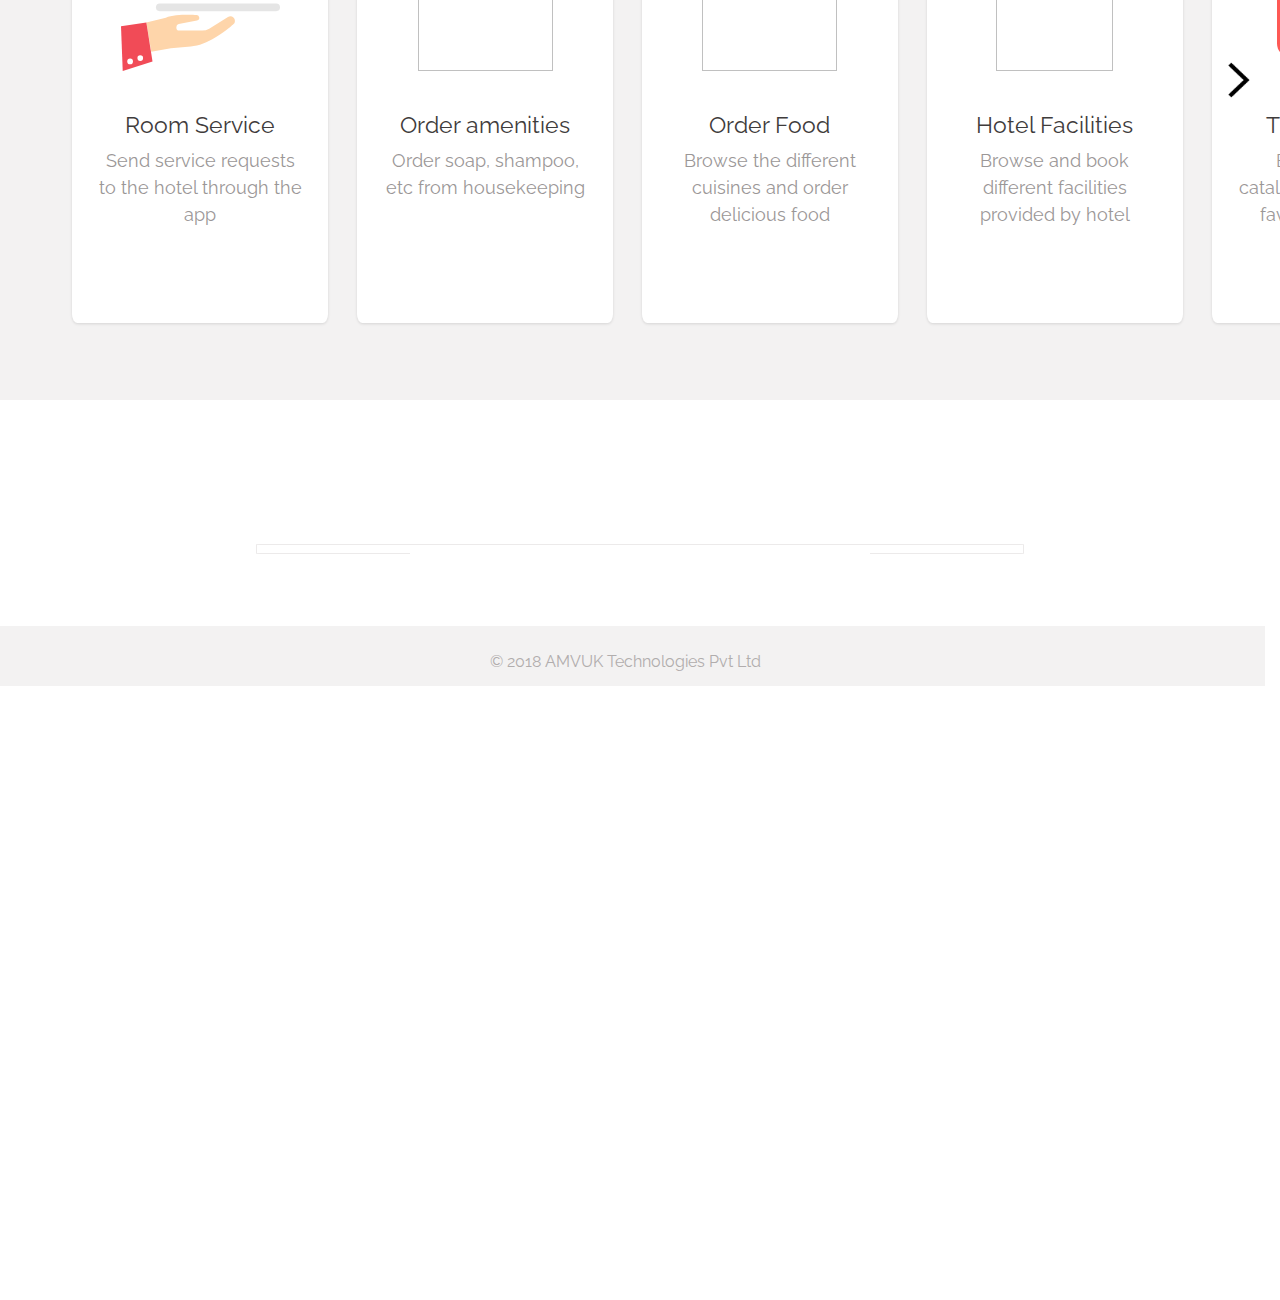
==== commit bb4633b8: "contact form added" ====
--- a/index.html
+++ b/index.html
@@ -122,7 +122,7 @@
 
                 <div class="row container-fluid">
                     
-                    <div class="col-4 offset-4">
+                    <div class="col-md-4 offset-md-4 col-10 offset-1">
                         <center>
                             <div style="font-size:3.5vh;font-family: 'Raleway', sans-serif;font-weight:bold;">Why we do it?</div><hr/>
                             <div style="font-size:2.5vh;font-family: 'Raleway', sans-serif;color:rgb(177, 173, 173);font-weight:bold;padding-top:1vh;">because a bad customer experience costs more than a good customer experience</div>
@@ -155,14 +155,14 @@
         
             
             <div class="p4" id="4" style="height:100vh;width:100%;background-color:rgb(243, 242, 242);">
-                <br/><br/><br/>
+                <br/><br/><br/><br/><br/>
 
                 <div class="row container-fluid"  style="max-width:100%;" >
                     
                     <div class="col-4 offset-4">
                         <center>
                             <div style="font-size:4vh;font-weight:500;">Features</div>
-                            <hr/>
+                            
                             <div style="font-size:2.2vh;font-family: 'Raleway', sans-serif;color:rgb(177, 173, 173);font-weight:bold;padding-top:1vh;">Carson offers a variety of features for the <strong style="color:#EF5D60">Guests</strong> as well as for the <strong style="color:#EF5D60">Hotel</strong></div>
                         </center>
                     </div>
@@ -172,8 +172,8 @@
                     
                     <div id="trigger" class="col-4 offset-4">
                         <center>
-                                <a class="btn" id="gb" role="button" style="background-color:#EF5D60;color:white;width:20vh;">Guest</a>&nbsp;&nbsp;&nbsp;&nbsp;&nbsp;
-                                <a class="btn" id="hb" role="button" style="background-color:rgb(168, 158, 159);color:white;width:20vh;">Hotel</a>
+                                <a class="btn" id="gb" role="button" style="background-color:#EF5D60;color:white;width:15vh;">Guest</a>&nbsp;&nbsp;&nbsp;
+                                <a class="btn" id="hb" role="button" style="background-color:rgb(168, 158, 159);color:white;width:15vh;">Hotel</a>
                         </center>
                     </div>
                 </div>
@@ -182,7 +182,7 @@
 
                 <div class="row container-fluid" style="height:60vh;background-color:rgb(243, 242, 242);">
                     
-                    <div id="guest_features" class="col-12 hide" style="white-space: nowrap; overflow:scroll; background-color:rgb(243, 242, 242);margin-left:5vh;position:relative;">
+                    <div id="guest_features" class="col-12 hide" onscroll="hideArrow()" style="white-space: nowrap; overflow:scroll; background-color:rgb(243, 242, 242);margin-left:5vh;position:relative;">
                         
                         <img id="feature_scroll" src="images/right.png" style="height:6vh;position:absolute;margin-left:90vw;margin-top:25vh;z-index:5;" />
 
@@ -219,7 +219,7 @@
                         
 
                         <div class="g_f" style="position:relative;">
-                            <div class="fi" ><center><img src="images/taxi.svg" style="height:8.5vh;margin-top:12.5vh;"/></center></div>
+                            <div class="fi" ><center><img src="images/taxi.svg" style="height:7.7vh;margin-top:12.5vh;"/></center></div>
                             <div class="fh" ><center>Travel Desk</center></div>
                             <div class="fd" ><center>Book hotel transport and visit hand picked local attractions</center></div>
                         </div>
@@ -229,7 +229,7 @@
                     </div>
 
 
-                    <div id="hotel_features" class="col-12" style="white-space: nowrap; overflow:scroll; background-color:rgb(243, 242, 242);display:none;">
+                    <div id="hotel_features" class="col-12" style="white-space: nowrap; overflow:scroll; background-color:rgb(243, 242, 242);display:none;margin-left:5vh;">
                         
                         <div class="g_f" style="position:relative;">
                             <div class="fi" ><center><img src="images/room service.svg" style="height:15vh;margin-top:7vh;"/></center></div>
@@ -280,9 +280,21 @@
         
             <div class="p5" id="5" style="height:100vh;width:100%;">
                 <br/><br/><br/><br/><br/><br/>
-                <span class="glyphicon glyphicon-menu-right" aria-hidden="true"></span>
-                <span class="glyphicon glyphicon-search" aria-hidden="true"></span>
-                        
+                <div class="cognito" style="position:relative;margin-left:20%;width:60%;border:1px solid rgb(236, 234, 234);border-radius:2%;padding:4px;">
+                    <div style="position:absolute;height:6%;left:20%;bottom:0;width:60%;background-color:white;z-index:100;"></div>
+                    <script src="https://services.cognitoforms.com/s/Nr55QPwn0UiSK_NXGrOxyg"></script>
+                    <script>Cognito.load("forms", { id: "2" });</script>
+                </div>
+                <br/><br/><br/>
+
+                <div class="row container-fluid" style="bottom:0;background-color:rgb(243, 242, 242);height:60px;">
+                
+                    <div class="col-12"><br/>
+                        <center style="color:rgb(177, 173, 173);font-family: 'Raleway', sans-serif;">&copy; 2018 AMVUK Technologies Pvt Ltd </center>
+                    </div>
+                    
+                </div>
+                
             </div>
 
 
@@ -295,9 +307,17 @@
 		<script>
 		new WOW().init();
         
+        console.log( 'leftsc: ' + $('#guest_features').scrollLeft() );
+        
+        function hideArrow(){
+            $('#feature_scroll').css('transition','visibility 300ms, opacity 300ms');
+            $('#feature_scroll').css('visibility','hidden');
+            $('#feature_scroll').css('opacity','0');
+        }
+
         $('#feature_scroll').click(function(){
             
-            $('#guest_features').scrollLeft(550);
+            $('#guest_features').animate( { scrollLeft: '550' }, 700);
             $('#feature_scroll').css('display','none');
 
         });
@@ -306,6 +326,9 @@
 
             $("#hb").css('background-color','#EF5D60');
             $("#gb").css('background-color','rgb(168, 158, 159)');
+
+            $("#hb").css('transition','background-color 500ms');
+            $("#gb").css('transition','background-color 500ms');
             
             $("#hotel_features").css('display','initial');
             $("#guest_features").css('display','none');
--- a/style/css/custom.css
+++ b/style/css/custom.css
@@ -14,6 +14,7 @@
     background-color:rgb(243, 242, 242);
 }
 
+
 .km{
     position:absolute;
     height:5vh;
@@ -28,6 +29,7 @@
     background-repeat: no-repeat;
 
 }
+
 
 
 .hotel{
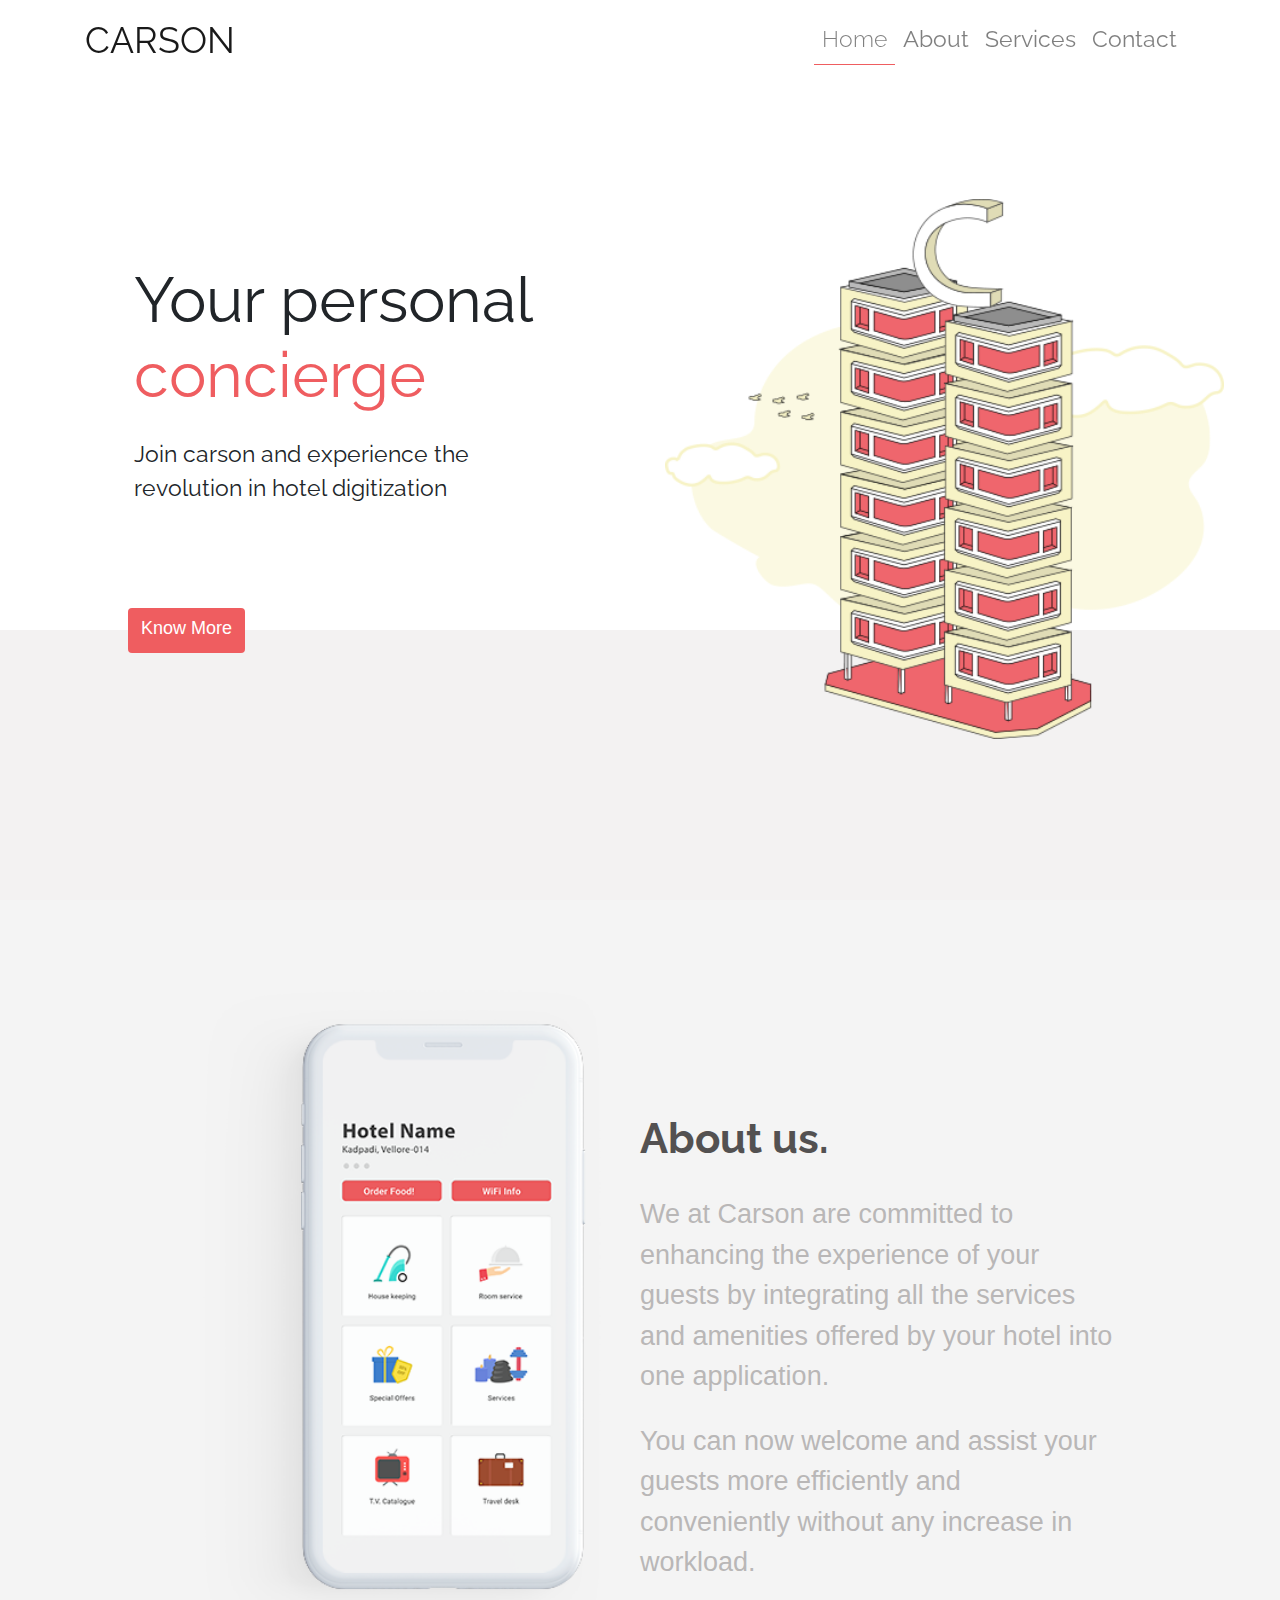
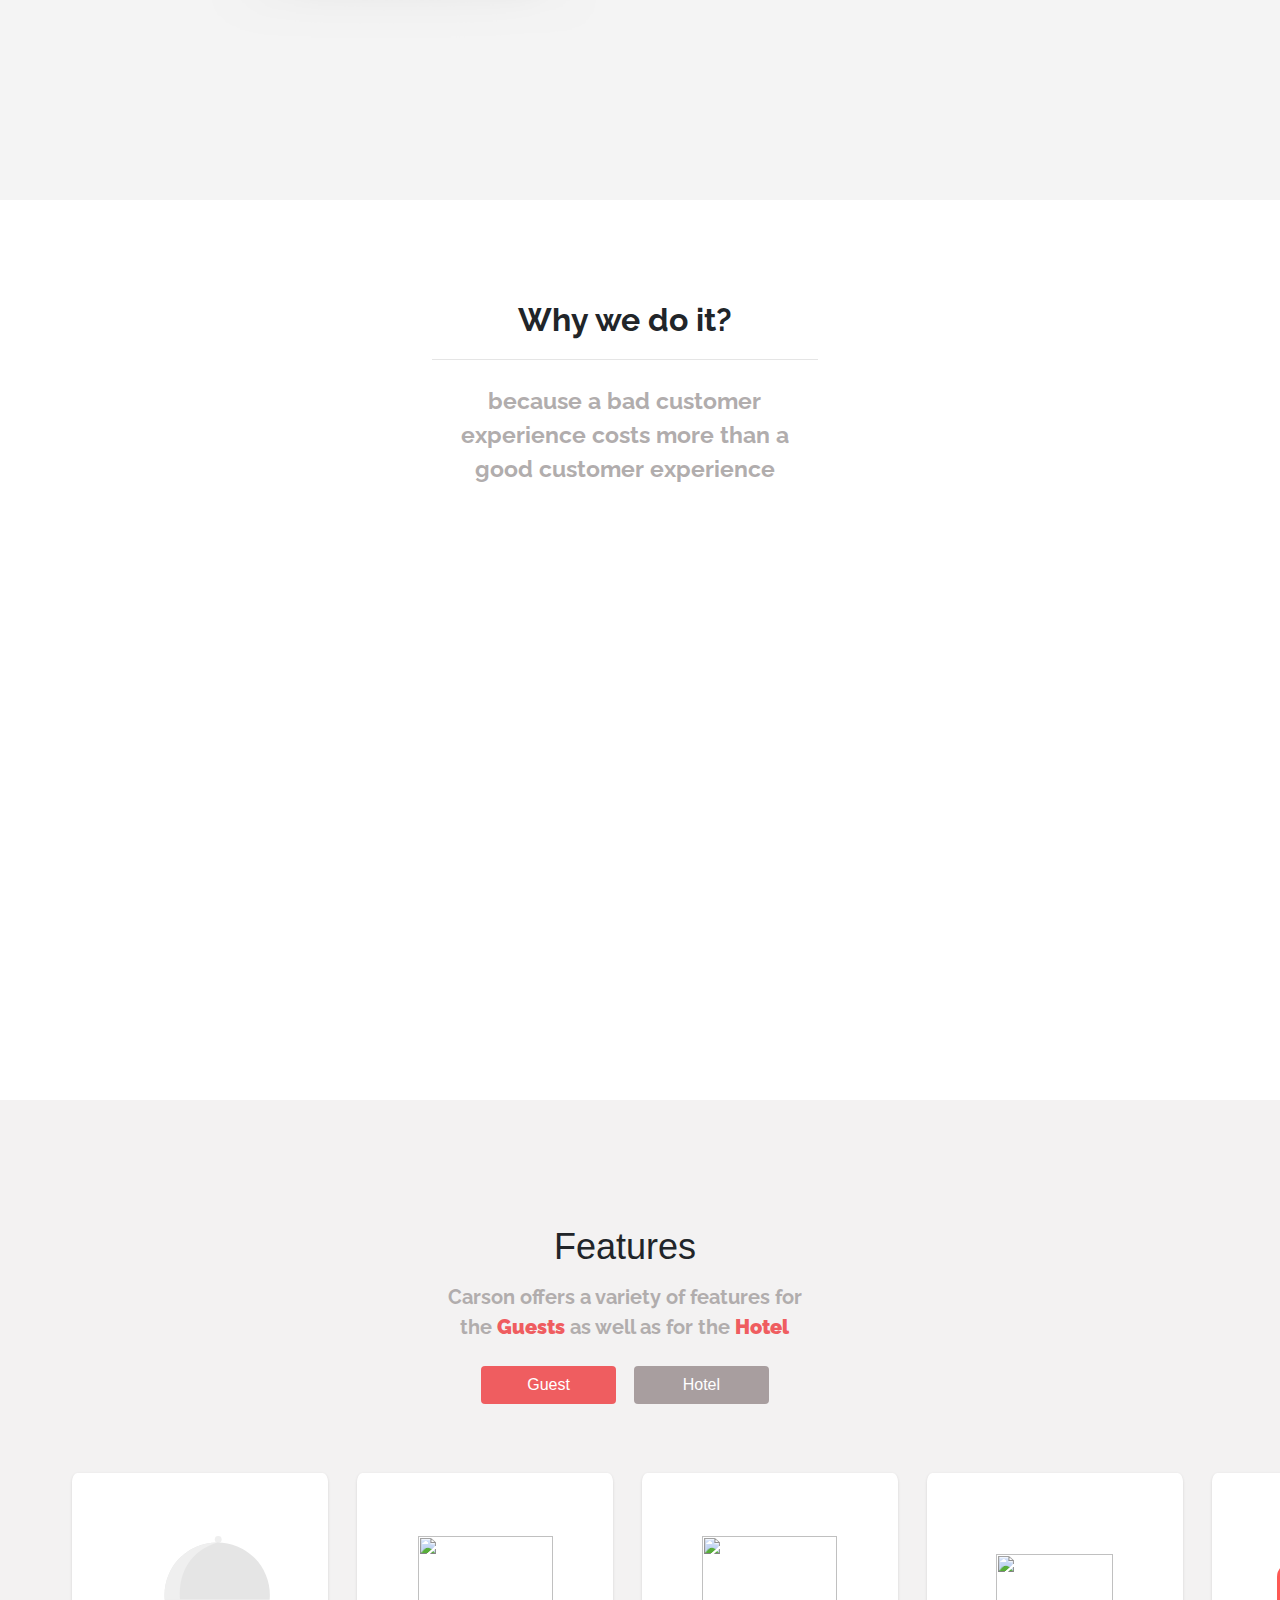
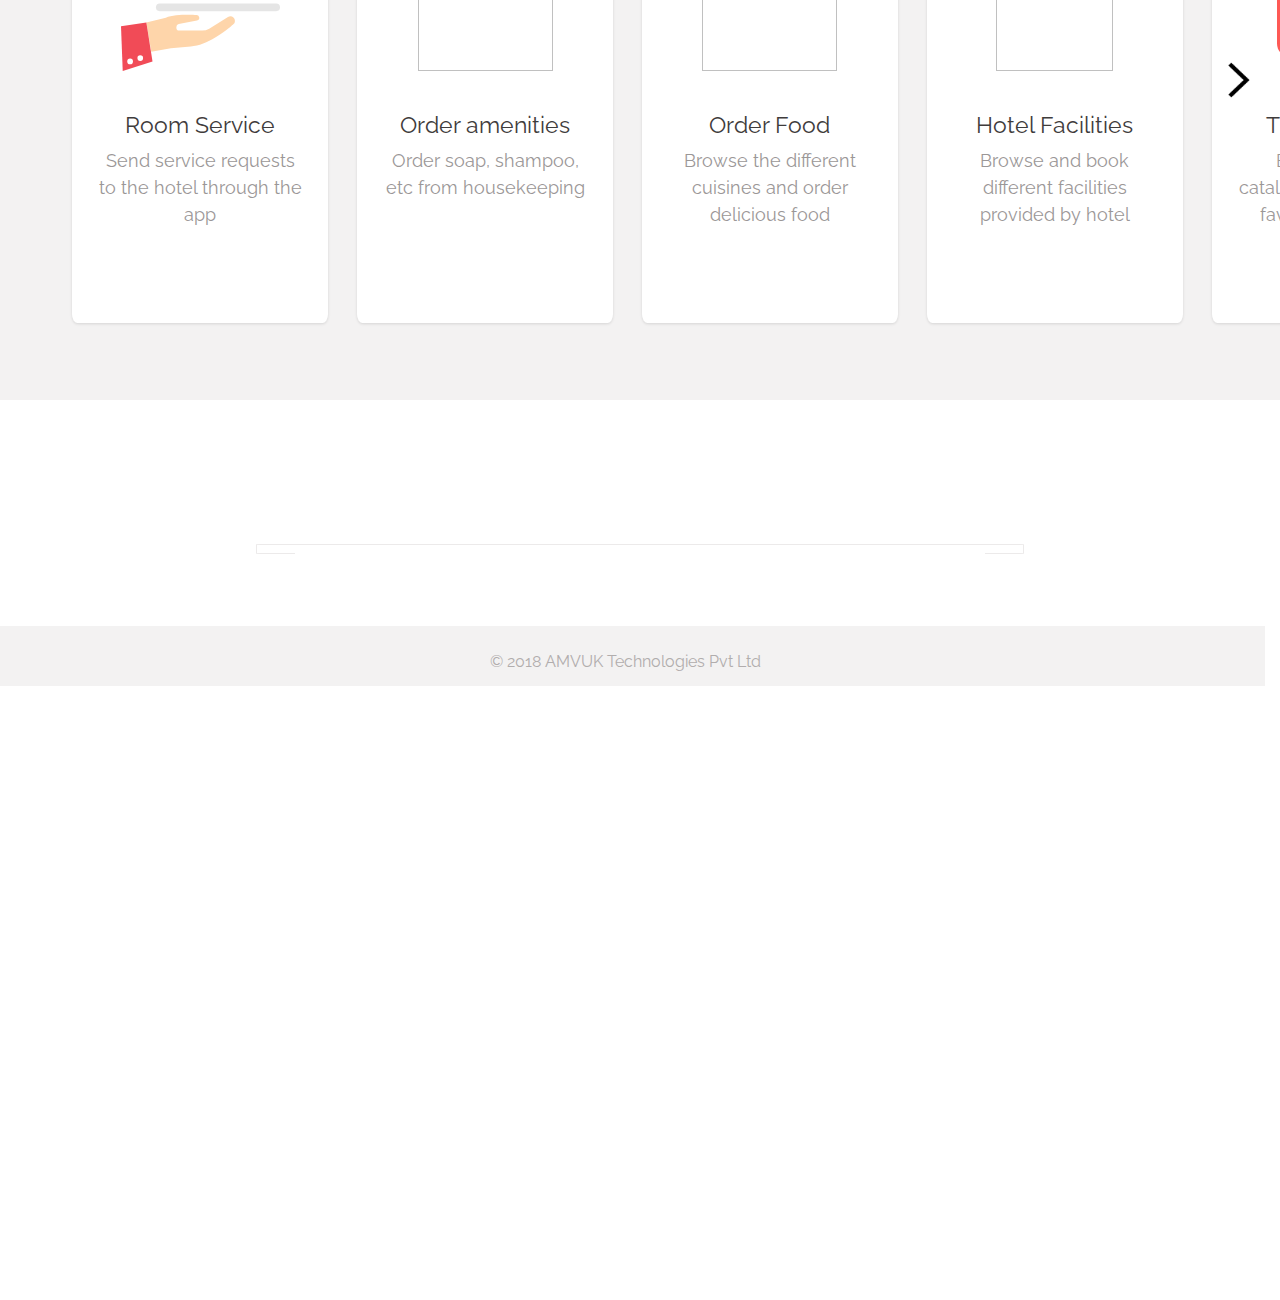
==== commit 410b138f: "content complete, mobile view complete" ====
--- a/index.html
+++ b/index.html
@@ -84,7 +84,7 @@
         
             <div class="p2"  id="2"  style="height:100vh;width:100%;">
                 
-                <br class="hide"/><br class="hide"/><br/>
+                <br class="hide"/><br class="hide"/><br />
 
                 <div class="row container-fluid" style="height:80vh;margin-top:10vmin;">
                     
@@ -118,11 +118,11 @@
         
             <div class="p3" id="3"  style="height:100vh;width:100%;">
 
-                <br/><br/><br/><br/>
+                <br class="hide"/><br class="hide"/><br/><br/>
 
                 <div class="row container-fluid">
                     
-                    <div class="col-md-4 offset-md-4 col-10 offset-1">
+                    <div class="col-md-4 offset-md-4 col-12">
                         <center>
                             <div style="font-size:3.5vh;font-family: 'Raleway', sans-serif;font-weight:bold;">Why we do it?</div><hr/>
                             <div style="font-size:2.5vh;font-family: 'Raleway', sans-serif;color:rgb(177, 173, 173);font-weight:bold;padding-top:1vh;">because a bad customer experience costs more than a good customer experience</div>
@@ -131,23 +131,65 @@
 
                 </div>
                 <br/>
-                <div class="row container-fluid">
+
+                <div class="row container-fluid hide">
                     
                     <div class="col-10 offset-1" style="position:relative;" >
 
                         <div style="width:100%;">    
                             <img class="wow fadeIn sts_txt hide" data-wow-duration="1s" data-wow-delay="1.5s" src="images/survey_text.png"/>
-                            <div class="canvas hide">
+                            <div class="canvas">
                                     <canvas id="a" style="position:absolute;margin-top:59px;margin-left:59px;"></canvas>
                                     <canvas id="b" style="position:absolute;margin-top:39px;margin-left:39px;"></canvas>
                                     <canvas id="c" style="position:absolute;margin-top:19px;margin-left:19px;"></canvas>
                                     <canvas id="d" style="position:absolute;"></canvas>
                             </div> 
                         </div>
-
-
-                    </div>
-
+                    </div>
+
+                </div>
+                
+                <div class="row container-fluid sts" >
+                    
+                    <div class="col-md-4 col-12" style="height:23vh;">
+                
+                        <div >
+                                <div style="margin-left:auto;margin-right:auto;width:32%;height:12.5vh;">
+                                    <canvas id="e" ></canvas>
+                                </div><br class="hide"/><br class="hide"/>
+                                <div class="wow fadeIn hidei pink_stat">
+                                    <center >People said that they feel reluctant to ask silly doubts from the reception</center>
+                                </div>
+                        </div>
+                
+                    </div>
+                
+                    <div class="col-md-4 col-12" style="height:23vh;">
+                        
+                        <div>
+                                <div style="margin-left:auto;margin-right:auto;width:32%;height:12.5vh;">
+                                    <canvas id="f" ></canvas>
+                                </div>
+                                <br class="hide"/><br class="hide"/>
+                                <div class="wow fadeIn hidei pink_stat">
+                                    <center>Do not enquire about the various amenities offered by the hotel</center>
+                                </div>
+                        </div>
+                    
+                    </div>
+                
+                    <div class="col-md-4 col-12" style="height:23vh;">
+                        <div>
+                                <div style="margin-left:auto;margin-right:auto;width:32%;height:12.5vh;">
+                                    <canvas id="g" ></canvas>
+                                </div>
+                                <br class="hide"/><br class="hide"/>
+                                <div class="wow fadeIn hidei pink_stat">
+                                    <center>People said they'd love to see the resturant menu from an app </center>
+                                </div>
+                        </div>
+                    </div>
+                    
                 </div>
                 
         
@@ -159,18 +201,18 @@
 
                 <div class="row container-fluid"  style="max-width:100%;" >
                     
-                    <div class="col-4 offset-4">
+                    <div class="col-md-4 offset-md-4 col-12">
                         <center>
                             <div style="font-size:4vh;font-weight:500;">Features</div>
                             
-                            <div style="font-size:2.2vh;font-family: 'Raleway', sans-serif;color:rgb(177, 173, 173);font-weight:bold;padding-top:1vh;">Carson offers a variety of features for the <strong style="color:#EF5D60">Guests</strong> as well as for the <strong style="color:#EF5D60">Hotel</strong></div>
+                            <div class="feature_text">Carson offers a variety of features for the <strong style="color:#EF5D60">Guests</strong> as well as for the <strong style="color:#EF5D60">Hotel</strong></div>
                         </center>
                     </div>
                 </div>
                 <br/>
                 <div class="row container-fluid" >
                     
-                    <div id="trigger" class="col-4 offset-4">
+                    <div id="trigger" class="col-md-4 offset-md-4 col-12">
                         <center>
                                 <a class="btn" id="gb" role="button" style="background-color:#EF5D60;color:white;width:15vh;">Guest</a>&nbsp;&nbsp;&nbsp;
                                 <a class="btn" id="hb" role="button" style="background-color:rgb(168, 158, 159);color:white;width:15vh;">Hotel</a>
@@ -182,7 +224,7 @@
 
                 <div class="row container-fluid" style="height:60vh;background-color:rgb(243, 242, 242);">
                     
-                    <div id="guest_features" class="col-12 hide" onscroll="hideArrow()" style="white-space: nowrap; overflow:scroll; background-color:rgb(243, 242, 242);margin-left:5vh;position:relative;">
+                    <div id="guest_features" class="col-12 " onscroll="hideArrow()" style="white-space: nowrap; overflow:scroll; background-color:rgb(243, 242, 242);margin-left:5vh;position:relative;">
                         
                         <img id="feature_scroll" src="images/right.png" style="height:6vh;position:absolute;margin-left:90vw;margin-top:25vh;z-index:5;" />
 
@@ -224,6 +266,11 @@
                             <div class="fd" ><center>Book hotel transport and visit hand picked local attractions</center></div>
                         </div>
                         
+                        <div class="g_f" style="position:relative;">
+                                <div class="fi" ><center><img src="images/gift.svg" style="height:15vh;margin-top:7vh;"/></center></div>
+                                <div class="fh" ><center>Avail Discounts</center></div>
+                                <div class="fd" ><center>Avail discounts for all in-hotels services and catering</center></div>
+                        </div>
                             
                         
                     </div>
@@ -232,45 +279,36 @@
                     <div id="hotel_features" class="col-12" style="white-space: nowrap; overflow:scroll; background-color:rgb(243, 242, 242);display:none;margin-left:5vh;">
                         
                         <div class="g_f" style="position:relative;">
-                            <div class="fi" ><center><img src="images/room service.svg" style="height:15vh;margin-top:7vh;"/></center></div>
-                            <div class="fh" ><center>Feature i</center></div>
-                            <div class="fd" ><center>feature details in a more elaborated form so that there is some text </center></div>
-                        </div>
-
-                        <div class="g_f" style="position:relative;">
-                            <div class="fi" ><center><img src="images/pink pizzaa.svg" style="height:15vh;margin-top:7vh;"/></center></div>
-                            <div class="fh" ><center>Feature i</center></div>
-                            <div class="fd" ><center>feature details in a more elaborated form so that there is some text </center></div>
-                        </div>
-
-                        <div class="g_f" style="position:relative;">
-                            <div class="fi" ><center><img src="images/tv_1.svg" style="height:15vh;margin-top:7vh;"/></center></div>
-                            <div class="fh" ><center>Feature i</center></div>
-                            <div class="fd" ><center>feature details in a more elaborated form so that there is some text </center></div>
-                        </div>
-                        
-                        <div class="g_f" style="position:relative;">
-                            <div class="fi" ><center><img src="images/pink dumbell.svg" style="height:15vh;margin-top:7vh;"/></center></div>
-                            <div class="fh" ><center>Feature i</center></div>
-                            <div class="fd" ><center>feature details in a more elaborated form so that there is some text </center></div>
-                        </div>
-
-
-                        <div class="g_f" style="position:relative;">
-                            <div class="fi" ><center><img src="images/Pink amenities.svg" style="height:10vh;margin-top:7vh;"/></center></div>
-                            <div class="fh" ><center>Feature i</center></div>
-                            <div class="fd" ><center>feature details in a more elaborated form so that there is some text </center></div>
-                        </div>
-                        
-
-                        <div class="g_f" style="position:relative;">
-                            <div class="fi" ><center><img src="images/pink pizzaa.svg" style="height:15vh;margin-top:7vh;"/></center></div>
-                            <div class="fh" ><center>Feature i</center></div>
-                            <div class="fd" ><center>feature details in a more elaborated form so that there is some text </center></div>
-                        </div>
-                        
-                            
-                        
+                            <div class="fi" ><center><img src="images/publicity.svg" style="height:15vh;margin-top:7vh;"/></center></div>
+                            <div class="fh" ><center>Increased Sales</center></div>
+                            <div class="fd" ><center>Who doesn't like ordering stuff from an app?</center></div>
+                        </div>
+
+                        <div class="g_f" style="position:relative;">
+                            <div class="fi" ><center><img src="images/work_load.svg" style="height:15vh;margin-top:7vh;"/></center></div>
+                            <div class="fh" ><center>Reduced Workload</center></div>
+                            <div class="fd" ><center>Online order & requests management </center></div>
+                        </div>
+
+                        <div class="g_f" style="position:relative;">
+                            <div class="fi" ><center><img src="images/chat_icon.svg" style="height:15vh;margin-top:7vh;"/></center></div>
+                            <div class="fh" ><center>24x7 Chat</center></div>
+                            <div class="fd" ><center>Talk to your guests and make them feel important </center></div>
+                        </div>
+                        
+                        <div class="g_f" style="position:relative;">
+                            <div class="fi" ><center><img src="images/swimming.svg" style="height:12vh;margin-top:8vh;"/></center></div>
+                            <div class="fh" ><center>Showcase Ammeneties</center></div>
+                            <div class="fd" ><center>Showcase the variety of in-hotel services you offer </center></div>
+                        </div>
+
+
+                        <div class="g_f" style="position:relative;">
+                            <div class="fi" ><center><img src="images/gift.svg" style="height:15vh;margin-top:7vh;"/></center></div>
+                            <div class="fh" ><center>Showcase offers</center></div>
+                            <div class="fd" ><center>Let your guests know the offers you currently have</center></div>
+                        </div>
+                                            
                     </div>
 
                 </div>
@@ -281,7 +319,7 @@
             <div class="p5" id="5" style="height:100vh;width:100%;">
                 <br/><br/><br/><br/><br/><br/>
                 <div class="cognito" style="position:relative;margin-left:20%;width:60%;border:1px solid rgb(236, 234, 234);border-radius:2%;padding:4px;">
-                    <div style="position:absolute;height:6%;left:20%;bottom:0;width:60%;background-color:white;z-index:100;"></div>
+                    <div style="position:absolute;height:6%;left:5%;bottom:0;width:90%;background-color:white;z-index:100;"></div>
                     <script src="https://services.cognitoforms.com/s/Nr55QPwn0UiSK_NXGrOxyg"></script>
                     <script>Cognito.load("forms", { id: "2" });</script>
                 </div>
@@ -300,6 +338,7 @@
 
         <script src="style/js/jquery.min.js"></script>
         <script src="style/js/navbar.js"></script>
+        <script src="style/js/stats.js"></script>
         <script src="style/js/survey.js"></script>
 		<script src="style/js/bootstrap.min.js"></script>
         <script src="style/js/wow.min.js"></script>
--- a/style/css/custom.css
+++ b/style/css/custom.css
@@ -1,3 +1,4 @@
+
 .highlight{
     border-bottom: 1px solid #EF5D60;
     font-weight:300;
@@ -87,6 +88,7 @@
     white-space: normal;background:white;
 }
 
+
 .fi{
     position:absolute;
     width:100%;
@@ -120,7 +122,83 @@
     cursor: pointer;
 }
 
+.feature_text{
+    font-size:2.2vh;
+    font-family: 'Raleway', sans-serif;
+    color:rgb(177, 173, 173);
+    font-weight:bold;
+    padding-top:1vh;
+}
+
+.hidei{
+    display: none;
+}
+
+.sts{
+	width:0vw;
+	padding:5vh;
+	height:0vh;
+	margin-top:8%;
+}
+
+.pink_stat{
+    margin-left:auto;margin-right:auto;
+    vertical-align:middle;
+    font-size:2vh;
+    width:70%;
+    font-family: 'Raleway', sans-serif;
+    color:rgb(177, 173, 173);
+}
+
 @media only screen and (max-width: 769px) {
+
+
+.g_f{
+    display:inline-block;
+    margin-top:5vh;
+    border-radius: 2%;
+    box-shadow: 0 1px 3px rgba(0,0,0,0.12);
+    height:50vh;
+    width: 60vw;
+    margin-left:1%;
+    margin-right:1%;
+    white-space: normal;background:white;
+}
+.fh{
+    padding-top:2vh;
+    width:100%;
+    height:10%;
+    margin-top:75%;
+    position:absolute;
+    color:rgb(63, 60, 60);
+    font-family: 'Raleway', sans-serif;font-size:2.5vh;
+}
+.fd{
+    padding-top:2vh;
+    width:80%;
+    margin-left:10%;
+    height:30%;
+    margin-top:95%;
+    position:absolute;
+    font-family: 'Raleway', sans-serif;
+    font-size:2vh;
+    color:rgb(155, 151, 151);
+}
+.pink_stat{
+    margin-left:auto;margin-right:auto;
+    vertical-align:middle;
+    font-size:2vh;
+    width:90%;
+    font-family: 'Raleway', sans-serif;
+    color:rgb(177, 173, 173);
+}
+
+.hidei{
+    display: initial;
+}
+.sts{
+    width:90vw;margin-left:auto;margin-right:auto;margin-top:-10%;
+}
 
 .about_box{
     margin-top:2vh;
@@ -144,7 +222,6 @@
 
 .iph{
     height:32vh;margin-top:0vh;
-    
     margin-left:-30vmin;
 }
 
@@ -158,7 +235,7 @@
 }
     
 .hide{
-    display:none;
+    display: none;
 }
 
 
